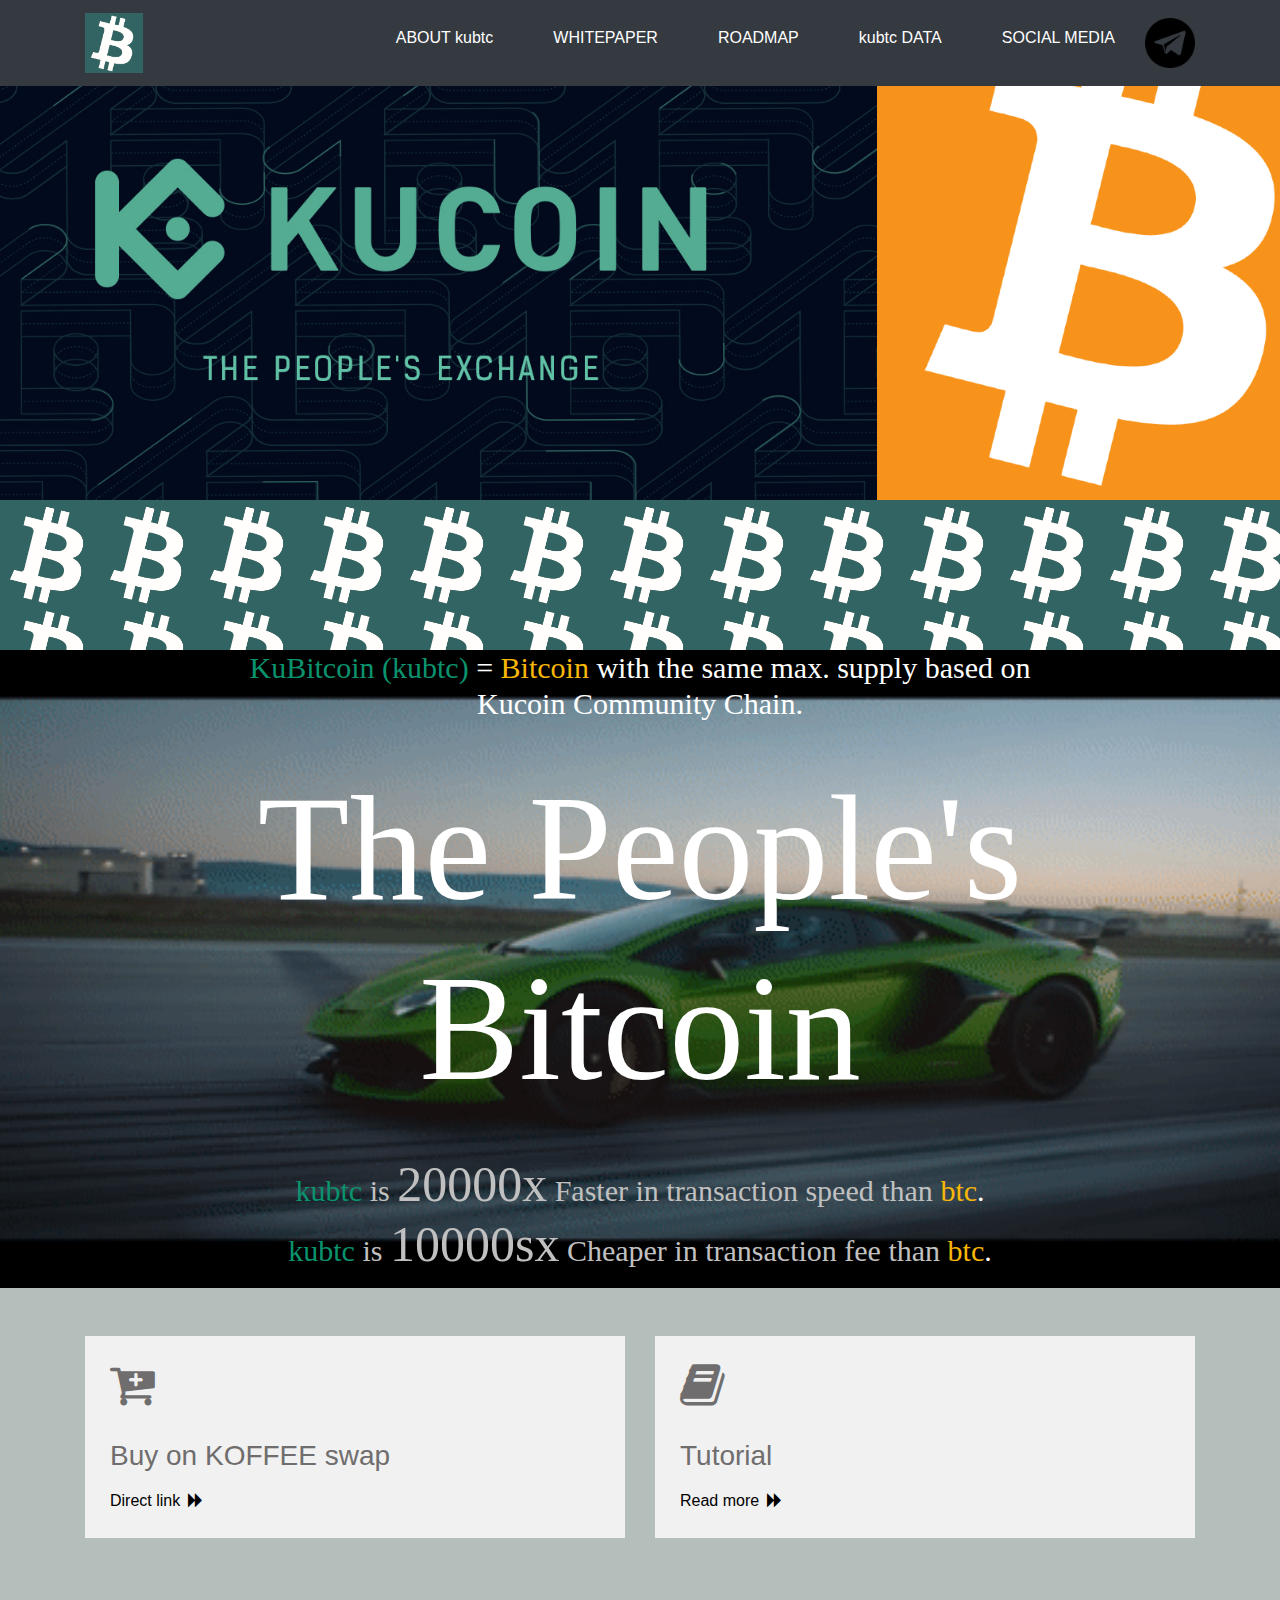
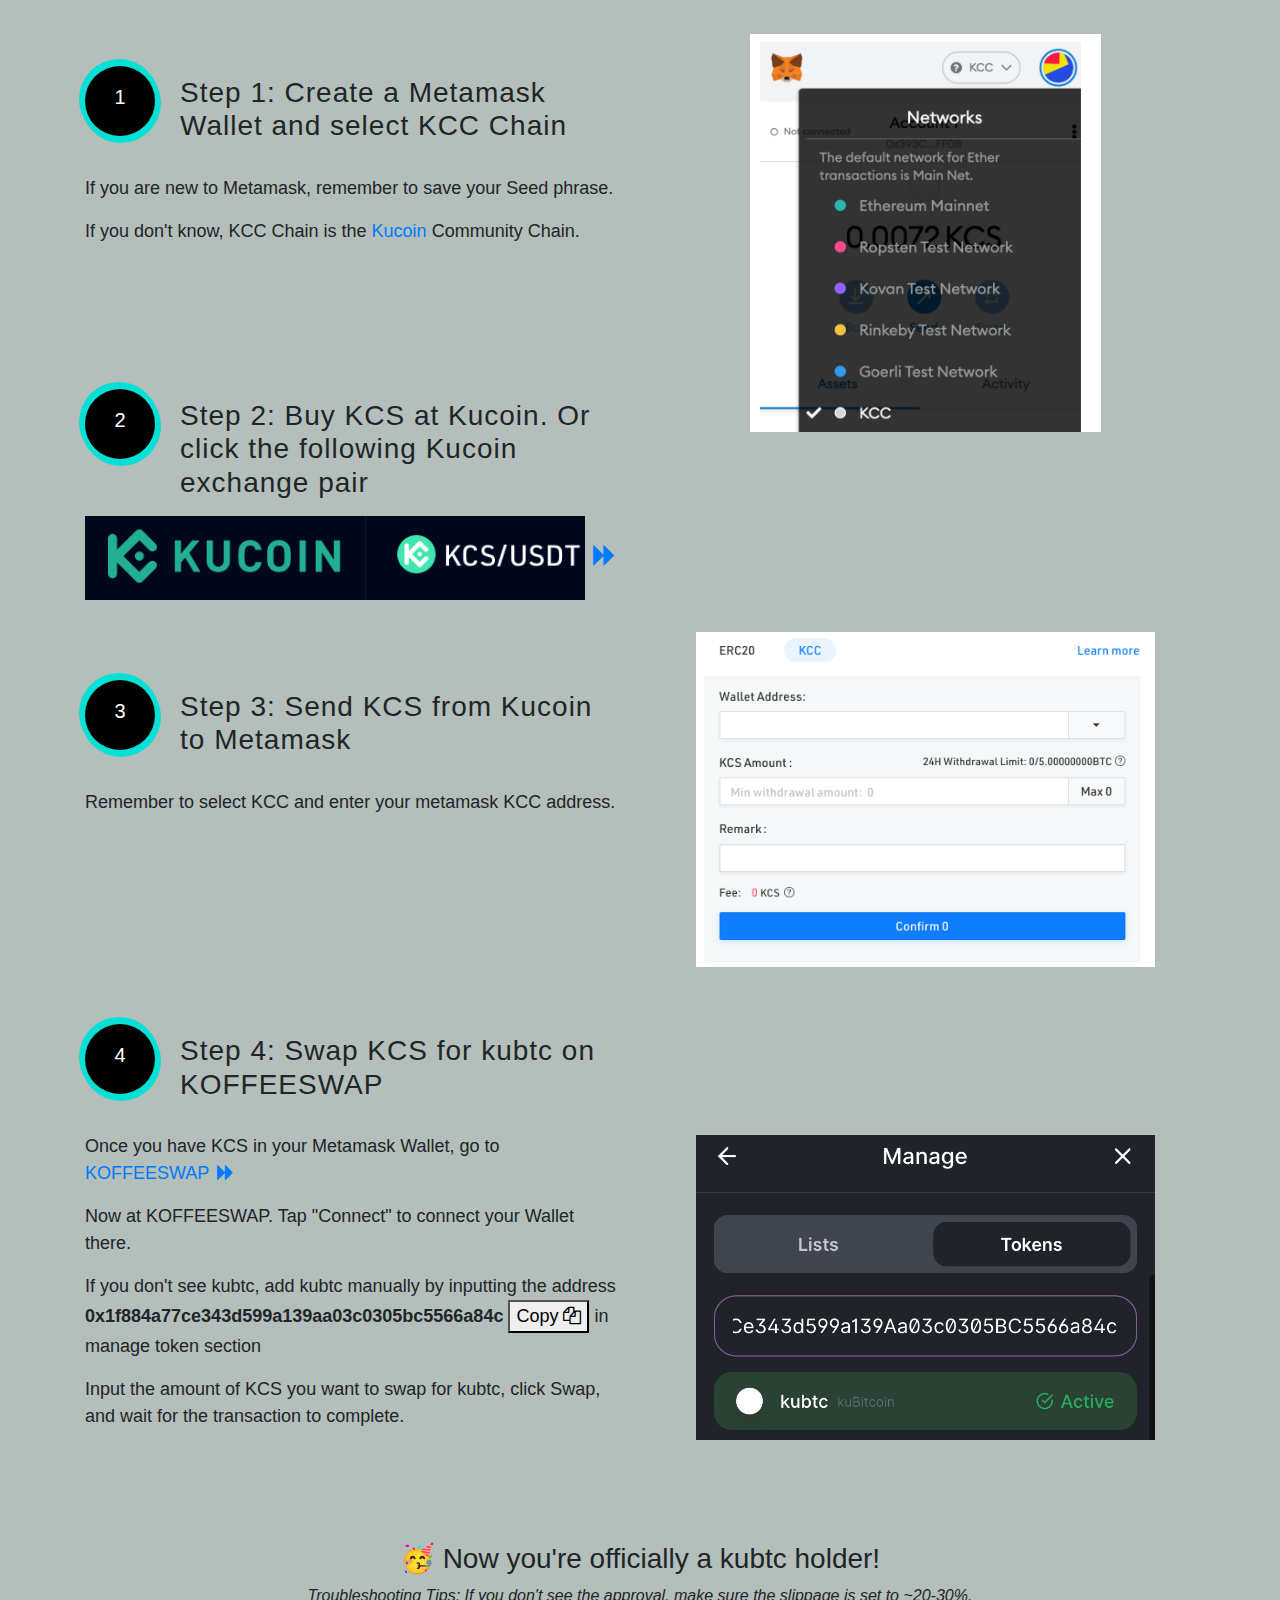
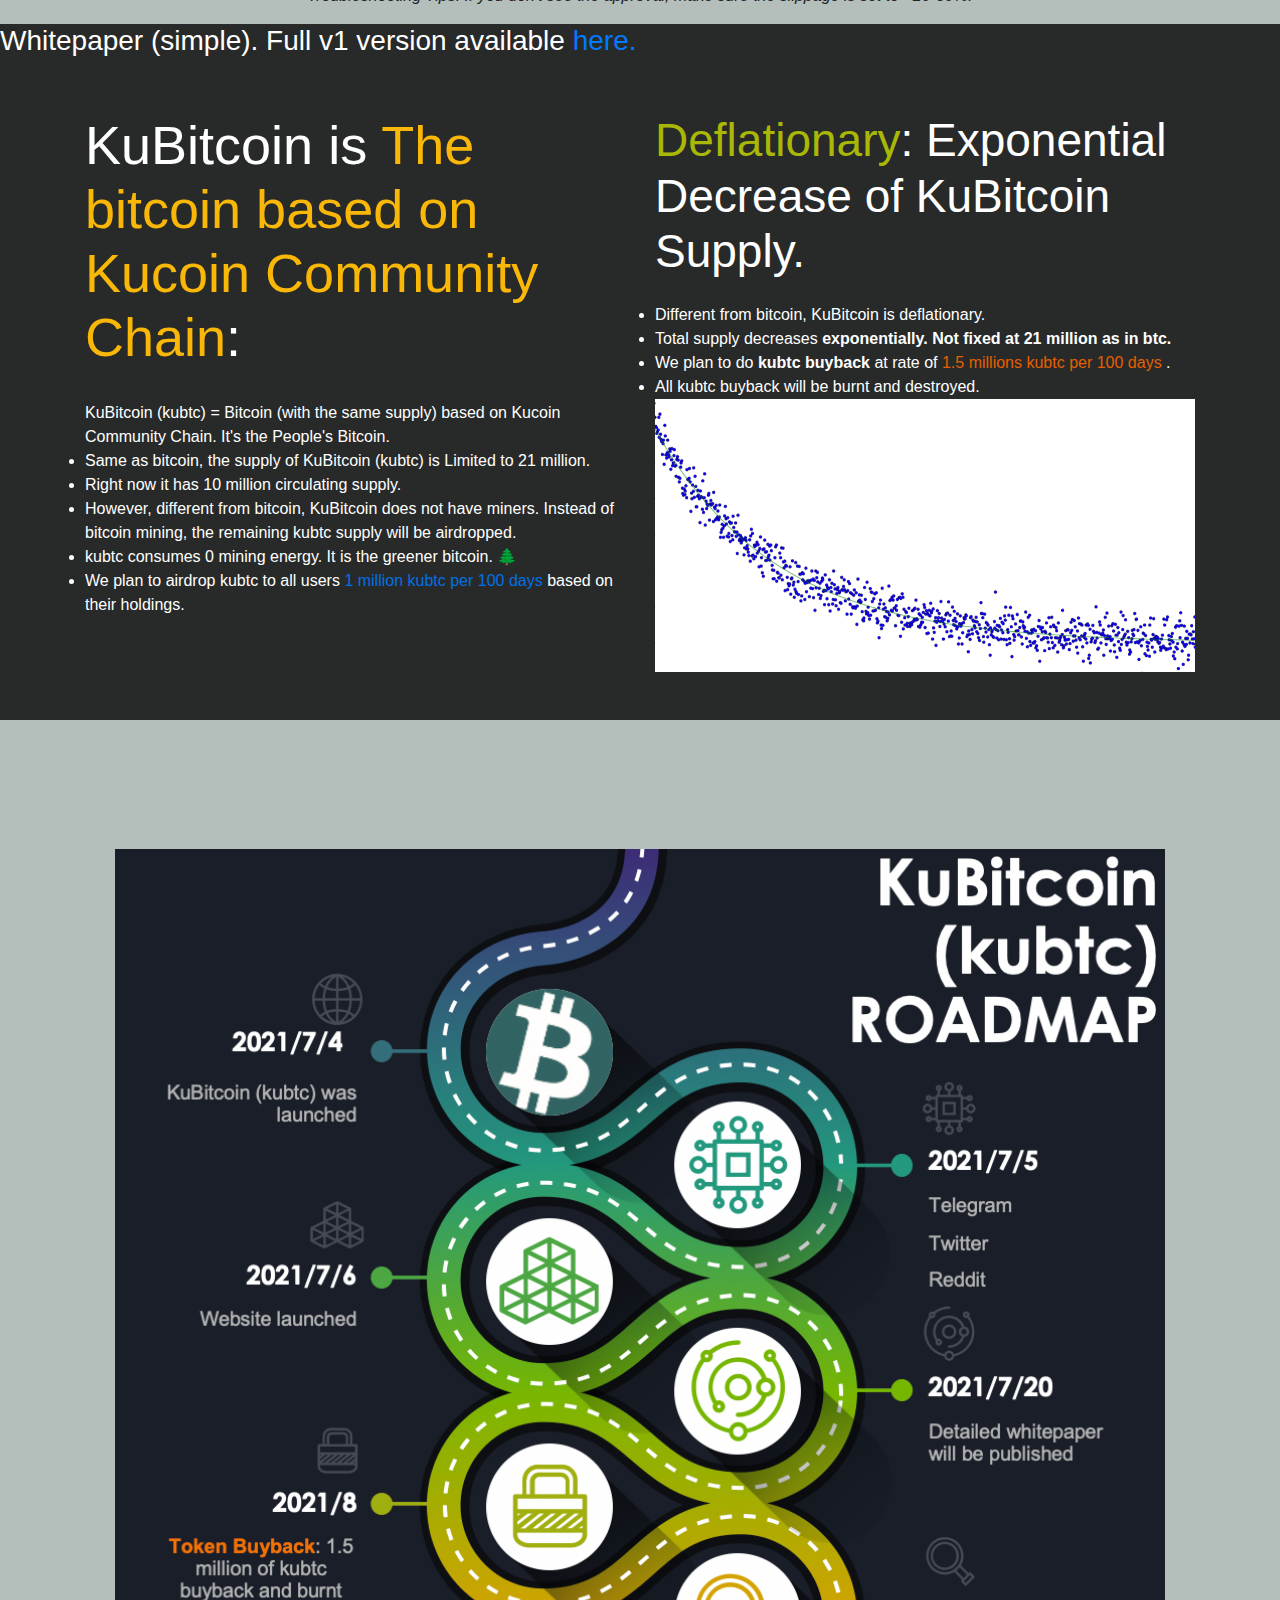
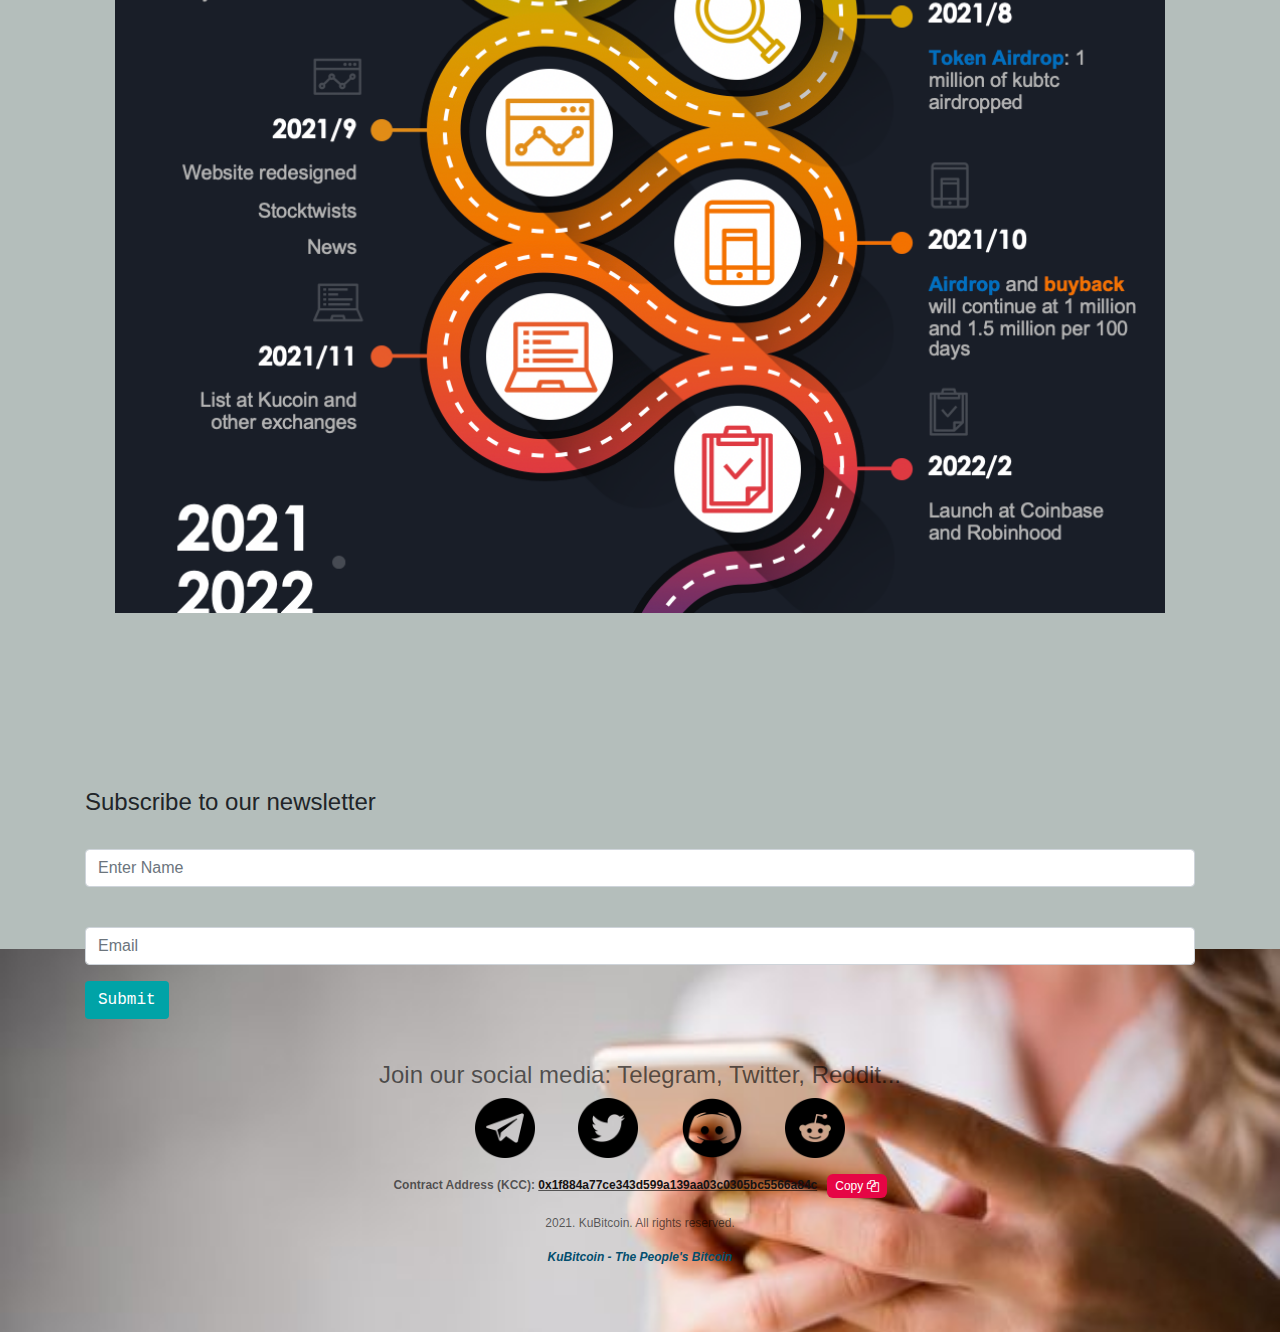
==== index.html @ e78efc1a "31st" ====
<!doctype html>
<html lang="en">
<head>
	<!-- Required meta tags -->
	<meta charset="utf-8">
	<!-- <meta name="viewport" content="width=device-width, initial-scale=1, shrink-to-fit=no"> -->

	<!-- Bootstrap CSS -->
	<link href="https://fonts.googleapis.com/css?family=Open+Sans|Source+Sans+Pro" rel="stylesheet">
	<link rel="stylesheet" href="https://maxcdn.bootstrapcdn.com/font-awesome/4.7.0/css/font-awesome.min.css">
	<link rel="stylesheet" href="css/owl.theme.default.css" />
	<link rel="stylesheet" href="css/owl.carousel.min.css">
	<link rel="stylesheet" href="css/owl.carousel.css">
	<link rel="stylesheet" href="css/owlcarousel/owl.theme.default.min.css">
	<link rel="stylesheet" href="https://maxcdn.bootstrapcdn.com/bootstrap/4.0.0/css/bootstrap.min.css" integrity="sha384-Gn5384xqQ1aoWXA+058RXPxPg6fy4IWvTNh0E263XmFcJlSAwiGgFAW/dAiS6JXm" crossorigin="anonymous">
	<link rel="stylesheet" href="style.css"/>
	<link rel="icon" href="image/favicon-32x32.png">
	<meta charset="UTF-8">
	<title>KuBitcoin (kubtc), the people's bitcoin</title>
</head>

<style>
	#qrcode {
        width: 65%;
        height: auto;
    }
    #trustwalletimage {
        width: 80%;
        height: auto;
    }
    #pancakeimage1 {
        width: 85%;
        height: auto;
    }
     #pancakeimage2 {
        width: 85%;
        height: auto;
    }
</style>

<body style="background-color:#B4bebb">
	<div class="home pb-5">
		<nav class=" navbar custom-navbar navbar-expand-lg navbar-dark bg-dark fixed-top">
			<div class="container">
				<a class="navbar-brand" href="https://koffeeswap.exchange/#/pro/KCS/0x1f884a77ce343d599a139aa03c0305bc5566a84c" target="_blank">
					<img src="image/162553794356078316.png" class="brand-logo">
				</a>
				<button class="navbar-toggler" type="button" data-toggle="collapse" data-target="#navbarSupportedContent" aria-controls="navbarSupportedContent" aria-expanded="false" aria-label="Toggle navigation">
					<span class="navbar-toggler-icon"></span>
				</button>

				<div class="collapse navbar-collapse" id="navbarSupportedContent">
					<ul class="navbar-nav ml-auto ">
						<li class="nav-item dropdown Open">
							<a class="nav-link dropdown-toggle" href="#" id="navbarDropdown" role="button" data-toggle="dropdown" aria-haspopup="true" aria-expanded="false">
								<span style="color: #fff">ABOUT kubtc</span>
							</a>
							<div class="dropdown-menu" aria-labelledby="navbarDropdown">
								<a class="dropdown-item" href="#philo">Why kubtc?</a>
<!-- 								<a class="dropdown-item" href="#">SERVICES
									<ul class="dropdown-menu">
										<li class="dropdown-item">
											<a class="dropdown-item" href="#">SERVICE 1</a>
											<a class="dropdown-item" href="#">SERVICE 2</a>
										</li>
									</ul>
								</a> -->
<!-- 								<a class="dropdown-item" href="#">HISTORY</a>
								<a class="dropdown-item" href="#">EVENT</a>
								<a class="dropdown-item" href="#">CUSTOMER SUPPORT</a>
								<a class="dropdown-item" href="#">CLIENTS</a> -->
								<!-- <a class="dropdown-item" href="#team">Team</a> -->
<!-- 								<a class="dropdown-item" href="#">PRICING</a>
								<a class="dropdown-item" href="#">FAQ</a>
								<a class="dropdown-item" href="#">COMING SOON</a>
								<a class="dropdown-item" href="#">ERROR</a>
								<a class="dropdown-item" href="#">BREADCRUMB</a>
								<a class="dropdown-item" href="#">VIDEO</a> -->
							</div>
						</li>
						<li class="nav-item dropdown Open">
							<a class="nav-link dropdown-toggle" target="_blank" href="whitepaperv1.pdf">
								<span style="color: #fff">WHITEPAPER</span>
							</a>
<!-- 							<div class="dropdown-menu" aria-labelledby="navbarDropdown">
								<a class="dropdown-item" href="https://poocoin.app/">MARKET DATA</a>
								<a class="dropdown-item" href="#">WALLET</a>
								<a class="dropdown-item" href="#">BUY & SELL</a>
								<a class="dropdown-item" href="#">EXCHANGE</a>
							</div> -->

						</li>
						<li class="nav-item dropdown Open">
							<a class="nav-link dropdown-toggle" target="_blank" href="roadmap.html" >
								<span style="color: #fff">ROADMAP</span>
							</a>
<!-- 							<div class="dropdown-menu" aria-labelledby="navbarDropdown">
								<a class="dropdown-item" href="https://poocoin.app/">MARKET DATA</a>
								<a class="dropdown-item" href="#">WALLET</a>
								<a class="dropdown-item" href="#">BUY & SELL</a>
								<a class="dropdown-item" href="#">EXCHANGE</a>
							</div> -->

						</li>
						<li class="nav-item dropdown Open">
							<a class="nav-link dropdown-toggle" href="#" id="navbarDropdown" role="button" data-toggle="dropdown" aria-haspopup="true" aria-expanded="false">
								<span style="color: #fff">kubtc DATA</span>
							</a>
							<div class="dropdown-menu" aria-labelledby="navbarDropdown">
								<a class="dropdown-item" href="https://explorer.kcc.io/en/address/0x1f884a77ce343d599a139aa03c0305bc5566a84c">KCC Explorer</a>
								<a class="dropdown-item" href="https://koffeeswap.exchange/#/pro/KCS/0x1f884a77ce343d599a139aa03c0305bc5566a84c">Buy on KOFFEE swap</a>
								<!-- <a class="dropdown-item" href="#">BUY & SELL</a> -->

							</div>

						</li>
<!-- 						<li class="nav-item dropdown Open">
							<a class="nav-link dropdown-toggle" href="#" id="navbarDropdown" role="button" data-toggle="dropdown" aria-haspopup="true" aria-expanded="false">
								BLOG
							</a>
							<div class="dropdown-menu" aria-labelledby="navbarDropdown">
								<a class="dropdown-item" href="#">2 COLUMNS</a>
								<a class="dropdown-item" href="#">3 COLUMNS</a>
								<a class="dropdown-item" href="#">FULL WIDTH</a>
								<a class="dropdown-item" href="#">LEFT SIDEBAR</a>
								<a class="dropdown-item" href="#">RIGHT SIDEBAR</a>
								<a class="dropdown-item" href="#">SINGLE PAGE</a>
								<a class="dropdown-item" href="#">SINGLE RIGHT SIDEBAR</a>
								<a class="dropdown-item" href="#">SINGLE LEFT SIDEBAR</a>
							</div>
						</li> -->
						<li class="nav-item dropdown Open">
							<a class="nav-link dropdown-toggle" href="#socialmedia" >
								<span style="color: #fff">SOCIAL MEDIA</span>
							</a>
<!-- 							<div class="dropdown-menu" aria-labelledby="navbarDropdown">
								<a class="dropdown-item" href="#">Merch: Comming Soon</a>
								<a class="dropdown-item" href="#">SHOP 2 COLUMNS</a>
								<a class="dropdown-item" href="#">SHOP SINGLE</a>
								<a class="dropdown-item" href="#">SHOP CART</a>
								<a class="dropdown-item" href="#">CHECK OUT</a>
							</div> -->
						</li>

						<li class="nav-item dropdown Open">
						<a target="_blank" href="https://t.me/kubtc_community"><img src="image/telegram.png" width="50"></a>
<!-- 							<div class="dropdown-menu" aria-labelledby="navbarDropdown">
								<a class="dropdown-item" href="https://poocoin.app/">MARKET DATA</a>
								<a class="dropdown-item" href="#">WALLET</a>
								<a class="dropdown-item" href="#">BUY & SELL</a>
								<a class="dropdown-item" href="#">EXCHANGE</a>
							</div> -->

						</li>
<!-- 						<li class="nav-item dropdown Optional">
							<a class="nav-link dropdown-toggle" href="#" id="navbarDropdown" role="button" data-toggle="dropdown" aria-haspopup="true" aria-expanded="false">
								CONTACT
							</a>
							<div class="dropdown-menu" aria-labelledby="navbarDropdown">
								<a class="dropdown-item" href="#">CONTACT US 1</a>
							</div>
						</li> -->
<!-- 						<li class="nav-item">
							<a class="nav-link" href="#CONTACT">
								<i class="fa fa-search"></i>
							</a>
						</li> -->
					</ul>
				</div>
			</div>
		</nav>
<!-- 		<div class="home-content text-center container pb-5">
			<h1>BE READY TO FLY WITH <br> <span style="color: #0a72b3">FUGAZI (FUG)</span></h1>
			<!-- <a href="#">VIEW MORE</a> -->
		</div>
	</div>

<!-- 
	<section-3>
	<div class="section-1 text-center pb-5 pt-5 container">
	<audio controls autoplay loop>
	<source src="image/fugazifugazi_trimmed.ogg" type="audio/ogg">
	<source src="image/fugazifugazi_trimmed.mp3" type="audio/mpeg">
	Your browser does not support the audio element.
	</audio>
	<p><b><span style="color: #81c3b7">The market is a Fugayzi, fugazi. It's a whazy. It's a woozie. It's fairy dust. So why don't buy the fugazi itself?</span></b></p>
	</div>
	</section-3> -->


	<div id="philo" class="section-7 text-center">
<!-- 		<div class="sec7-overlay">
			<div class="section-7-content pt-5 pb-5 container text-center" >
				<img src="image/need-help.png">
			<audio controls autoplay loop>
			<source src="image/fugazifugazi_trimmed.ogg" type="audio/ogg">
			<source src="image/fugazifugazi_trimmed.mp3" type="audio/mpeg">
			Your browser does not support the audio element.
			</audio> -->
			


<!-- 			</div>
		</div> -->
	</div>
	<div class="section-188 text-center">
<!-- <p><h3><b><span style="color: #003300">KuBitcoin = Bitcoin (with the same supply) based on Kucoin Community Chain. <br> The People's Bitcoin. </br>
</span></b></h3></p> -->
<p><h3>  <span style="color: #0A936D">KuBitcoin (kubtc) </span>= <span style="color: #f9b707">Bitcoin </span> with the same max. supply based on <br> Kucoin Community Chain. </br><br> <h8>The People's <br> Bitcoin </br></h8></br>
<ul class="no-bullets">
	<li> <span style="color: #0A936D">kubtc </span> <span style="color: #C0C0C0">is </span><h9>20000x</h9> <span style="color: #C0C0C0">Faster in transaction speed than </span><span style="color: #f9b707">btc</span>. </li>
	<li> <span style="color: #0A936D">kubtc </span> <span style="color: #C0C0C0"> is </span> <h9>10000sx</h9> <span style="color: #C0C0C0">Cheaper in transaction fee than </span><span style="color: #f9b707">btc</span>.</li>
</ul>
</h3></p>
	</div>
<!-- 	<div class="section-1 text-center pb-5 pt-5 container">
		<h3 class="pb-3 section-1-title">3 Easy Steps to Get Started</h3>
		<iframe width="420" height="315"
		src="https://www.youtube.com/embed/HoKtMABacxY?autoplay=1">
		</iframe>
		<p>Here is 3 Easy Steps to Busy & Sell Fugazi (FUG) token.</p>
	</div>
 -->

	<div class="container">
		<div class="row pb-5 pt-5 section-2">
<!-- 			<div class="col-lg-4 col-12 pb-3">
				<div class="section-2-content">
					<div class="section2-overlay">
						<i class="fa fa-3x fa-edit section-2-icon"></i>
						<h5>Fill Up Your Form</h5>
						<p>Lorem Ipsum has been the industry's standard dummy text ever since the 1500s, when an unknown printer took a galley. Lorem Ipsum has been the industry's standard dummy text ever since the 1500s.</p>
						<a href="">Read more<i class="fa fa-forward pl-2"></i></a>
					</div>
				</div>
			</div> -->
			<div class="col-lg-4 col-12">
				<div class="section-2-content">
					<div class="section2-overlay">
						<i class="fa fa-3x fa-cart-plus section-2-icon"></i>
						<h5>Buy on KOFFEE swap</h5>
						<p></p>
						<a href="https://koffeeswap.exchange/#/pro/KCS/0x1f884a77ce343d599a139aa03c0305bc5566a84c" target="_blank">Direct link<i class="fa fa-forward pl-2"></i></i></a>
					</div>
				</div>
			</div>
			<div class="col-lg-4 col-12">
				<div class="section-2-content">
					<div class="section2-overlay">
						<i class="fa fa-3x fa-book section-2-icon"></i>
						<h5>Tutorial</h5>
						<p></p>
						<a href="#tutorial">Read more<i class="fa fa-forward pl-2"></i></i></a>
					</div>
				</div>
			</div>
		</div>
	</div>

   
	<section id="tutorial" class="create-a-wallet-sec sec-space" data-aos="fade-down">
		<div class="container">
		<div class="row">
			<div class="col-md-6">
			<div class="wallet-title step-1">
				<h5>1</h5>
				<h4> <p style="font-size:28px;">Step 1: Create a Metamask Wallet and select KCC Chain </p></h4>
				<p style="font-size:18px;">If you are new to Metamask, remember to save your Seed phrase.</p>
				<p style="font-size:18px;">If you don't know, KCC Chain is the <a href="https://www.kucoin.com/ucenter/signup?rcode=7JR3bJ" target="_blank">Kucoin</a> Community Chain.</p>
			</div>
			<div class="wallet-title step-2">
  				<h5>2</h5>
  				<h4> <p style="font-size:28px;">Step 2: Buy KCS at Kucoin. Or click the following Kucoin exchange pair </p><a href="https://trade.kucoin.com/KCS-USDT" target="_blank"><img id="trustwalletimage" src="image/ak4.png" alt="" class="img-fluid" style="width:500px;"><i class="fa fa-forward pl-2"></i></i></a> </h4>
  				
  			</div>
  			</div>

			<div class="col-md-6" align="center">
			<br/><br/>
			<img id="qrcode" src="image/ak1-3.png" alt="" class="img-fluid">
			</div>
			</div>
			
			
			
			<div class="row">
			<div class="col-md-6">
			<div class="wallet-title step-3"> 			
  			<br></br>
				<h5>3</h5>
				<h4> <p style="font-size:28px;">Step 3: Send KCS from Kucoin to Metamask </p></h4>
        <p style="font-size:18px;">Remember to select KCC and enter your metamask KCC address.</p>
        				    <br/><br/>
				    <br/><br/>
				    				    <br/><br/>
				    <br/><br/>
			</div>
				
			<div class="wallet-title step-4">
				<h5>4</h5>
				<h4> <p style="font-size:28px;">Step 4: Swap KCS for kubtc on KOFFEESWAP </p></h4>
				<p style="font-size:18px;"> Once you have KCS in your Metamask  Wallet, go to <a href="https://koffeeswap.exchange/#/pro/KCS/0x1f884a77ce343d599a139aa03c0305bc5566a84c" target="_blank">KOFFEESWAP<i class="fa fa-forward pl-2"></i></i></a></p>
					<p style="font-size:18px;">Now at KOFFEESWAP. Tap "Connect" to connect your  Wallet there.</p>
					<p style="font-size:18px;">If you don't see kubtc, add kubtc manually by inputting the address <b>0x1f884a77ce343d599a139aa03c0305bc5566a84c</b> <button type="button" onclick="copyClip($('#copy-target').get());">Copy <i class="fa fa-copy"></i></button>
					in manage token section</p>
					<p style="font-size:18px;">Input the amount of KCS you want to swap for kubtc, click Swap, and wait for the transaction to complete. </p>
		 <!--  <h7><span class="hold">Now you're officially a kubtc holder!</span></h7> -->
					</div>
<!--           <h6>Troubleshooting Tips</h6>
          <p>If you don't see the approval, make sure the slippage is set to ~20-30%.</p> -->
			
			</div>

			<div class="col-md-6" align="center">

			<img id="pancakeimage1" src="image/ak2.png" alt="" class="img-fluid">
			<br/><br/>
			<br></br>
			<br></br>
			<br></br>
			<img id="pancakeimage2" src="image/ak3.png" alt="" class="img-fluid">
			</div>

<!-- 			<div class="col-md-6" align="center">
			<img src="image/wallet-img2.png" alt="" class="img-fluid">
			</div> -->
			
			</div>
		
		
		</div>
        
    </section>
    <div class="section-18 text-center">
    	<br></br>
    	<br></br>
    <h3><span class="hold"> &#129395; Now you're officially a kubtc holder!</span></h3>
          <p> <i>Troubleshooting Tips: If you don't see the approval, make sure the slippage is set to ~20-30%. </i></p>
      </div>
    
</div>	  



    
    
    
    <!-- jQuery (necessary for Bootstrap's JavaScript plugins) -->
    <script src="https://ajax.googleapis.com/ajax/libs/jquery/1.12.4/jquery.min.js"></script>
    <!-- Include all compiled plugins (below), or include individual files as needed -->
    <script src="js/bootstrap.min.js"></script>
    <script src="js/aos.js"></script>
    <script src="owl-carousel/owl.carousel.min.js"></script>

    <script>
      AOS.init({
        easing: 'ease-out-back'
      });

      $(document).ready(function() {

        $(".testimonial-slide").owlCarousel({
       
          autoPlay: 15000, // Set AutoPlay to 3 seconds
       
          items : 3,
          itemsDesktop : [1199,3],
          itemsDesktopSmall : [979,2],
          itemsMobile : [768,1],
          navigation : false,
          pagination :true
       
        });
      });

      function copyClip(element) {
        var temp = $("<input>");
        $("body").append(temp);
        temp.val($(element).text()).select();
        document.execCommand("copy");
        // $(".copied_message").css({"display": "flex"});
        // $(".copied_message").delay(1000).fadeOut();
        temp.remove();
      }
    </script>



	<div id="whitepaper"  class="section-9">
		<div class="sec9-overlay">
			<h3 >Whitepaper (simple). Full v1 version available <a href="image/whitepaperv1.pdf" target="_blank"> here. </a></h3>
			<div class="container">
				<div class="row pb-5 pt-5">
					<div class="col-lg-6 col-12 section-9-left">
						<h3 class="pb-4">KuBitcoin is<span style="color: #f9b707"> The bitcoin based on Kucoin Community Chain</span>:
						</h3>
						KuBitcoin (kubtc) = Bitcoin (with the same supply) based on Kucoin Community Chain. It's the People's Bitcoin.
					
							<li>Same as bitcoin, the supply of KuBitcoin (kubtc) is Limited to 21 million.</li>
							<li>Right now it has 10 million circulating supply.</li>
							<li>However, different from bitcoin, KuBitcoin does not have miners. Instead of bitcoin mining, the remaining kubtc supply will be airdropped. </li>
							<li>kubtc consumes 0 mining energy. It is the greener bitcoin. &#x1F332;</li>
							<li>We plan to airdrop kubtc to all users <span style="color: #0170E6">1 million kubtc per 100 days </span>based on their holdings.</li>
<!-- 							 <li>which gets redistributed to all other holders, including the inaccessible burn wallet which collects a large portion of it. Initially, 200 trillion</li>
							<li>Dummy text of the printing and typesetting industry.</li> -->
						

					</div>
					<div class="col-lg-6 col-12 section-9-right">
						<h3 style="font-size: 46px" class="pb-3"><span style="color: #a9b707">Deflationary</span>: Exponential Decrease of KuBitcoin Supply.</h3>
						<li> Different from bitcoin, KuBitcoin is deflationary. </li>
						<li>Total supply decreases <b>exponentially. Not fixed at 21 million as in btc.</b> </li>
						<li>We plan to do <b> kubtc buyback </b> at rate of <span style="color: #E65F01"> 1.5 millions kubtc per 100 days </span>.</b> </li>
						<li>All kubtc buyback will be burnt and destroyed.</b> </li>
						<img src="image/deflationary.png" alt="" class="img-fluid">
<!-- 						<p class="pb-4">Here is 3 Easy Steps to Busy & Sell Bitcoin. Lorem Ipsum has been the industry's standard dummy text ever since the 1500s, when an unknown.</p> -->
<!-- 						<div class="row pt-2">

							<div class="col-6">
								<div class="stat-item">
									
									<div class="row justify-content-start">
										<div class="col-lg-auto col-12">
											<i class="fa fa-3x fa-fw fa-folder-open section-9-right-icon"></i>
										</div>
										<div class="col-lg col-12">
											<h4 class="section-9-right-h4">1540</h4>
											<h4 class="section-9-item-subtitle">PROJECT</h4>
										</div>
									</div>
								</div>
								
								<div class="stat-item">
									
									<div class="row justify-content-start">
										<div class="col-lg-auto col-12">
											<i class="fa fa-3x fa-fw fa-user section-9-right-icon"></i>
										</div>
										<div class="col-lg col-12">
											<h4 class="section-9-right-h4">8120</h4>
											<h4 class="section-9-item-subtitle">CLIENTS</h4>
										</div>
									</div>
								</div>
							</div> -->
<!-- 							<div class="col-6">
								<div class="stat-item">
									
									<div class="row justify-content-start">
										<div class="col-lg-auto col-12">
											<i class="fa fa-3x fa-fw fa-book section-9-right-icon"></i>
										</div>
										<div class="col-lg col-12">
											<h4 class="section-9-right-h4">2530</h4>
											<h4 class="section-9-item-subtitle">AWARDS</h4>
										</div>
									</div>
								</div>
								
								<div class="stat-item">
									
									<div class="row justify-content-start">
										<div class="col-lg-auto col-12">
											<i class="fa fa-3x fa-fw fa-star section-9-right-icon pr-2"></i>
										</div>
										<div class="col-lg col-12">
											<h4 class="section-9-right-h4">1620</h4>
											<h4 class="section-9-item-subtitle">RATES</h4>
										</div>
									</div>
								</div>
							</div> -->

						</div>
					</div>
				</div>
			</div>
		</div>
	</div>
<div id="roadmap" class = "section-17">



</div>



<!-- 	<div class="section-1 text-center pb-5 pt-5 container">
		<h3 class="pb-3 section-1-title">Our Team</h3>
	</div>


	<div class="container section-8" id="team">
		<div class="row pb-5">
			<div class="col-lg-3 col-6 pb-3">
				<div class="img-container">
				<img src="image/fake1.png" class="img-fluid investor-img">
			</div>
				<div class="text-center">
					<a href="#" class="section-8-name">Rinks C</a>
					<h6>CEO, FUGAZI</h6>
				</div>
			</div>
			<div class="col-lg-3 col-6 pb-3">
				<div class="img-container">
				<img src="image/fake2.png" class="img-fluid investor-img">
			</div>
				<div class="text-center">
					<a href="#" class="section-8-name">Jd S</a>
					<h6>Developer, FUGAZI</h6>
				</div>
			</div>
			<div class="col-lg-3 col-6 pb-3">
				<div class="img-container">
				<img src="image/fake3.png" class="img-fluid investor-img">
			</div>
				<div class="text-center">
					<a href="#" class="section-8-name">Haris M</a>
					<h6>CFO, FUGAZI</h6>
				</div>
			</div>
			<div class="col-lg-3 col-6">
				<div class="img-container">
				<img src="image/fake4.png" class="img-fluid investor-img">
			</div>
				<div class="text-center">
					<a href="#" class="section-8-name">Nikki J</a>
					<h6>Marketing, FUGAZI</h6>
				</div>
			</div>
		</div>
	</div> -->


	<div class="container section-8">
		<h4 class="mt-5">Subscribe to our newsletter</h4>
		<form class="form-callback">
			<div class="form-row">
				<div class="form-group no-border-radius">
					<label for="inputEmail4"></label>
					<input type="email" class="form-control" id="inputEmail4"  placeholder="Enter Name">
				</div>
			</div>
			<div class="form-row">
				<div class="form-group no-border-radius">
					<label for="inputCity"></label>
					<input type="text" class="form-control" id="inputCity" placeholder="Email">
				</div>
			</div>
<!-- 			<div class="form-row">
				<div class="form-group no-border-radius">
					<label for="inputCity"></label>
					<input type="text" class="form-control" id="inputCity" placeholder="Comments">
				</div>
			</div> -->
<!-- 			<div class="mt-3">
				<button id="myBtn" type="submit" class="btn section-11-button">Submit</button>

			</div> -->


		</form>

<pre class="tab"><button id="myBtn" type="submit" class="btn section-11-button">Submit</button></pre>
<div id="myModal" class="modal">

  <!-- Modal content -->
  <div class="modal-content">
    <div class="modal-header">
      <span class="close">&times;</span>
<!--       <h2>Modal Header</h2> -->
    </div>
    <div class="modal-body">
      <p>Thank You!</p>
    </div>
<!--     <div class="modal-footer">
      <h3>Modal Footer</h3>
    </div> -->
  </div>

</div>


	</div>



	 <footer>
	     <div class="footer-main">

	         <div id="socialmedia" class="container">
	             <div class="row">
	                 <div class="col-md-12">
	                     <!-- <a href="#"><img src="images/footer-logo.png" class="img-fluid"></a> -->

	                     <div class="footer-social">
	                     	<h4 class="mt-5">Join our social media: Telegram, Twitter, Reddit...</h4>
	                        <ul>
	                           <li><a target="_blank" href="https://t.me/kubtc_community"><img src="image/telegram.png" /></a></li>
	                           <li><a target="_blank" href="https://twitter.com/ku_bitcoin"><img src="image/twitter.png" /></a></li>
	                           <li><a target="_blank" href="https://discord.com/channels/861905643072913409/861905643525767189"><img src="image/discord.png" /></a></li>
<!-- 	                           <li><a target="_blank" href="https://tiktok.com/@Fugazitoken"><img src="images/tiktok.png" /></a></li> -->
	                           <li><a target="_blank" href="https://reddit.com/r/kubtc"><img src="image/reddit.png" /></a></li>
	                        </ul>
	                     </div>

	                     <p><strong>Contract Address (KCC): <u><a id="copy-target" class="p2" href="https://bscscan.com/token/0xfC82Cb5985a7AdbEb9BAB440A7B73676c98a1673" target="_blank">0x1f884a77ce343d599a139aa03c0305bc5566a84c</a></u></strong><button type="submit" onclick="copyClip($('#copy-target').get());">Copy <i class="fa fa-copy"></i></button></p>

	                     <p>2021. KuBitcoin. All rights reserved.</p>
	                     <p><i><span style="color: #034e6e"> <b> KuBitcoin - The People's Bitcoin</span> </b></i></p>
	                 </div>
	             </div>
	         </div>
	     </div>
	 </footer>


	<!-- <div class="section-11">
		<div class="section-11-overlay">
			<div class="container">
				<div class="row">
					<div class="col-lg-3 col-md-6 col-12 mt-5">
						<img src="image/brand-logo.png" class="img-fluid pb-4 section-11-img">
						<p>Lorem Ipsum is simply dummy text of the printing and typesetting industry. Lorem Ipsum has been the industry's standard dummy text ever since the 1500s. Lorem Ipsum has been the industry's standard dummy text ever since the 1500s.</p>
					</div>
					<div class="col-lg-3 col-md-6 col-12 mt-5">
						<h4 class="pb-3">Menu</h4>
						<ul class="custom-menu">
							<li><a href="#">Home</a></li>
							<li><a href="#">About Us</a></li>
							<li><a href="#">Faqs</a></li>
							<li><a href="#">Services</a></li>
							<li><a href="#">Contact Us</a></li>
						</ul>
					</div>
					<div class="col-lg-3 col-md-6 col-12 mt-5 clearfix">
						<h4 class="pb-4">Contact FUGAZI</h4>
						<div class="pb-4">
							<i class="fa fa-2x fa-phone float-left pb-2 pr-3 mt-2 section-11-icon"></i>
							<h5>Phone</h5>
							<h6>0123456789</h6>
						</div>
						<div class="pb-4">
							<i class="fa fa-2x fa-envelope  float-left pb-2 pr-3 mt-2 section-11-icon"></i>
							<h5>Mail</h5>
							<h6>mail@coinx.com</h6>
						</div>
						<div class="pb-5">
							<i class="fa fa-3x fa-map-marker  float-left pb-3 pr-3 mt-2 section-11-icon"></i>
							<h5>Adress</h5>
							<h6>1234 North Luke Lane, South Bend,IN 360001</h6>
						</div>
					</div>
					<div class="col-lg-3 col-md-6 col-12 custom-form pb-4">
						<h4 class="mt-5">Request a Call Back</h4>
						<form class="form-callback">
							<div class="form-row">
								<div class="form-group no-border-radius">
									<label for="inputEmail4"></label>
									<input type="email" class="form-control" id="inputEmail4"  placeholder="Enter Name">
								</div>
							</div>
							<div class="form-row">
								<div class="form-group no-border-radius">
									<label for="inputCity"></label>
									<input type="text" class="form-control" id="inputCity" placeholder="Phone Number">
								</div>
							</div>
							<div class="form-row">
								<div class="form-group no-border-radius">
									<label for="inputCity"></label>
									<input type="text" class="form-control" id="inputCity" placeholder="Subject">
								</div>
							</div>
							<div class="mt-3">
								<button type="submit" class="btn section-11-button">Submit</button>
							</div>
						</form>
					</div>
				</div>
			</div>
		</div>
	</div>
 -->



















<!-- 	<div class="container">
		<div class="row pb-5 pt-5 section-2">
			<div class="col-lg-4 col-12 pb-3">
				<div class="section-2-content">
					<div class="section2-overlay">
						<i class="fa fa-3x fa-edit section-2-icon"></i>
						<h5>Fill Up Your Form</h5>
						<p>Lorem Ipsum has been the industry's standard dummy text ever since the 1500s, when an unknown printer took a galley. Lorem Ipsum has been the industry's standard dummy text ever since the 1500s.</p>
						<a href="">Read more<i class="fa fa-forward pl-2"></i></a>
					</div>
				</div>
			</div>
			<div class="col-lg-4 col-12 pb-3">
				<div class="section-2-content">
					<div class="section2-overlay">
						<i class="fa fa-3x fa-book section-2-icon"></i>
						<h5>Payment</h5>
						<p>Lorem Ipsum has been the industry's standard dummy text ever since the 1500s, when an unknown printer took a galley. Lorem Ipsum has been the industry's standard dummy text ever since the 1500s.</p>
						<a href="">Read more<i class="fa fa-forward pl-2"></i></i></a>
					</div>
				</div>
			</div>
			<div class="col-lg-4 col-12">
				<div class="section-2-content">
					<div class="section2-overlay">
						<i class="fa fa-3x fa-cart-plus section-2-icon"></i>
						<h5>Buy or Sell Coin</h5>
						<p>Lorem Ipsum has been the industry's standard dummy text ever since the 1500s, when an unknown printer took a galley. Lorem Ipsum has been the industry's standard dummy text ever since the 1500s.</p>
						<a href="">Read more<i class="fa fa-forward pl-2"></i></i></a>
					</div>
				</div>
			</div>
		</div>
	</div>

	<div class="section-3">
		<div class="sec3-overlay">
			<div class="container">
				<div class="row pt-5 pb-5">
					<div class="col-lg-8 col-12">
						<h2 class="pb-1">Everything <br>
							<span style="color: #05700B">You Need To Know!</span>
						</h2>
						<p>Lorem Ipsum is simply dummy text of the printing and typesetting industry. Lorem Ipsum has been the industry's standard dummy text ever since the 1500s, when an unknown printer took a galley of type and scrambled it to make a type specimen book. It has survived not only five centuries, but also the leap into electronic typesetting, remaining essentially unchanged.</p>
						<ul class="pt-2">
							<li>Simply dummy text of the Lorem Ipsum is printing and type setting.</li>
							<li>Dummy text of the printing and typesetting industry.</li>
							<li>Text of the printing and typesetting industry Lorem Ipsum has been.</li>
							<li>Ipsum has been the industry's standard dummy since the 1500s.</li>
						</ul>
					</div>
					<div class="col-lg-4 col-12">
						<div class="card-group">
						<div class="card">
							<div class="img-container">
								<img class="card-img-top" src="image/sec4c.jpg">
							</div>
							<div class="card-body">
								<p class="card-text" style="color: blue; font-size: 13px;">February 9, 2017</p>
								<p class="card-title" style="font-size: 16px;">I sink under the weight of the splendour</p>
							</div>
							<ul class="list-group list-group-flush">
								<li class="list-group-item sec7-link">
									<a href="#">Continue Reading</a>
								</li>
							</ul>
						</div>
					</div>
					</div>
				</div>
			</div>
		</div>
	</div>

	<div class="section-1 text-center pb-5 pt-5 container">
		<h3 class="pb-3 section-1-title">Bitcoin Features</h3>
		<p>Here is 3 Easy Steps to Busy & Sell Bitcoin. Lorem Ipsum has been the industry's standard dummy text ever since the 1500s, when an unknown printer took a galley of type and scrambled it to make a type specimen book.</p>
	</div>

	<div class="container pb-5 pt-5">
		<div class="row">
			<div class="col-lg-4 col-12 section-4-left-col">
				<h4 class="sec4-title">
					<a href="#">Fast Transaction</a><img src="image/01.png" class="pl-3">
				</h4>
				<p>Lorem Ipsum has been the industry's standard dummy text ever since the 1500s.
					<a href="#" class="section-4-link">[...]</a>
				</p>
				<div class="row">
					<div class="col">
						<h4 class="sec4-title">
							<a href="#">Secure and Stable</a><img src="image/02.png" class="pl-3">
						</h4>
						<p>Lorem Ipsum has been the industry's standard dummy text ever since the 1500s.
							<a href="#" class="section-4-link">[...]</a>
						</p>
					</div>
				</div>
				<div class="row">
					<div class="col">
						<h4 class="sec4-title">
							<a href="#">Coin Exchange</a><img src="image/03.png" class="pl-3">
						</h4>
						<p>Lorem Ipsum has been the industry's standard dummy text ever since the 1500s.
							<a href="#" class="section-4-link">[...]</a>
						</p>
					</div>
				</div>
			</div>
			<div class="col-lg-4 col-12">
				<img src="image/features-img1.png" class="mt-5">
			</div>
			<div class="col-lg-4 col-12">
				<h4 class="sec4-title">
					<img src="image/04.png" ><a href="#" class="pl-3">Mobile Apps</a>
				</h4>
				<p>Lorem Ipsum has been the industry's standard dummy text ever since the 1500s.
					<a href="#" class="section-4-link">[...]</a>
				</p>
				<div class="row">
					<div class="col">
						<h4 class="sec4-title">
							<img src="image/05.png"><a href="#" class="pl-3">24/7 Trading</a>
						</h4>
						<p>Lorem Ipsum has been the industry's standard dummy text ever since the 1500s.
							<a href="#" class="section-4-link">[...]</a>
						</p>
					</div>
				</div>
				<div class="row">
					<div class="col">
						<h4 class="sec4-title">
							<img src="image/06.png"><a href="#" class="pl-3">Free Consulting</a>
						</h4>
						<p>Lorem Ipsum has been the industry's standard dummy text ever since the 1500s.
							<a href="#" class="section-4-link">[...]</a>
						</p>
					</div>
				</div>
			</div>
		</div>
	</div>

	<div class="container pt-5 section-6">
		<div class="row">
			<div class="col-lg-6 col-12">
				<img class="section-6-img" src="image/man.png">
			</div>
			<div class="col-lg-6 col-12">
				<h3 cla<ss="pb-3">Why Choose Me</h3>
				<p class="pt-3">Lorem Ipsum has been the industry's standard dummy text ever since the 1500s, when an unknown printer took a galley of type and scrambled it to make a type specimen book.</p>
				<div class="clearfix pb-4 section-6-content">
					<i class="fa fa-2x fa-globe float-left section-6-icon"></i>
					<div class="pl-4">
						<h5>No Central Authority</h5>
						<p>Lorem ipsum madolor sit, consectetur adipisicing elit, eiusmod tempor sicing elit, eiusmod tempor.</p>
					</div>
				</div>
				<div class="clearfix pb-3">
					<i class="fa fa-2x fa-globe float-left section-6-icon"></i>
					<div class="pl-4">
						<h5>No Central Authority</h5>
						<p>Lorem ipsum madolor sit, consectetur adipisicing elit, eiusmod tempor sicing elit, eiusmod tempor.</p>
					</div>
				</div>
				<div class="clearfix pb-3">
					<i class="fa fa-2x fa-globe float-left section-6-icon"></i>
					<div class="pl-4">
						<h5>No Central Authority</h5>
						<p>Lorem ipsum madolor sit, consectetur adipisicing elit, eiusmod tempor sicing elit, eiusmod tempor.</p>
					</div>
				</div>


			</div>
		</div>
	</div>

	<div class="section-7 text-center">
		<div class="sec7-overlay">
			<div class="section-7-content pt-5 pb-5 container text-center" >
				<img src="image/need-help.png">
				<h3 class="pb-4">Any Query? Contact Us</h3>
				<h6><span style="color: #f9b707">0123 456 789</span>   |  Support@coinx.com</h6>
				<p>Lorem Ipsum has been the industry's standard dummy text ever since the 1500s, when an unknown printer took a galley of type and scrambled it to make a type specimen book.</p>
			</div>
		</div>
	</div>

	<div class="section-1 text-center pb-5 pt-5 container">
		<h3 class="pb-3 section-1-title">Our Investors</h3>
		<p>Here is 3 Easy Steps to Busy & Sell Bitcoin. Lorem Ipsum has been the industry's standard dummy text ever since the 1500s, when an unknown printer took a galley of type and scrambled it to make a type specimen book.</p>
	</div>

	<div class="container section-8">
		<div class="row pb-5">
			<div class="col-lg-3 col-6 pb-3">
				<div class="img-container">
				<img src="image/man1.jpg" class="img-fluid investor-img">
			</div>
				<div class="text-center">
					<a href="#" class="section-8-name">Rinks Cooper</a>
					<h6>CEO, FUGAZI</h6>
				</div>
			</div>
			<div class="col-lg-3 col-6 pb-3">
				<div class="img-container">
				<img src="image/man2.jpg" class="img-fluid investor-img">
			</div>
				<div class="text-center">
					<a href="#" class="section-8-name">Jd Scot</a>
					<h6>CEO, FUGAZI</h6>
				</div>
			</div>
			<div class="col-lg-3 col-6 pb-3">
				<div class="img-container">
				<img src="image/man3.jpg" class="img-fluid investor-img">
			</div>
				<div class="text-center">
					<a href="#" class="section-8-name">Haris Morgan</a>
					<h6>CEO, FUGAZI</h6>
				</div>
			</div>
			<div class="col-lg-3 col-6">
				<div class="img-container">
				<img src="image/man4.jpg" class="img-fluid investor-img">
			</div>
				<div class="text-center">
					<a href="#" class="section-8-name">Nik Jorden</a>
					<h6>CEO, FUGAZI</h6>
				</div>
			</div>
		</div>
	</div>

	<div class="section-9">
		<div class="sec9-overlay">
			<div class="container">
				<div class="row pb-5 pt-5">
					<div class="col-lg-6 col-12 section-9-left">
						<h3 class="pb-4">Bitcoin is<span style="color: #f9b707"> The Best Choice </span>for you if:
						</h3>
						<ul class="">
							<li>Simply dummy text of the Lorem Ipsum is printing and type setting.</li>
							<li>Dummy text of the printing and typesetting industry.</li>
							<li>Text of the printing and typesetting industry Lorem Ipsum has been.</li>
							<li>Ipsum has been the industry's standard dummy since the 1500s,</li>
							<li>Dummy text of the printing and typesetting industry.</li>
						</ul>

					</div>
					<div class="col-lg-6 col-12 section-9-right">
						<h3 style="font-size: 46px" class="pb-3">We're Fulfilled</h3>
						<p class="pb-4">Here is 3 Easy Steps to Busy & Sell Bitcoin. Lorem Ipsum has been the industry's standard dummy text ever since the 1500s, when an unknown.</p>
						<div class="row pt-2">

							<div class="col-6">
								<div class="stat-item">
									
									<div class="row justify-content-start">
										<div class="col-lg-auto col-12">
											<i class="fa fa-3x fa-fw fa-folder-open section-9-right-icon"></i>
										</div>
										<div class="col-lg col-12">
											<h4 class="section-9-right-h4">1540</h4>
											<h4 class="section-9-item-subtitle">PROJECT</h4>
										</div>
									</div>
								</div>
								
								<div class="stat-item">
									
									<div class="row justify-content-start">
										<div class="col-lg-auto col-12">
											<i class="fa fa-3x fa-fw fa-user section-9-right-icon"></i>
										</div>
										<div class="col-lg col-12">
											<h4 class="section-9-right-h4">8120</h4>
											<h4 class="section-9-item-subtitle">CLIENTS</h4>
										</div>
									</div>
								</div>
							</div>
							<div class="col-6">
								<div class="stat-item">
									
									<div class="row justify-content-start">
										<div class="col-lg-auto col-12">
											<i class="fa fa-3x fa-fw fa-book section-9-right-icon"></i>
										</div>
										<div class="col-lg col-12">
											<h4 class="section-9-right-h4">2530</h4>
											<h4 class="section-9-item-subtitle">AWARDS</h4>
										</div>
									</div>
								</div>
								
								<div class="stat-item">
									
									<div class="row justify-content-start">
										<div class="col-lg-auto col-12">
											<i class="fa fa-3x fa-fw fa-star section-9-right-icon pr-2"></i>
										</div>
										<div class="col-lg col-12">
											<h4 class="section-9-right-h4">1620</h4>
											<h4 class="section-9-item-subtitle">RATES</h4>
										</div>
									</div>
								</div>
							</div>
						</div>
					</div>
				</div>
			</div>
		</div>
	</div>

	<div class="section-10 pb-5">
		<div class="container pt-5 pb-5 text-center section-10-content">
			<img src="image/speack.png">
			<p class="pb-4 pt-3">Here is 3 Easy Steps to Busy & Sell Bitcoin. Lorem Ipsum has been the industry's standard dummy text ever since the 1500s, when an unknown printer took a galley of type and scrambled it to make a type specimen book.</p>
			<div class="carousel-container img-slider owl-carousel owl-theme img-fluid owl-nav">
				<div class="item">
					<h5>Nik Jorden</h5>
					<h6>CEO,FUGAZI</h6>
					<img src="image/01.jpg" class="section-10-img">
				</div>
				<div class="item">
					<h5>Nik Jorden</h5>
					<h6>CEO,FUGAZI</h6>
					<img src="image/02.jpg" class="section-10-img">
				</div>
				<div class="item">
					<h5>Nik Jorden</h5>
					<h6>CEO,FUGAZI</h6>
					<img src="image/03.jpg" class="section-10-img">
				</div>
			</div>
		</div>
	</div>

	<div class="bg-gray text-center pt-5">
		<div class="container">
			<h3 class="pb-3 section-1-title">Latest News</h3>
			<p>Here is 3 Easy Steps to Busy & Sell Bitcoin. Lorem Ipsum has been the industry's standard dummy text ever since the 1500s, when an unknown printer took a galley of type and scrambled it to make a type specimen book.</p>

			<div class="row pb-5 pt-4">
				<div class="col-lg-4 col-12">
					<div class="card custom-card">
						<img class="card-img-top" src="image/img1.jpg" alt="Card image cap">
						<div class="news-date">
							<i class="fa fa-1x fa-calender-alt" aria-hidden="true">12 AUG 2017</i>
						</div>
						<div class="card-body">
							<p style="color: #f9b707">Bitcoin</p>
							<a href="#" class="card-title pt-5">News Post With Image</a>
							<p class="card-text">Lorem Ipsum passages, and more recently with desktop publishing software like Aldus PageMaker including versions.</p>
							<a href="" class="card-link">Read more<i class="fa fa-forward pl-2"></i></i></a>
						</div>
					</div>
				</div>
				<div class="col-lg-4 col-12">
					<div class="card custom-card">
						<img class="card-img-top" src="image/img2.jpg" alt="Card image cap">
						<div class="news-date">
							<i class="fa fa-1x fa-calender-alt" aria-hidden="true">12 AUG 2017</i>
						</div>
						<div class="card-body">
							<p style="color: #f9b707">Exchange</p>
							<a href="#" class="card-title">News Post With Image</a>
							<p class="card-text">Lorem Ipsum passages, and more recently with desktop publishing software like Aldus PageMaker including versions.</p>
							<a href="" class="card-link">Read more<i class="fa fa-forward pl-2"></i></i></a>
						</div>
					</div>
				</div>
				<div class="col-lg-4 col-12">
					<div class="card custom-card">
						<img class="card-img-top" src="image/img3.jpg" alt="Card image cap">
						<div class="news-date">
							<i class="fa fa-1x fa-calender-alt" aria-hidden="true">12 AUG 2017</i>
						</div>
						<div class="card-body">
							<p style="color: #f9b707">Wallet</p>
							<a href="#" class="card-title">New Post With Image</a>
							<p class="card-text">Lorem Ipsum passages, and more recently with desktop publishing software like Aldus PageMaker including versions.</p>
							<a href="" class="read-more">Read more<i class="fa fa-forward pl-2"></i></i></a>
						</div>
					</div>
				</div>
			</div>
		</div>
	</div>

	<div class="section-11">
		<div class="section-11-overlay">
			<div class="container">
				<div class="row">
					<div class="col-lg-3 col-md-6 col-12 mt-5">
						<img src="image/brand-logo.png" class="img-fluid pb-4 section-11-img">
						<p>Lorem Ipsum is simply dummy text of the printing and typesetting industry. Lorem Ipsum has been the industry's standard dummy text ever since the 1500s. Lorem Ipsum has been the industry's standard dummy text ever since the 1500s.</p>
					</div>
					<div class="col-lg-3 col-md-6 col-12 mt-5">
						<h4 class="pb-3">Menu</h4>
						<ul class="custom-menu">
							<li><a href="#">Home</a></li>
							<li><a href="#">About Us</a></li>
							<li><a href="#">Faqs</a></li>
							<li><a href="#">Services</a></li>
							<li><a href="#">Contact Us</a></li>
						</ul>
					</div>
					<div class="col-lg-3 col-md-6 col-12 mt-5 clearfix">
						<h4 class="pb-4">Contact FUGAZI</h4>
						<div class="pb-4">
							<i class="fa fa-2x fa-phone float-left pb-2 pr-3 mt-2 section-11-icon"></i>
							<h5>Phone</h5>
							<h6>0123456789</h6>
						</div>
						<div class="pb-4">
							<i class="fa fa-2x fa-envelope  float-left pb-2 pr-3 mt-2 section-11-icon"></i>
							<h5>Mail</h5>
							<h6>mail@coinx.com</h6>
						</div>
						<div class="pb-5">
							<i class="fa fa-3x fa-map-marker  float-left pb-3 pr-3 mt-2 section-11-icon"></i>
							<h5>Adress</h5>
							<h6>1234 North Luke Lane, South Bend,IN 360001</h6>
						</div>
					</div>
					<div class="col-lg-3 col-md-6 col-12 custom-form pb-4">
						<h4 class="mt-5">Request a Call Back</h4>
						<form class="form-callback">
							<div class="form-row">
								<div class="form-group no-border-radius">
									<label for="inputEmail4"></label>
									<input type="email" class="form-control" id="inputEmail4"  placeholder="Enter Name">
								</div>
							</div>
							<div class="form-row">
								<div class="form-group no-border-radius">
									<label for="inputCity"></label>
									<input type="text" class="form-control" id="inputCity" placeholder="Phone Number">
								</div>
							</div>
							<div class="form-row">
								<div class="form-group no-border-radius">
									<label for="inputCity"></label>
									<input type="text" class="form-control" id="inputCity" placeholder="Subject">
								</div>
							</div>
							<div class="mt-3">
								<button type="submit" class="btn section-11-button">Submit</button>
							</div>
						</form>
					</div>
				</div>
			</div>
		</div>
	</div> -->
	<!-- Optional JavaScript -->
	<!-- jQuery first, then Popper.js, then Bootstrap JS -->

	<script src="https://code.jquery.com/jquery-3.2.1.slim.min.js" integrity="sha384-KJ3o2DKtIkvYIK3UENzmM7KCkRr/rE9/Qpg6aAZGJwFDMVNA/GpGFF93hXpG5KkN" crossorigin="anonymous"></script>
	<script src="https://cdnjs.cloudflare.com/ajax/libs/popper.js/1.12.9/umd/popper.min.js" integrity="sha384-ApNbgh9B+Y1QKtv3Rn7W3mgPxhU9K/ScQsAP7hUibX39j7fakFPskvXusvfa0b4Q" crossorigin="anonymous"></script>
	<script src="https://maxcdn.bootstrapcdn.com/bootstrap/4.0.0/js/bootstrap.min.js" integrity="sha384-JZR6Spejh4U02d8jOt6vLEHfe/JQGiRRSQQxSfFWpi1MquVdAyjUar5+76PVCmYl" crossorigin="anonymous"></script>
	<script src="jquery.min.js"></script>
	<script src="owl.carousel.min.js"></script>
	<script src="owl.carousel.js"></script>
	<script src="custom.js"></script>






	<script>
	// Get the modal
	var modal = document.getElementById("myModal");

	// Get the button that opens the modal
	var btn = document.getElementById("myBtn");

	// Get the <span> element that closes the modal
	var span = document.getElementsByClassName("close")[0];

	// When the user clicks the button, open the modal 
	btn.onclick = function() {
	  modal.style.display = "block";
	}

	// When the user clicks on <span> (x), close the modal
	span.onclick = function() {
	  modal.style.display = "none";
	}

	// When the user clicks anywhere outside of the modal, close it
	window.onclick = function(event) {
	  if (event.target == modal) {
	    modal.style.display = "none";
	  }
	}
	</script>
</body>
</html>
---- style.css ----
.home{
	/*background-image: url('image/top-bg.jpg')*/
	background-image: url('image/download_3.png');
	background-repeat: no-repeat;
	height: 500px; /* You must set a specified height */
    background-position: center; /* Center the image */
    background-repeat: no-repeat; /* Do not repeat the image */
    background-size: cover; /* Resize the background image to cover the entire container */

}
/*@media (min-width: 992px) {
	.home-content{
	padding-right: 200px;
	padding-left: 200px;
  }	
}*/
@media (min-width: 992px) {
	.home-content{
	padding-right: 200px;
	padding-left: 200px;
  }	
}
.giphy_25{
	width: 100%;
}
.brand-logo{
	height: 60px;
	/*padding-left: 100px;*/
}
.nav-padding{
	padding-right: 100px;
}
.dropdown-toggle::after {
	display:none
}
.custom-navbar{
	background-color: #151d2e;
}
.custom-navbar .navbar-nav .nav-link {
	/*color: #fff;*/
	color: #151d2e;
	padding-left: 0;
	padding-right: 0;
}
@media (min-width: 992px) {
	.custom-navbar .navbar-nav .nav-link {
		color: #fff;
		padding-left: 30px;
		padding-right: 30px;
	}
}
.custom-navbar .navbar-nav .nav-link:hover {
	color: #00a3a7
}
.custom-navbar .navbar-nav .active>.nav-link{
	color: #00a3a7;
}
.custom-navbar .navbar-nav .dropdown-menu.dropdown-color{
	background-color: #00a3a7; 
}
.image-transition{
	height: 600px;
	width: 600px;
	-webkit-transition: width 2s; /* Safari */
	transition: width 2s;
}
.image-transition:hover {
	width: 200px;
}
.home-content h1{
	/*color: #fff;*/
	color: #151d2e;
	font-size: 50px;
}
.home-content p{
	color: #036903;
	font-size: 20px;
	margin-bottom: 70px;
	margin-top: 30px;
}
.home-content a{
	color: #fff;
	padding: 10px 20px;
	background-color:#00a3a7; 
}
.home-content a:hover{
	text-decoration: none;
	background-color: #13139654;
}
.home-content{
	padding-top: 200px;
}

/*section1*/

.section-1 h3{
	font-size: 40px;
	line-height: 50px;
}
.section-1 p{
	color: #000000ad;
}
@media (min-width: 992px) {
	.section-1{
	padding-right: 200px;
	padding-left: 200px;
  }	
}


/*section2*/

.section-2-content:hover a {
	color: #fff;
	text-decoration: none;
}
.section-2-content a {
	color: #000;
}
.section-2-content a:hover{
	color: #00a3a7;
}
.section-2 h5{
	font-size: 28px;
	padding-top: 30px;
	color: #6f6d6d;
}
.section-2-content:hover h5{
	color: #fff;
}
.section-2-content h5:hover {
	color: #00a3a7;
}
.section-2-content:hover p{
	color: #fff;
}
.section-2-icon{
	color: #6f6d6d;
}
.section-2-content:hover .section-2-icon{
	color: #fff;
}
.section-2-content{
	background-color: #f1f1f1;
}
.custom-card {
	-moz-box-shadow: 0 2px 2px 0 rgba(0,0,0,0.14), 0 1px 5px 0 rgba(0,0,0,0.12), 0 3px 1px -2px rgba(0,0,0,0.2);
	-webkit-box-shadow: 0 2px 2px 0 rgba(0,0,0,0.14), 0 1px 5px 0 rgba(0,0,0,0.12), 0 3px 1px -2px rgba(0,0,0,0.2);
    box-shadow: 0 2px 2px 0 rgba(0,0,0,0.14), 0 1px 5px 0 rgba(0,0,0,0.12), 0 3px 1px -2px rgba(0,0,0,0.2);

	background-color: rgba(0.30, 0.30, 0.30, 0.16);
	border: none;
	margin-bottom: 20px;
}


@media (min-width: 992px) {
	.custom-card {
		margin-bottom: 0;
	}
}

.section2-overlay {
	padding: 25px;
}
.section-2-content:hover {
  /*background-image: url("image/download_3.png");*/
  background-image: url("image/bp-special.jpg");
	background-size: cover;
	transition: all 0.4s ease-out 0s;
	color: #fff;
	-webkit-box-shadow: 0px 5px 5px -5px rgba(0,0,0,0.75);
	-moz-box-shadow: 0px 5px 15px -5px rgba(0,0,0,0.75);
	box-shadow: 0px 5px 15px -5px rgba(0,0,0,0.75);
	background-color: rgba(0.30, 0.30, 0.30, 0.16);
}
.section-2-content:hover .section2-overlay{
	background: #0000009e;
}
.section-2-content:hover .section-4-p {
     color:#a1e706;
     text-decoration: none; 
}
.section-2-content:hover .section-4-header a{
	 color:#a1e706;
     text-decoration: none; 
}

/*section-3*/

.section-3{
	background-image: url("image/bg-13.jpg");
	background-attachment: fixed;
    background-position: center;
    background-repeat: no-repeat;
    color: #fff;
    line-height: 20px;

}
.sec3-overlay{
	background: #000000b5;
}
.section-3 h2{
	font-size: 120px;
}
.section-3 .card{
	border: none;
}
.section-3 .card ul li a:hover{
	text-decoration: none;
}


/*section-4*/

.section-4-link:hover {
     color:#00a3a7;
     text-decoration: none; 
}
.sec4-title a:hover{
	text-decoration: none;
	color: #00a3a7;
}

@media (min-width: 992px) {
	.section-4-left-col {
		text-align: right;
	}
}

/*section-6*/

.section-6-icon{
	border-radius: 90px;
    height: 70px;
    width: 70px;
    line-height: 70px;
    text-align: center;
    margin-right: 15px;
    color: #fff;
    background-color:#00a3a7; 
}

.section-6-img {
	max-width: 100%;
}

.section-6 h3{
	font-size: 40px;
	font-weight: 500px;
}
.section-6 h5{
	font-size: 24px;
	color: #151d2e;
}
.section-6-content{
	padding-top: 70px;
}


/*section-7*/

.sec7-overlay{
	background: #171616b8;
}
.section-7{
	/*background-image: url("image/bp-special.jpg");*/
  background-image: url("image/162553794356078316.png");
    background-attachment: fixed;
    background-position: left;
    background-repeat: repeat;
background-size: 100px;
  height: 160px; /* You must set a specified height */
    background-repeat: repeat; /* Do not repeat the image */
/*    background-size: cover;  Resize the background image to cover the entire container */

}
.section-7-content{
	color: #fff;
}
@media (min-width: 992px) {
	.section-7-content{
	padding-right: 200px;
	padding-left: 200px;
  }	
}
	
}
.section-7 h6,.section-7 p{
	color: #fff;
}
.section-7 h3{
	color: #00a3a7;
	font-size: 50px;
}
.section-7 h6{
	font-size: 20px;
}
.investor-img:hover{
	transform: scale(1.3);
    -ms-transform: scale(1.3);
    -webkit-transform: scale(1.3);
    -webkit-transition: all 0.3s ease-in-out;
    transition: all 0.3s ease-in-out;
}
.img-container{
	overflow: hidden;
}
.investor-img{
	-webkit-transition: all 0.3s ease-in-out;
    transition: all 0.3s ease-in-out;
    width: 100%;
}


/*section-8*/



.section-8-name:hover{
	color: #00a3a7;
	text-decoration: none;
}
/*.h3 {
  font-family: "Lucida Console";
  font-size: 280px;
}
}*/
.section-8 h3{
  color: #063D78;
  font-size: 30px;
  font-family:georgia;
}
.section-8 h8{
  color: #00a3a7;
  font-size: 50px;
  font-family: Times New Roman;
}
.section-8-name{
	color: black;
	font-size: 120px;
	font-weight: bold;
}




.section-188{
  margin-top: -26px;
/*  margin-bottom: -26px;*/
  /*background-image: url("image/unnamed.jpg");*/
  /*background-image: url("image/testing223.gif");*/
  background-image: url("image/testing2345_cut.gif");
  /*background-image: url("image/takeoff.gif");*/
  /*background-size: 350px;*/
  background-size: 958px;
    background-repeat: no-repeat;
  height: 638px; /* You must set a specified height */
    background-position: center; /* Center the image */
    background-size: cover; /* Resize the background image to cover the entire container */
/*  background-color:  #023D78;*/
}
.section-188-name:hover{
  color: #00a3a7;
  text-decoration: none;
}
/*.h3 {
  font-family: "Lucida Console";
  font-size: 280px;
}
}*/
.section-188 h3{
  /*color: #063D78;*/
  /*color: #063D78;*/
   color: #fff;
  font-size: 30px;
  font-family:georgia;
}
.section-188 h8{
  /*color: #00a3a7;*/
    /*color: #0A2793;*/
     color: #fff;
  font-size: 150px;
  font-family: Lucida Console;

}


.section-188 h7{
  /*color: #063D78;*/
  color: #C0C0C0;
  font-size: 30px;
  font-family:georgia;
}

.section-188 h9{
  /*color: #00a3a7;*/
    /*color: #063D78;*/
    color: #C0C0C0;
  font-size: 50px;
  font-family: Cursive;
}


.section-188-name{
  color: black;
  font-size: 120px;
  font-weight: bold;
}

.section-188 ul.no-bullets {
  list-style-type: none; /* Remove bullets */
  padding: 0; /* Remove padding */
  margin: 0; /* Remove margins */
}


/*section-18*/

.section-18-name:hover{
  color: #00a3a7;
  text-decoration: none;
.h3 {
  font-family: "Lucida Console", "Courier New", monospace;
}
}
.section-18-name{
  color: black;
  font-size: 220px;
  font-weight: bold;
}

/*section-9*/


.sec9-overlay{
	background: #000000c7;
}
.section-9{
	background-image: url("image/bg-5.jpg");
	background-attachment: fixed;
    background-position: center;
    background-repeat: no-repeat;
    background-size: cover;
	color: #fff;
}
.section-9-left h3{
	font-size: 54px;
	line-height: 64px;
}
.section-9 ul {
	padding: 0;
}
.section-9-left ul li{
	padding-top: 15px;
	list-style-type: none;
}
.section-9-right-icon{
	padding-bottom: 20px;
	margin-top: 10px;
	color: #00a3a7;
}

.section-9-item-subtitle {
	font-weight: 300;
    font-size: 1.4rem;
}

.stat-item {
	text-align: center;
}

@media (min-width: 992px) {
	.stat-item {
		text-align: left;
	}	
}


/*section-10*/

@media (min-width: 992px) {
	.section-10-content{
		padding-left: 150px;
		padding-right: 150px;
	}
}
.section-10 .owl-item .section-10-img {
	border-radius: 100%;
	margin-top: 20px;
	max-width: 150px;
	margin-left: auto;
	margin-right: auto;
}
.card-title{
	color: #666666;
	font-size: 24px;
}
.card-title:hover{
	text-decoration: none;
	color: #00a3a7;
}
.news-date{
    position: absolute;
    bottom: 228px;
    left: 0;
    padding: 2px 8px;
    background: #00a3a7;
    color: #ffffff;
}
.card-link:hover{
	text-decoration: none;
	color:#00a3a7; 
}


/*section-11*/

.section-11{
	background-image: url("image/bg-13.jpg");
	color: #fff;
}
.section-11-img{
	width: 180px;
}
.section-11-icon{
	color: #00a3a7;
}
.section-11 .section-11-overlay{
	background-color: #2b2929a8;
}
.custom-menu{
	padding: 0;
}
.custom-menu li {
	list-style: none;
}
.custom-menu li a{
	padding: 10px;
	color: #fff;
	width: 100%;
	padding: 10px 10px;
	display: block;
}
.custom-menu li a:hover{
	text-decoration: none;
	background-color: #80808096;
	color: #00a3a7;
}
.custom-form .form-row .form-group .form-control{
	border-radius: 0px;
	padding: 10px 10px 10px 10px;
}
.custom-form .form-row .form-group{
	margin-bottom: 0;
}
.custom-form{
	background-color: #80808096;
	padding: 0 15px 10px 15px;
	margin-bottom: 80px;
}
.section-11-button{
	background-color:#00a3a7;
	color: #fff;
}
.section-11-button:hover{
	background-color: #c38e00;
}







.section-17{
  /*background-image: url("image/bg-13.jpg");*/
  background-image: url("image/roadmap3.png");
    background-attachment: scroll;
background-size: 1050px;
  height: 1620px; /* You must set a specified height */
    background-repeat: no-repeat; /* Do not repeat the image */
    background-position: center;
/*    background-size: cover;  Resize the background image to cover the entire container */

}
.section-17-img{
  width: 180px;
}
.section-17-icon{
  color: #00a3a7;
}
@media (min-width: 992px) {
  .section-7-content{
  padding-right: 200px;
  padding-left: 200px;
  } 
}
  
}
.section-7 h6,.section-7 p{
  color: #fff;
}
.section-7 h3{
  color: #00a3a7;
  font-size: 50px;
}
.section-7 h6{
  font-size: 20px;
}
.investor-img:hover{
  transform: scale(1.3);
    -ms-transform: scale(1.3);
    -webkit-transform: scale(1.3);
    -webkit-transition: all 0.3s ease-in-out;
    transition: all 0.3s ease-in-out;
}
.img-container{
  overflow: hidden;
}
.investor-img{
  -webkit-transition: all 0.3s ease-in-out;
    transition: all 0.3s ease-in-out;
    width: 100%;
}




.form-callback .form-group {
	width: 100%;
}

.form-callback .form-row {
	margin: 0;
}

.bg-gray {
	background: #f3f3f3;
}



.wallet-title h5 {width: 50px;float: left;text-align: center;background: #000;color: #fff;border-radius: 70px;width: 70px;height: 70px;line-height: 63px;margin-right: 25px;position: relative;}
/* .wallet-title p {clear: both;font-family: 'poppinsregular';}*/
 .wallet-title p span{color: #ff0050;}
 .wallet-title h5:before {position: absolute;content: "";width: 80px;height: 80px;bottom: -3px;right: -4px;background: #07e0d6;border-radius: 50px;z-index: -9;}
 .wallet-title h5:after {position: absolute;content: "";width: 80px;height: 80px;top: -3px;left: -4px;background: #07e0d6;border-radius: 50px;z-index: -9;}
 .wallet-title h4 {vertical-align: middle;padding-top: 10px;c;letter-spacing: 1px;margin-bottom: 2rem;}
 .step-2 {margin-top: 9rem;}
 .step-1 {margin-top: 5rem;}
  .wallet-title h6:before {position: absolute;content: "";width: 50px;height: 50px;bottom: -3px;right: -4px;background: #07e0d6;border-radius: 50px;z-index: -9;}
 .wallet-title h6:after {position: absolute;content: "";width: 50px;height: 50px;top: -3px;left: -4px;background: #07e0d6;border-radius: 50px;z-index: -9;}
 .wallet-title h7 {vertical-align: middle;padding-top: 11px;font-size: 43px;letter-spacing: 1px;margin-bottom: 2rem;}
 .step-2 {margin-top: 9rem;}
 .step-1 {margin-top: 5rem;}
 .wallet-title form {width: 100%;position: relative;}
 .create-a-wallet-sec form label { background: #fff; padding: 11px 15px; font-weight: bold; display: block;
    border-radius: 8px 0 0 8px; }


.form-inline {
  display: -ms-flexbox;
  display: flex;
  -ms-flex-flow: row wrap;
  flex-flow: row wrap;
  -ms-flex-align: center;
  align-items: center;
}

.form-inline .form-check {
  width: 100%;
}

@media (min-width: 576px) {
  .form-inline label {
    display: -ms-flexbox;
    display: flex;
    -ms-flex-align: center;
    align-items: center;
    -ms-flex-pack: center;
    justify-content: center;
    margin-bottom: 0;
  }
  .form-inline .form-group {
    display: -ms-flexbox;
    display: flex;
    -ms-flex: 0 0 auto;
    flex: 0 0 auto;
    -ms-flex-flow: row wrap;
    flex-flow: row wrap;
    -ms-flex-align: center;
    align-items: center;
    margin-bottom: 0;
  }
  .form-inline .form-control {
    display: inline-block;
    width: auto;
    vertical-align: middle;
  }
  .form-inline .form-control-plaintext {
    display: inline-block;
  }
  .form-inline .input-group,
  .form-inline .custom-select {
    width: auto;
  }
  .form-inline .form-check {
    display: -ms-flexbox;
    display: flex;
    -ms-flex-align: center;
    align-items: center;
    -ms-flex-pack: center;
    justify-content: center;
    width: auto;
    padding-left: 0;
  }
  .form-inline .form-check-input {
    position: relative;
    -ms-flex-negative: 0;
    flex-shrink: 0;
    margin-top: 0;
    margin-right: 0.25rem;
    margin-left: 0;
  }
  .form-inline .custom-control {
    -ms-flex-align: center;
    align-items: center;
    -ms-flex-pack: center;
    justify-content: center;
  }
  .form-inline .custom-control-label {
    margin-bottom: 0;
  }
}    



.col-1, .col-2, .col-3, .col-4, .col-5, .col-6, .col-7, .col-8, .col-9, .col-10, .col-11, .col-12, .col,
.col-auto, .col-sm-1, .col-sm-2, .col-sm-3, .col-sm-4, .col-sm-5, .col-sm-6, .col-sm-7, .col-sm-8, .col-sm-9, .col-sm-10, .col-sm-11, .col-sm-12, .col-sm,
.col-sm-auto, .col-md-1, .col-md-2, .col-md-3, .col-md-4, .col-md-5, .col-md-6, .col-md-7, .col-md-8, .col-md-9, .col-md-10, .col-md-11, .col-md-12, .col-md,
.col-md-auto, .col-lg-1, .col-lg-2, .col-lg-3, .col-lg-4, .col-lg-5, .col-lg-6, .col-lg-7, .col-lg-8, .col-lg-9, .col-lg-10, .col-lg-11, .col-lg-12, .col-lg,
.col-lg-auto, .col-xl-1, .col-xl-2, .col-xl-3, .col-xl-4, .col-xl-5, .col-xl-6, .col-xl-7, .col-xl-8, .col-xl-9, .col-xl-10, .col-xl-11, .col-xl-12, .col-xl,
.col-xl-auto {
  position: relative;
  width: 100%;
  padding-right: 15px;
  padding-left: 15px;
}

.col {
  -ms-flex-preferred-size: 0;
  flex-basis: 0;
  -ms-flex-positive: 1;
  flex-grow: 1;
  max-width: 100%;
}



.col-3 {
  -ms-flex: 0 0 25%;
  flex: 0 0 25%;
  max-width: 25%;
}

.col-4 {
  -ms-flex: 0 0 33.333333%;
  flex: 0 0 33.333333%;
  max-width: 33.333333%;
}

.col-5 {
  -ms-flex: 0 0 41.666667%;
  flex: 0 0 41.666667%;
  max-width: 41.666667%;
}

/*.col-6 {
  -ms-flex: 0 0 50%;
  flex: 0 0 50%;
  max-width: 50%;
}*/

.col-7 {
  -ms-flex: 0 0 58.333333%;
  flex: 0 0 58.333333%;
  max-width: 58.333333%;
}

.col-8 {
  -ms-flex: 0 0 66.666667%;
  flex: 0 0 66.666667%;
  max-width: 66.666667%;
}

.col-9 {
  -ms-flex: 0 0 75%;
  flex: 0 0 75%;
  max-width: 75%;
}

.col-10 {
  -ms-flex: 0 0 83.333333%;
  flex: 0 0 83.333333%;
  max-width: 83.333333%;
}

.col-11 {
  -ms-flex: 0 0 91.666667%;
  flex: 0 0 91.666667%;
  max-width: 91.666667%;
}

.col-12 {
  -ms-flex: 0 0 100%;
  flex: 0 0 100%;
  max-width: 50%;
}

/*.col-13 {
  -ms-flex: 0 0 100%;
  flex: 0 0 100%;
  max-width: 100%;
}*/

/* Footer Section */ 

.footer-main {background-image: url('../image/contactus.jpg');background-position: left top;background-repeat: no-repeat;background-size: cover;padding: 5% 0 50px;text-align: center;margin-top: -100px;}
 .footer-social {margin: 0px 0;}
 .footer-social li {display: inline-block;width: auto;margin: 0 20px;}
 .footer-social li img {width: 60px;height: auto;transition: ease-in .5s;}
 .footer-social li a:hover img {transform: rotate(360deg) scale(1.2);filter: invert(100%);}
 .footer-main p a { color: #161314; }
 .footer-main button {
    background: #e60545;
    color: #fff;
    border: none;
    padding: 3px 8px;
    border-radius: 6px;
    display: inline-block;
    vertical-align: middle;
    font-size: 12px;
    margin: 0 0 0 10px;
}
.footer-main button:focus, .footer-main button:hover {box-shadow: none; background: #161314; }



/* The Modal (background) */
.modal {
  display: none; /* Hidden by default */
  position: fixed; /* Stay in place */
  z-index: 1; /* Sit on top */
  padding-top: 100px; /* Location of the box */
  left: 0;
  top: 0;
  width: 100%; /* Full width */
  height: 100%; /* Full height */
  overflow: auto; /* Enable scroll if needed */
  background-color: rgb(0,0,0); /* Fallback color */
  background-color: rgba(0,0,0,0.4); /* Black w/ opacity */
}

/* Modal Content */
.modal-content {
  position: relative;
  background-color: #fefefe;
  margin: auto;
  padding: 0;
  border: 1px solid #888;
  width: 80%;
  box-shadow: 0 4px 8px 0 rgba(0,0,0,0.2),0 6px 20px 0 rgba(0,0,0,0.19);
  -webkit-animation-name: animatetop;
  -webkit-animation-duration: 0.4s;
  animation-name: animatetop;
  animation-duration: 0.4s
}

/* Add Animation */
@-webkit-keyframes animatetop {
  from {top:-300px; opacity:0} 
  to {top:0; opacity:1}
}

@keyframes animatetop {
  from {top:-300px; opacity:0}
  to {top:0; opacity:1}
}

/* The Close Button */
.close {
  color: white;
  float: right;
  font-size: 28px;
  font-weight: bold;
}

.close:hover,
.close:focus {
  color: #000;
  text-decoration: none;
  cursor: pointer;
}

.modal-header {
  padding: 2px 16px;
  background-color: #374a52;
  color: white;
}

.modal-body {padding: 2px 16px;}

.modal-footer {
  padding: 2px 16px;
  background-color: #374a52;
  color: white;
}



@import url(https://fonts.googleapis.com/css?family=Roboto);
@import url(https://fonts.googleapis.com/css?family=Handlee);

/*body {
    margin: 40px 0 0;
    background: #91D1D3;
    font-family: 'Roboto', sans-serif;
}*/

.paper {
    position: relative;
    width: 90%;
    max-width: 800px;
    min-width: 400px;
    height: 390px;
    margin: 0 auto;
    background: #fafafa;
    border-radius: 10px;
    box-shadow: 0 2px 8px rgba(0,0,0,.3);
    overflow: hidden;
}
.paper:before {
    content: '';
    position: absolute;
    top: 0; bottom: 0; left: 0;
    width: 60px;
    background: radial-gradient(#575450 6px, transparent 7px) repeat-y;
    background-size: 30px 30px;
    border-right: 3px solid #D44147;
    box-sizing: border-box;
}

.paper-content {
    position: absolute;
    top: 30px; right: 0; bottom: 30px; left: 60px;
    background: linear-gradient(transparent, transparent 28px, #91D1D3 28px);
    background-size: 30px 30px;
}

.paper-content textarea {
    width: 100%;
    max-width: 100%;
    height: 100%;
    max-height: 100%;
    line-height: 30px;
    padding: 0 10px;
    border: 0;
    outline: 0;
    background: transparent;
    color: mediumblue;
    font-family: 'Handlee', cursive;
    font-weight: bold;
    font-size: 18px;
    box-sizing: border-box;
    z-index: 1;
}

footer {
    margin-top: 30px;
    text-align: center;
    font-size: 12px;
    color: rgba(0,0,0,.6);
}
footer a {
    color: rgba(255,255,255,.8);
}
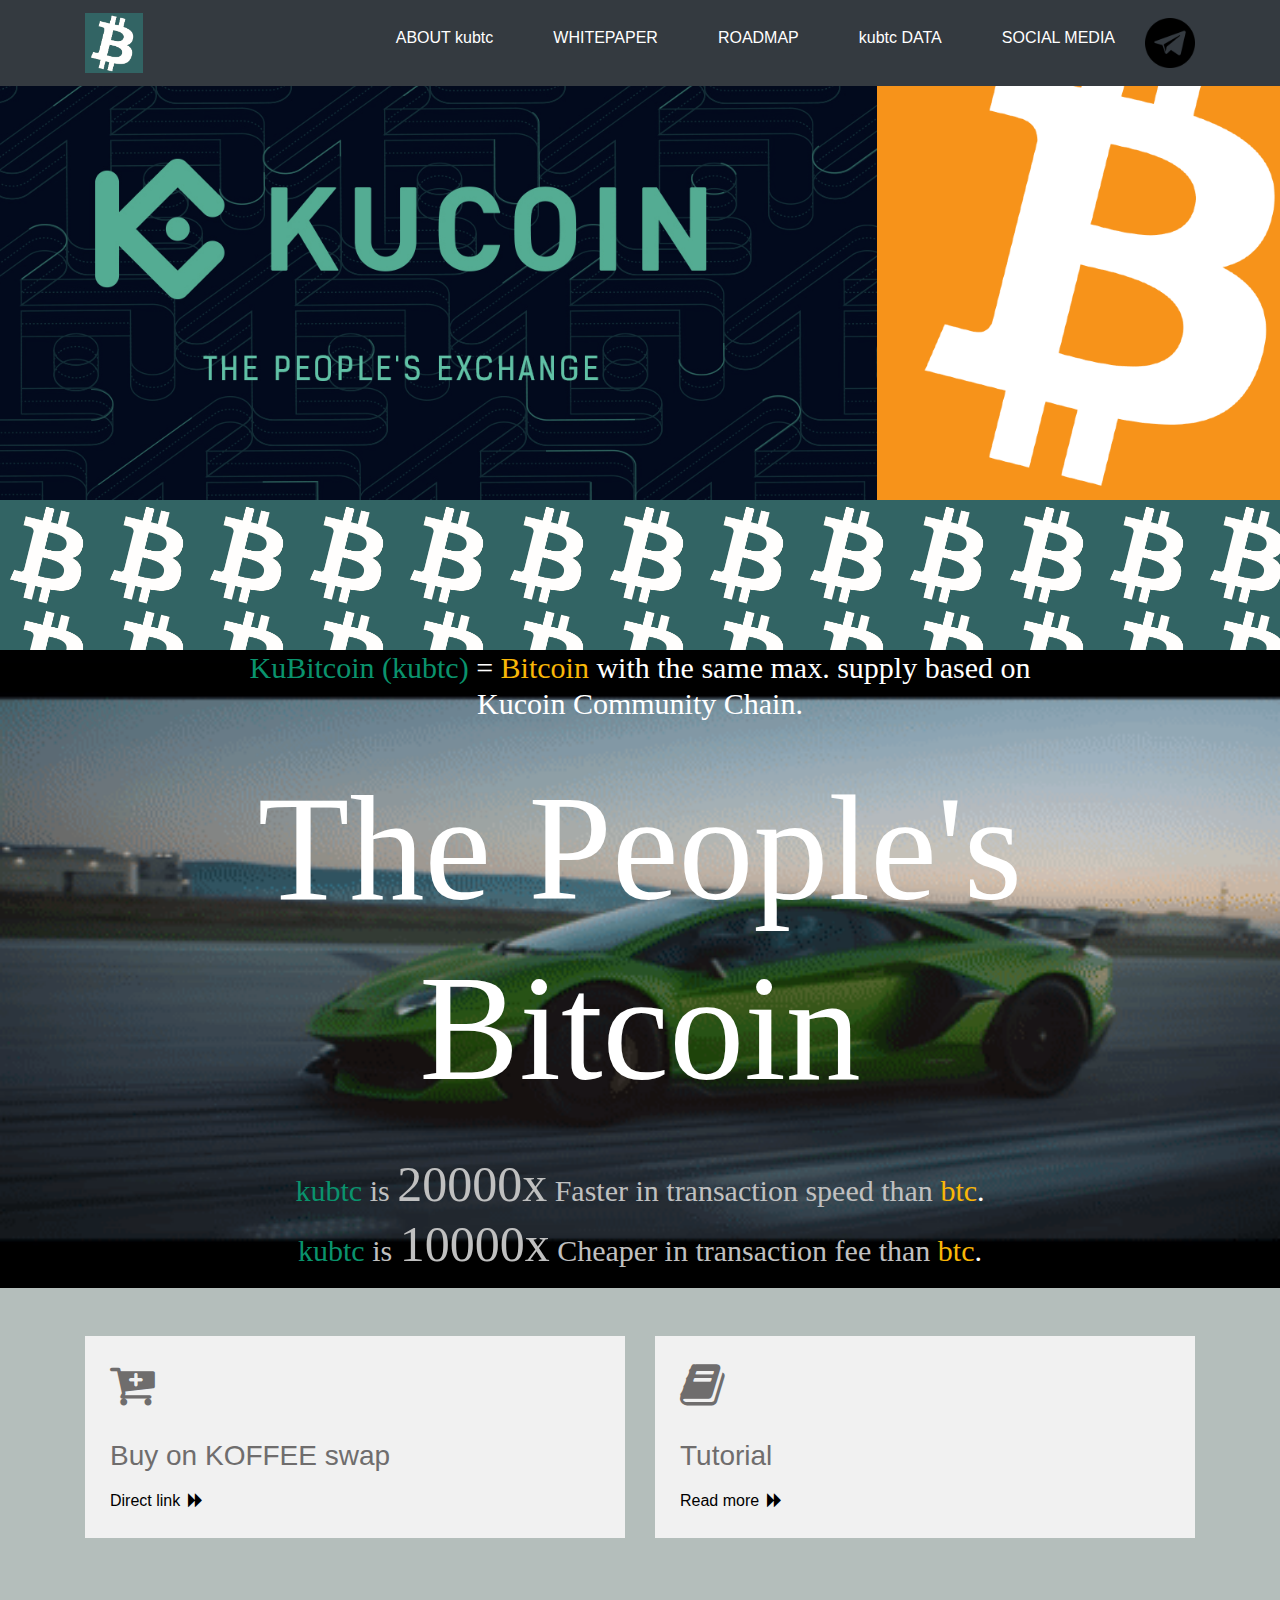
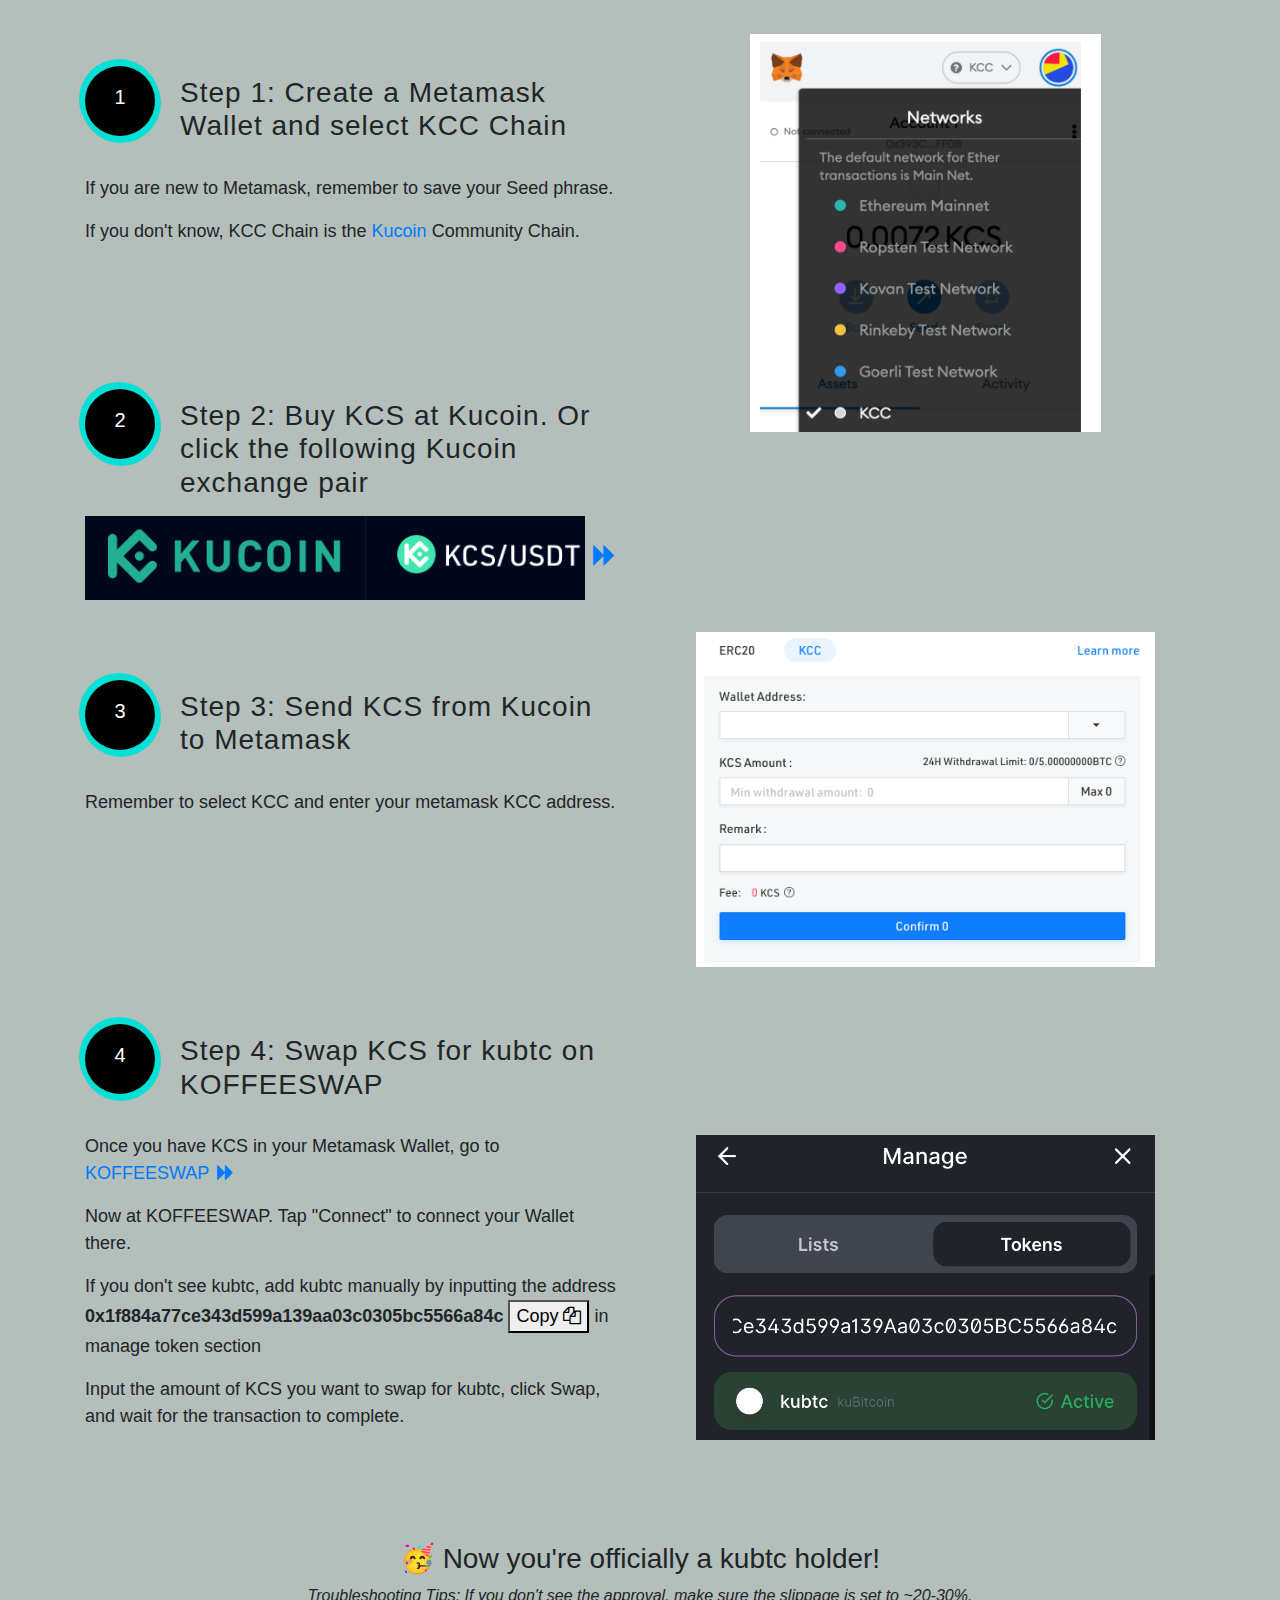
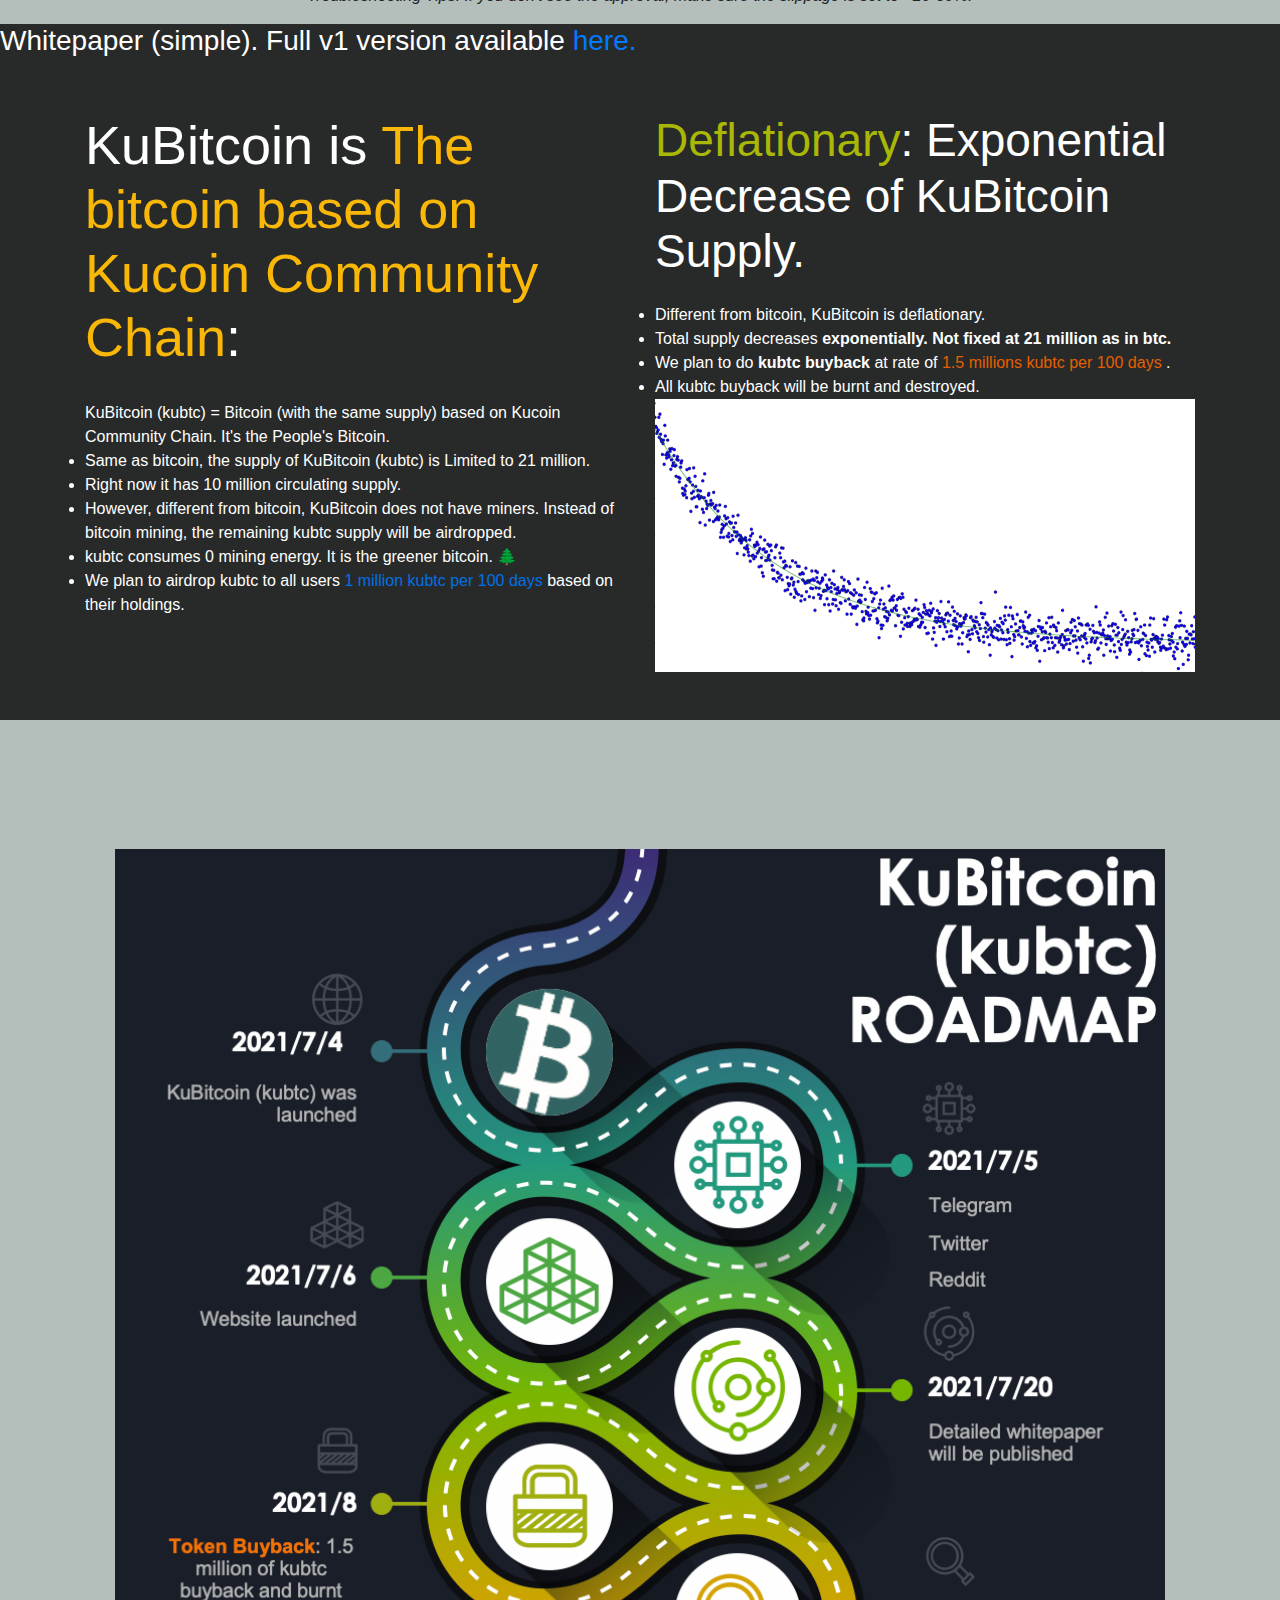
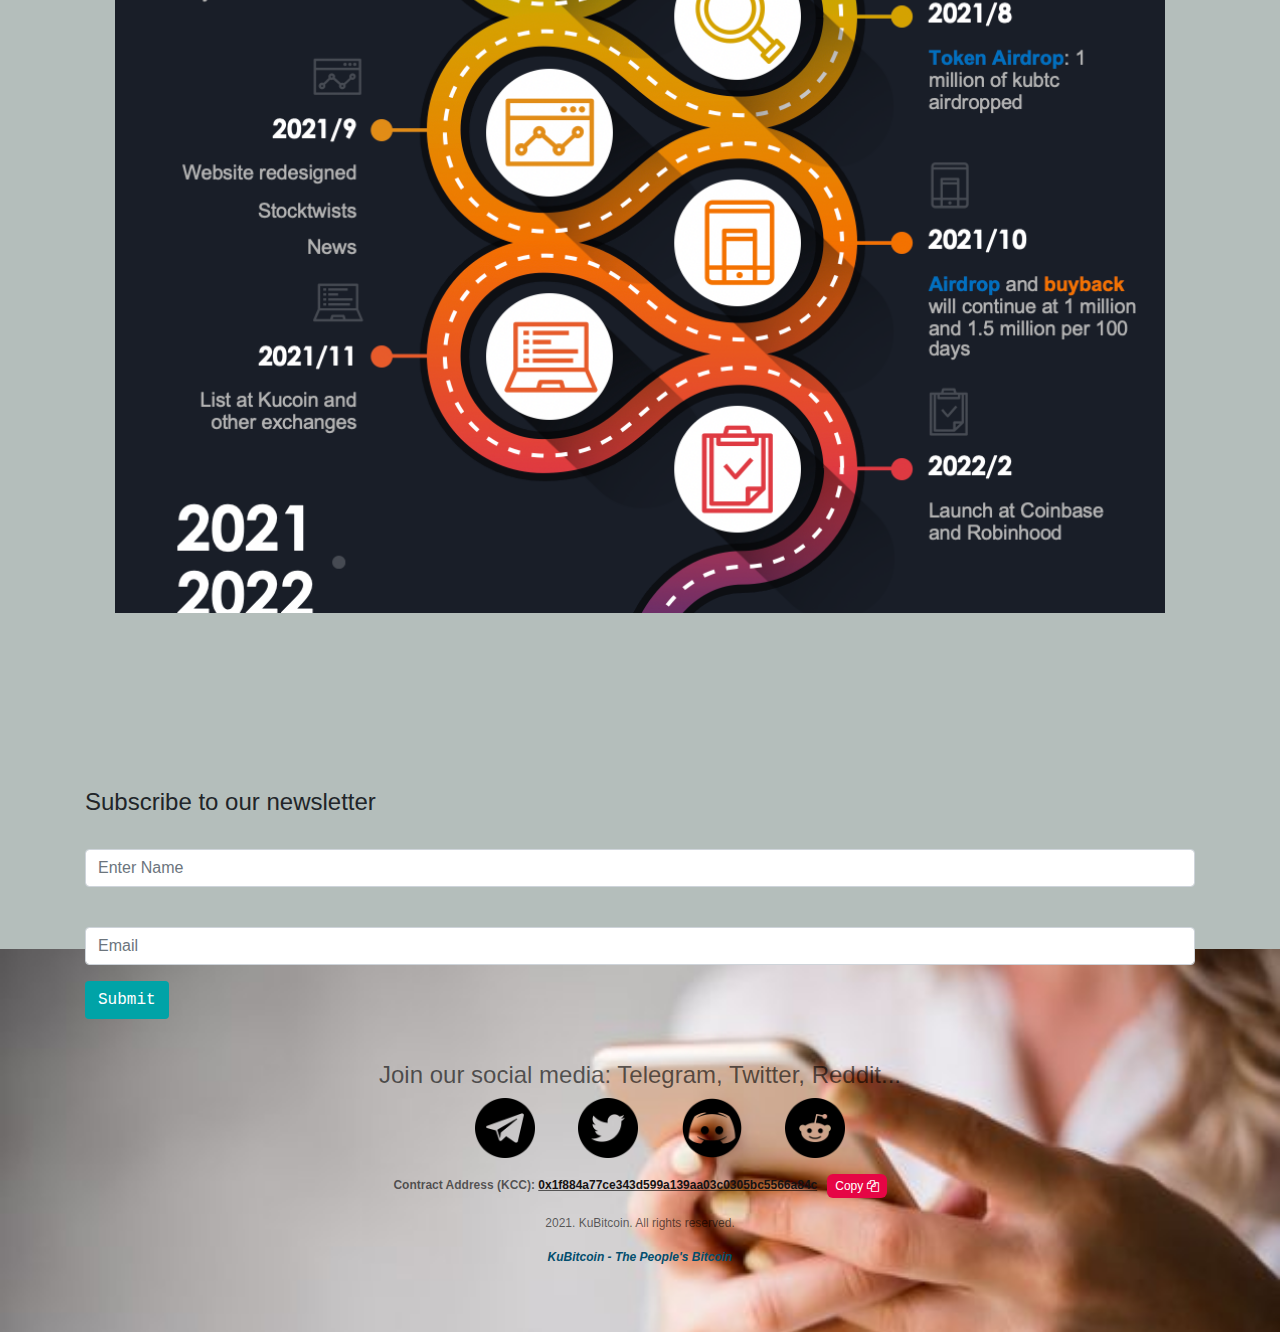
==== commit e5177b4d: "32nd" ====
--- a/index.html
+++ b/index.html
@@ -209,7 +209,7 @@
 <p><h3>  <span style="color: #0A936D">KuBitcoin (kubtc) </span>= <span style="color: #f9b707">Bitcoin </span> with the same max. supply based on <br> Kucoin Community Chain. </br><br> <h8>The People's <br> Bitcoin </br></h8></br>
 <ul class="no-bullets">
 	<li> <span style="color: #0A936D">kubtc </span> <span style="color: #C0C0C0">is </span><h9>20000x</h9> <span style="color: #C0C0C0">Faster in transaction speed than </span><span style="color: #f9b707">btc</span>. </li>
-	<li> <span style="color: #0A936D">kubtc </span> <span style="color: #C0C0C0"> is </span> <h9>10000sx</h9> <span style="color: #C0C0C0">Cheaper in transaction fee than </span><span style="color: #f9b707">btc</span>.</li>
+	<li> <span style="color: #0A936D">kubtc </span> <span style="color: #C0C0C0"> is </span> <h9>10000x</h9> <span style="color: #C0C0C0">Cheaper in transaction fee than </span><span style="color: #f9b707">btc</span>.</li>
 </ul>
 </h3></p>
 	</div>
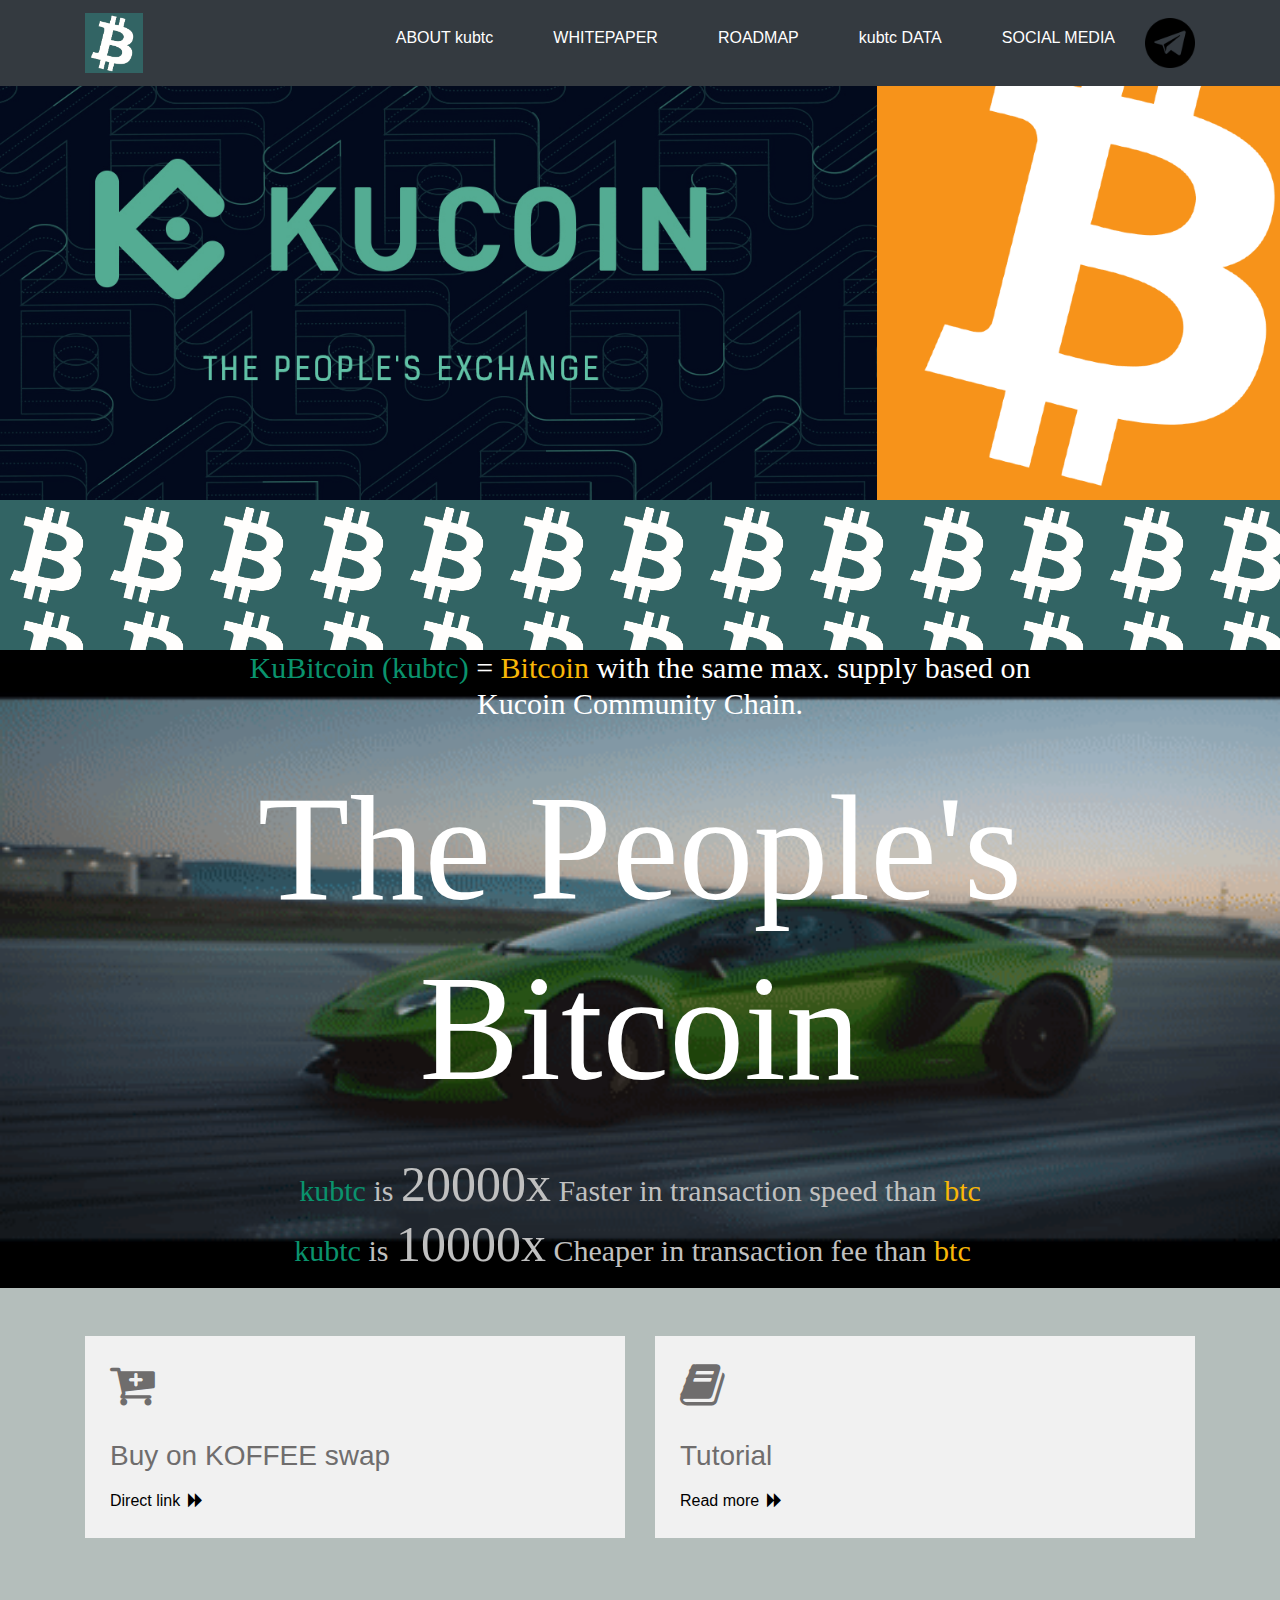
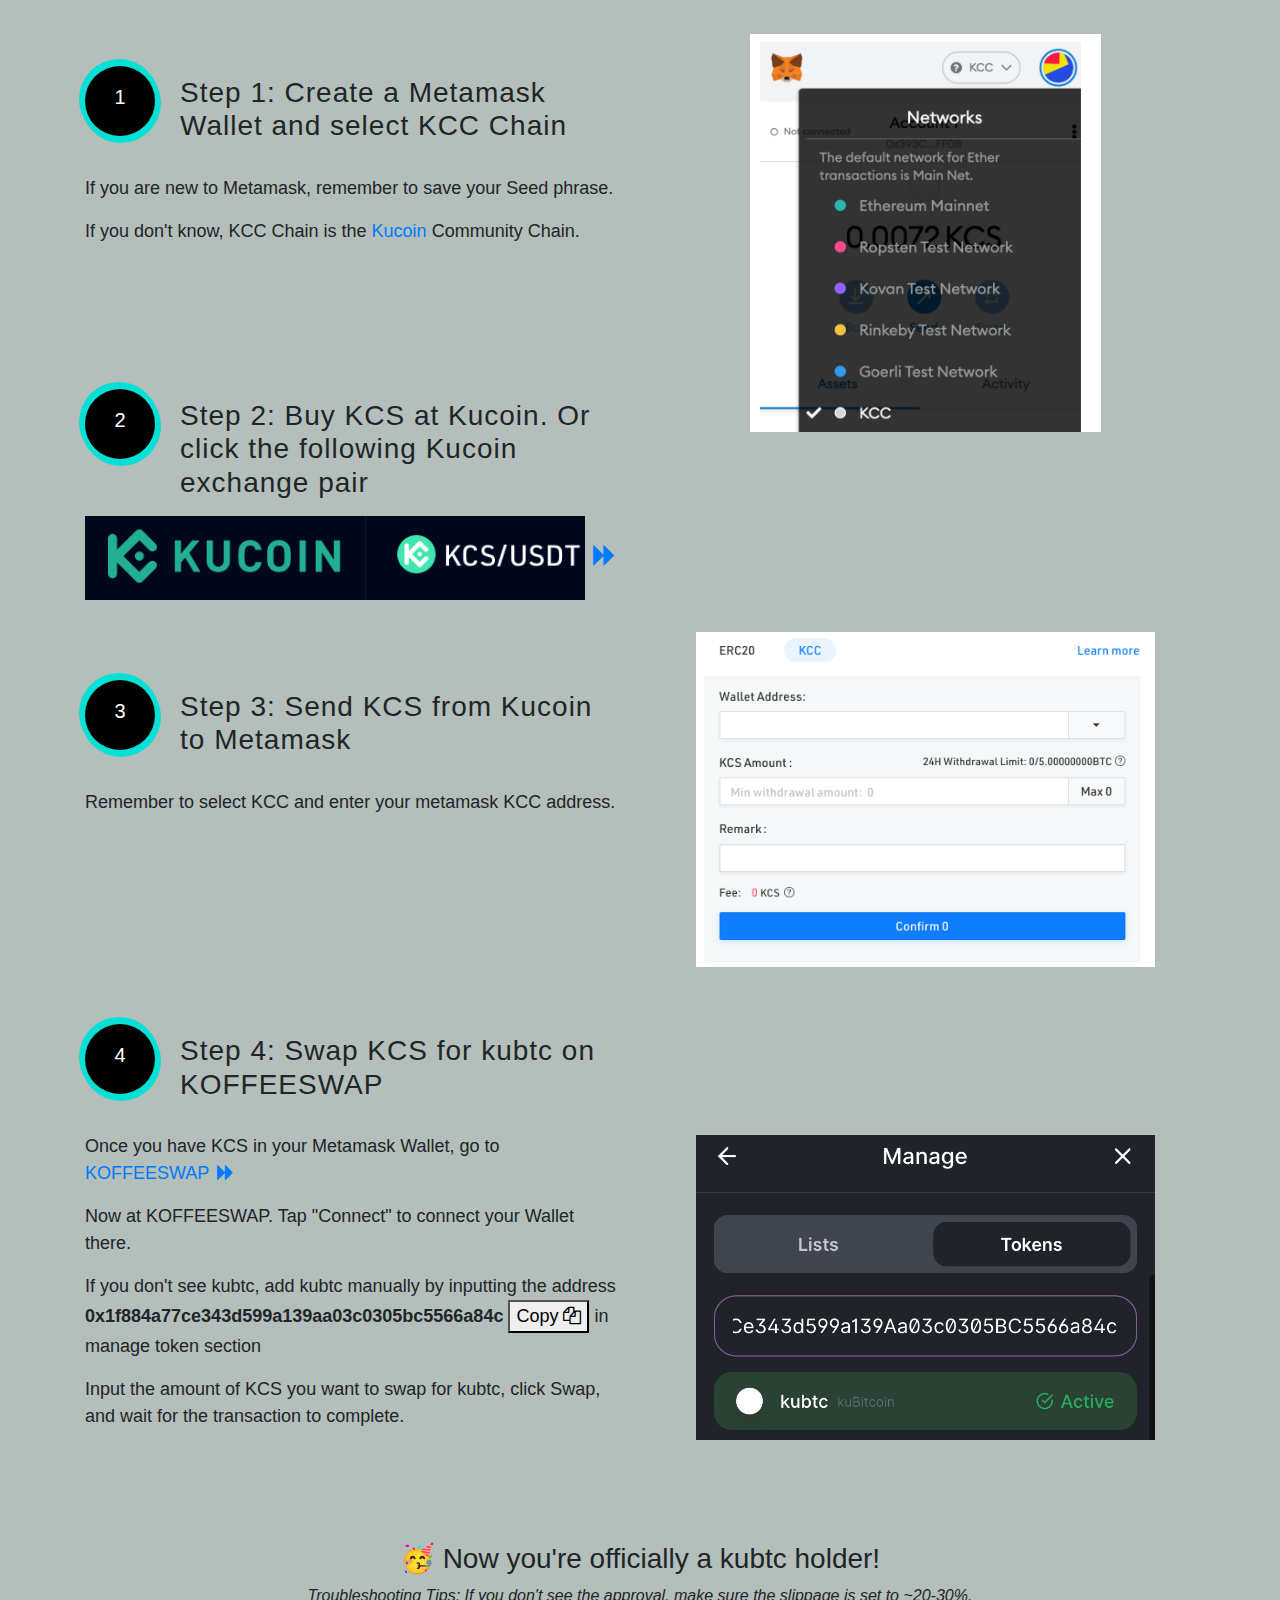
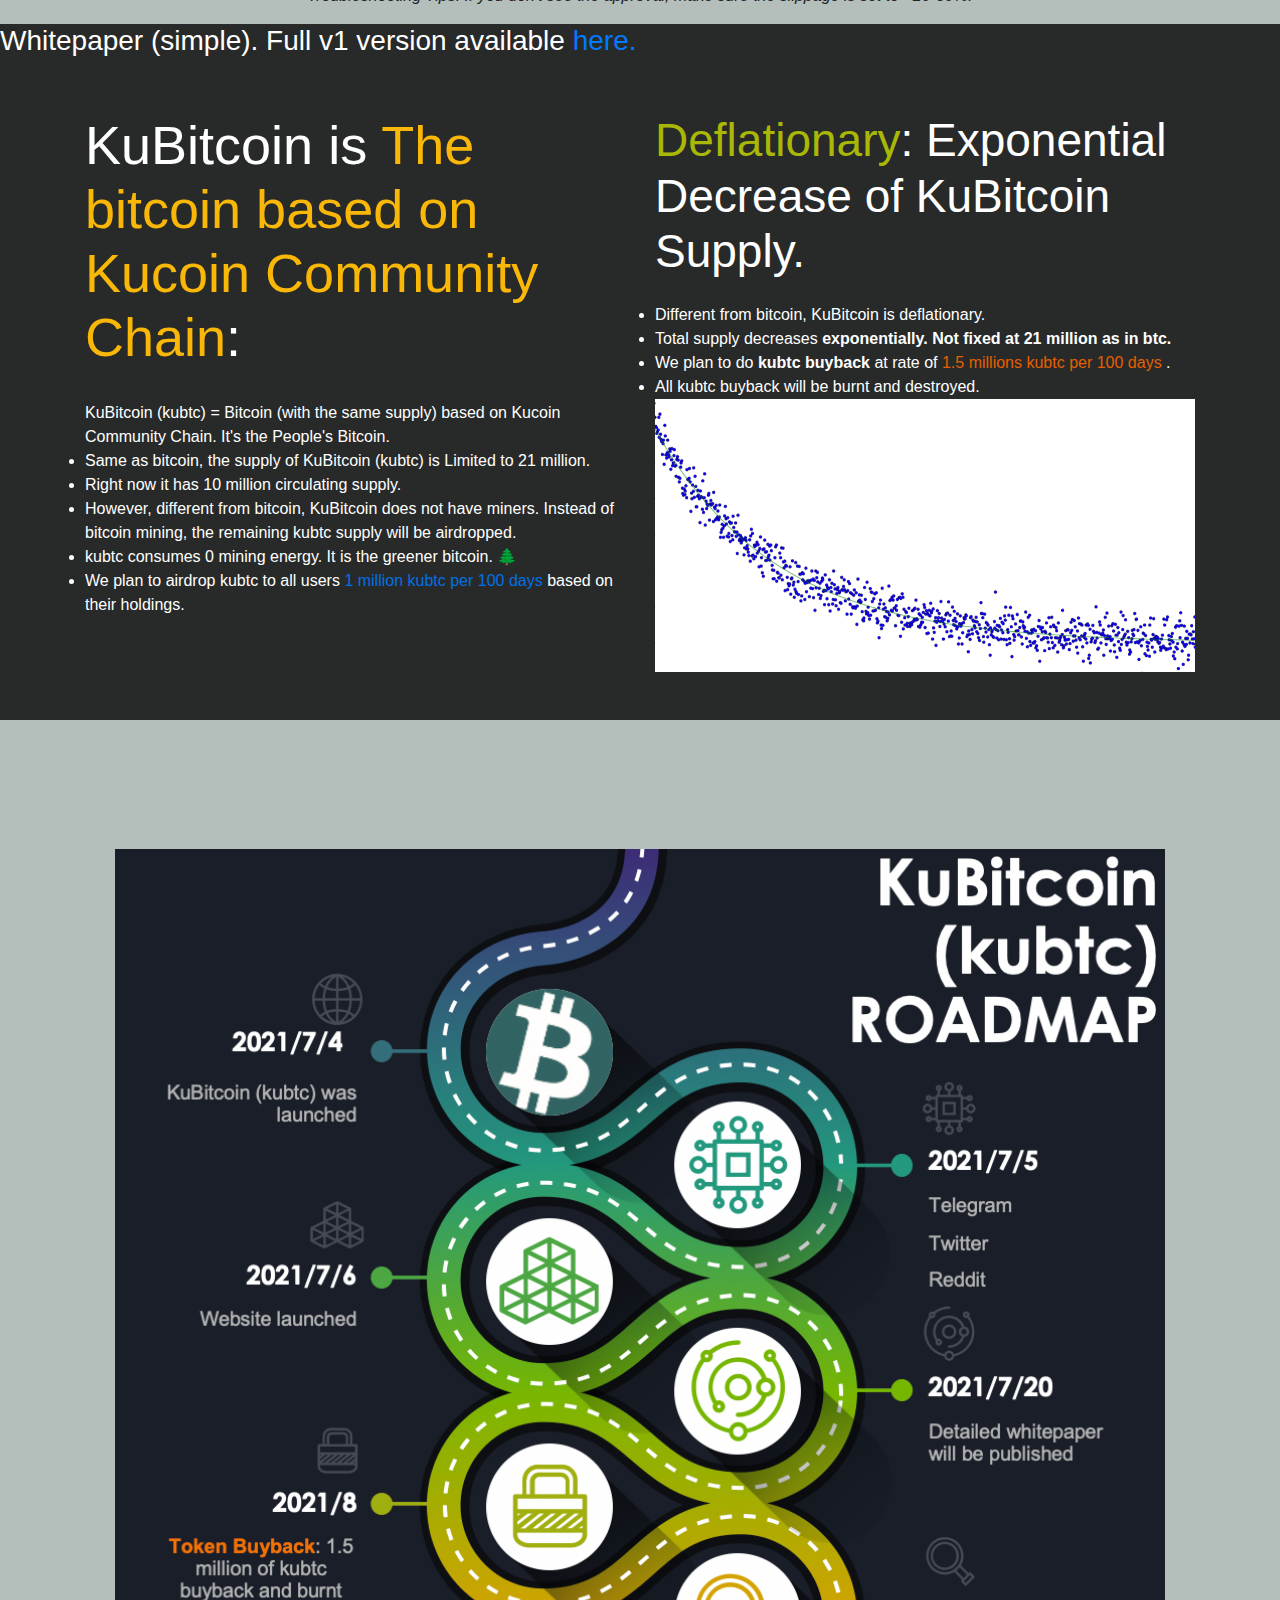
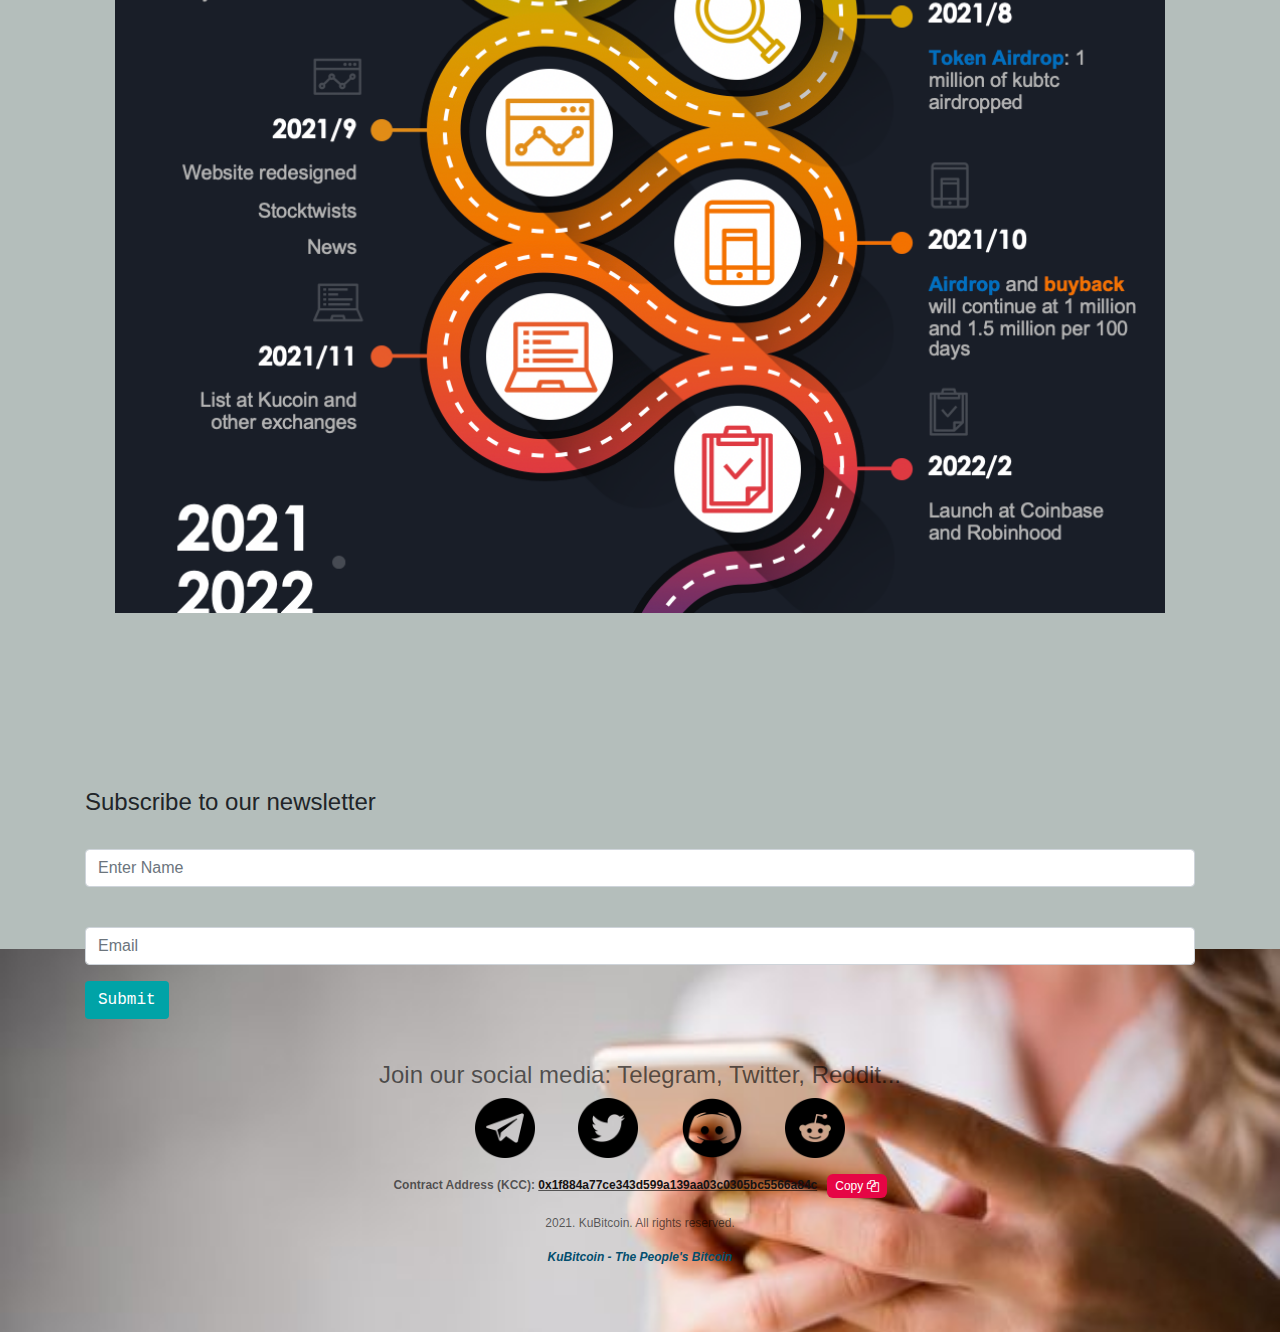
==== commit d693e7df: "33th" ====
--- a/index.html
+++ b/index.html
@@ -208,8 +208,8 @@
 </span></b></h3></p> -->
 <p><h3>  <span style="color: #0A936D">KuBitcoin (kubtc) </span>= <span style="color: #f9b707">Bitcoin </span> with the same max. supply based on <br> Kucoin Community Chain. </br><br> <h8>The People's <br> Bitcoin </br></h8></br>
 <ul class="no-bullets">
-	<li> <span style="color: #0A936D">kubtc </span> <span style="color: #C0C0C0">is </span><h9>20000x</h9> <span style="color: #C0C0C0">Faster in transaction speed than </span><span style="color: #f9b707">btc</span>. </li>
-	<li> <span style="color: #0A936D">kubtc </span> <span style="color: #C0C0C0"> is </span> <h9>10000x</h9> <span style="color: #C0C0C0">Cheaper in transaction fee than </span><span style="color: #f9b707">btc</span>.</li>
+	<li> <span style="color: #0A936D">kubtc </span> <span style="color: #C0C0C0">is </span><h9>20000x</h9> <span style="color: #C0C0C0">Faster in transaction speed than </span><span style="color: #f9b707">btc</span> </li>
+	<li> <span style="color: #0A936D">kubtc </span> <span style="color: #C0C0C0"> is </span> <h9>10000x</h9> <span style="color: #C0C0C0">Cheaper in transaction fee than </span><span style="color: #f9b707">btc</span> &nbsp;</li>
 </ul>
 </h3></p>
 	</div>
@@ -221,6 +221,7 @@
 		<p>Here is 3 Easy Steps to Busy & Sell Fugazi (FUG) token.</p>
 	</div>
  -->
+ 
 
 	<div class="container">
 		<div class="row pb-5 pt-5 section-2">
--- a/style.css
+++ b/style.css
@@ -358,6 +358,7 @@
   height: 638px; /* You must set a specified height */
     background-position: center; /* Center the image */
     background-size: cover; /* Resize the background image to cover the entire container */
+    z-index:0;
 /*  background-color:  #023D78;*/
 }
 .section-188-name:hover{
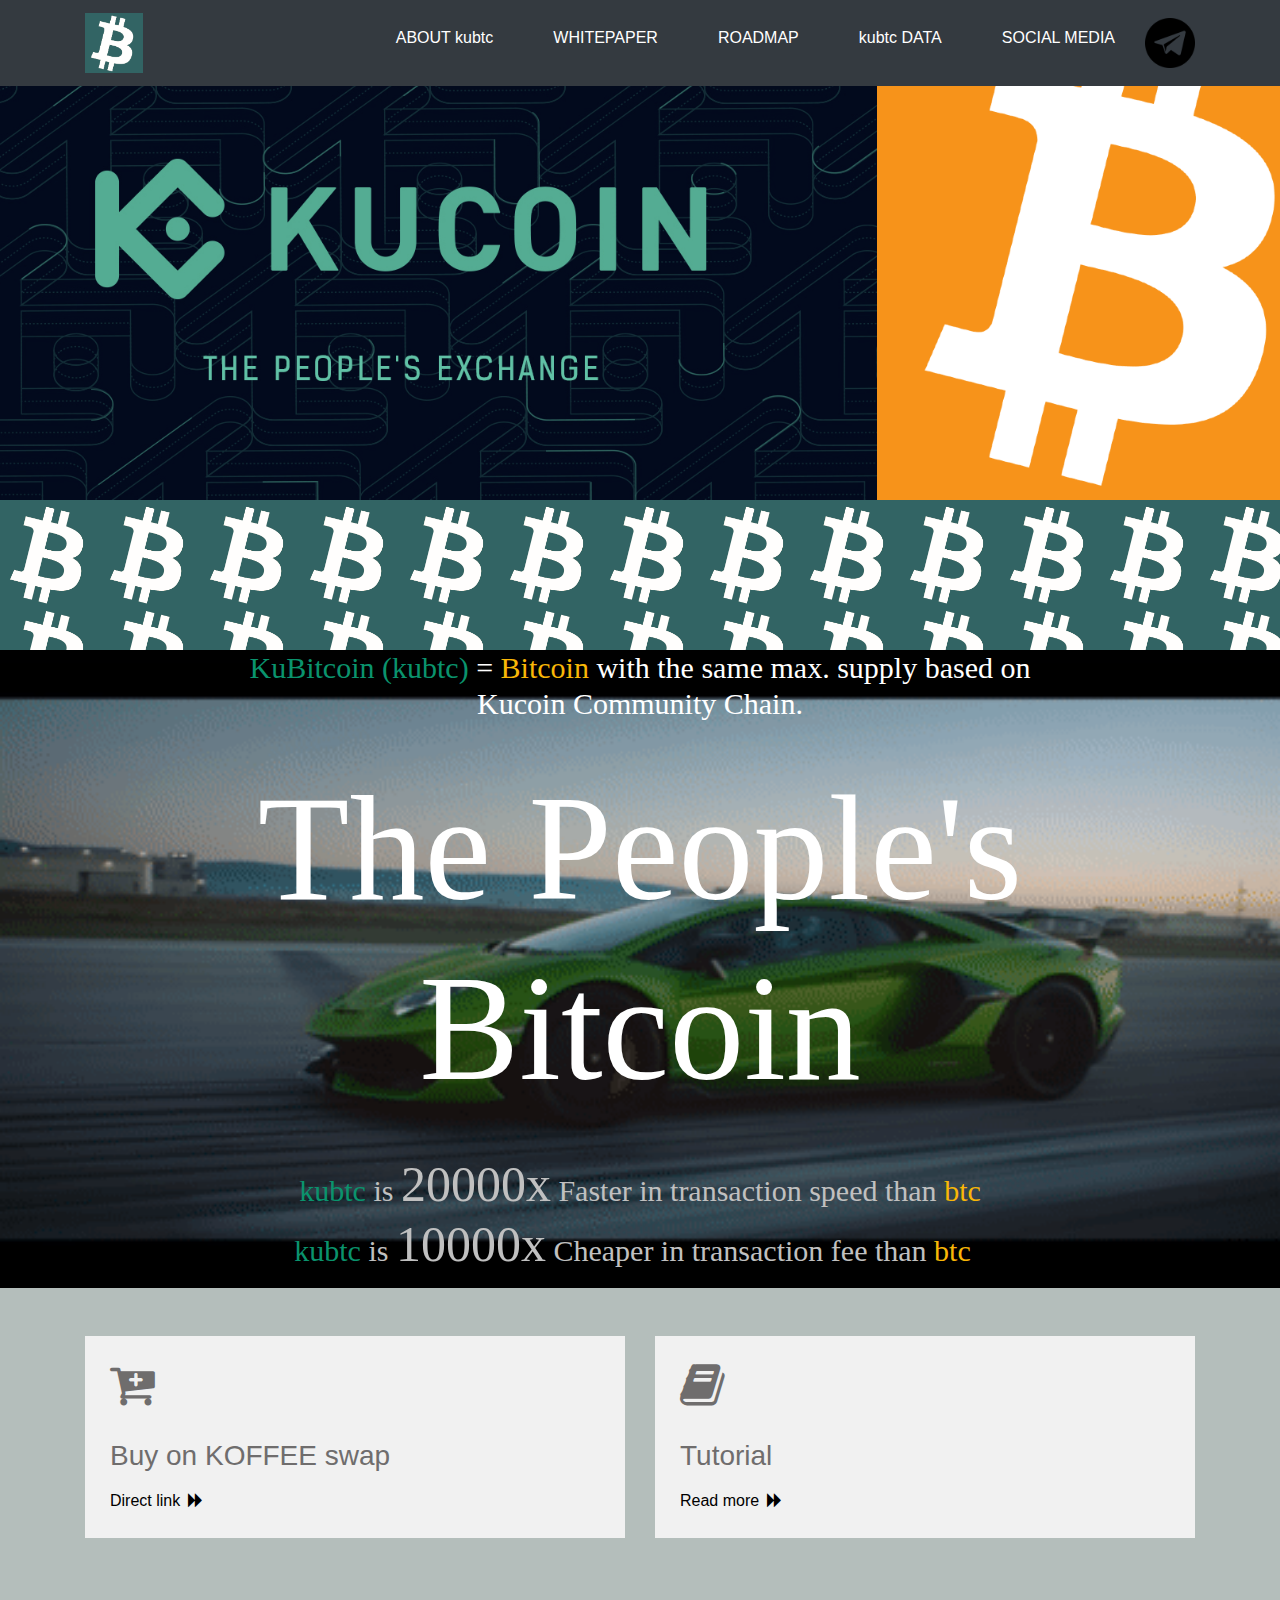
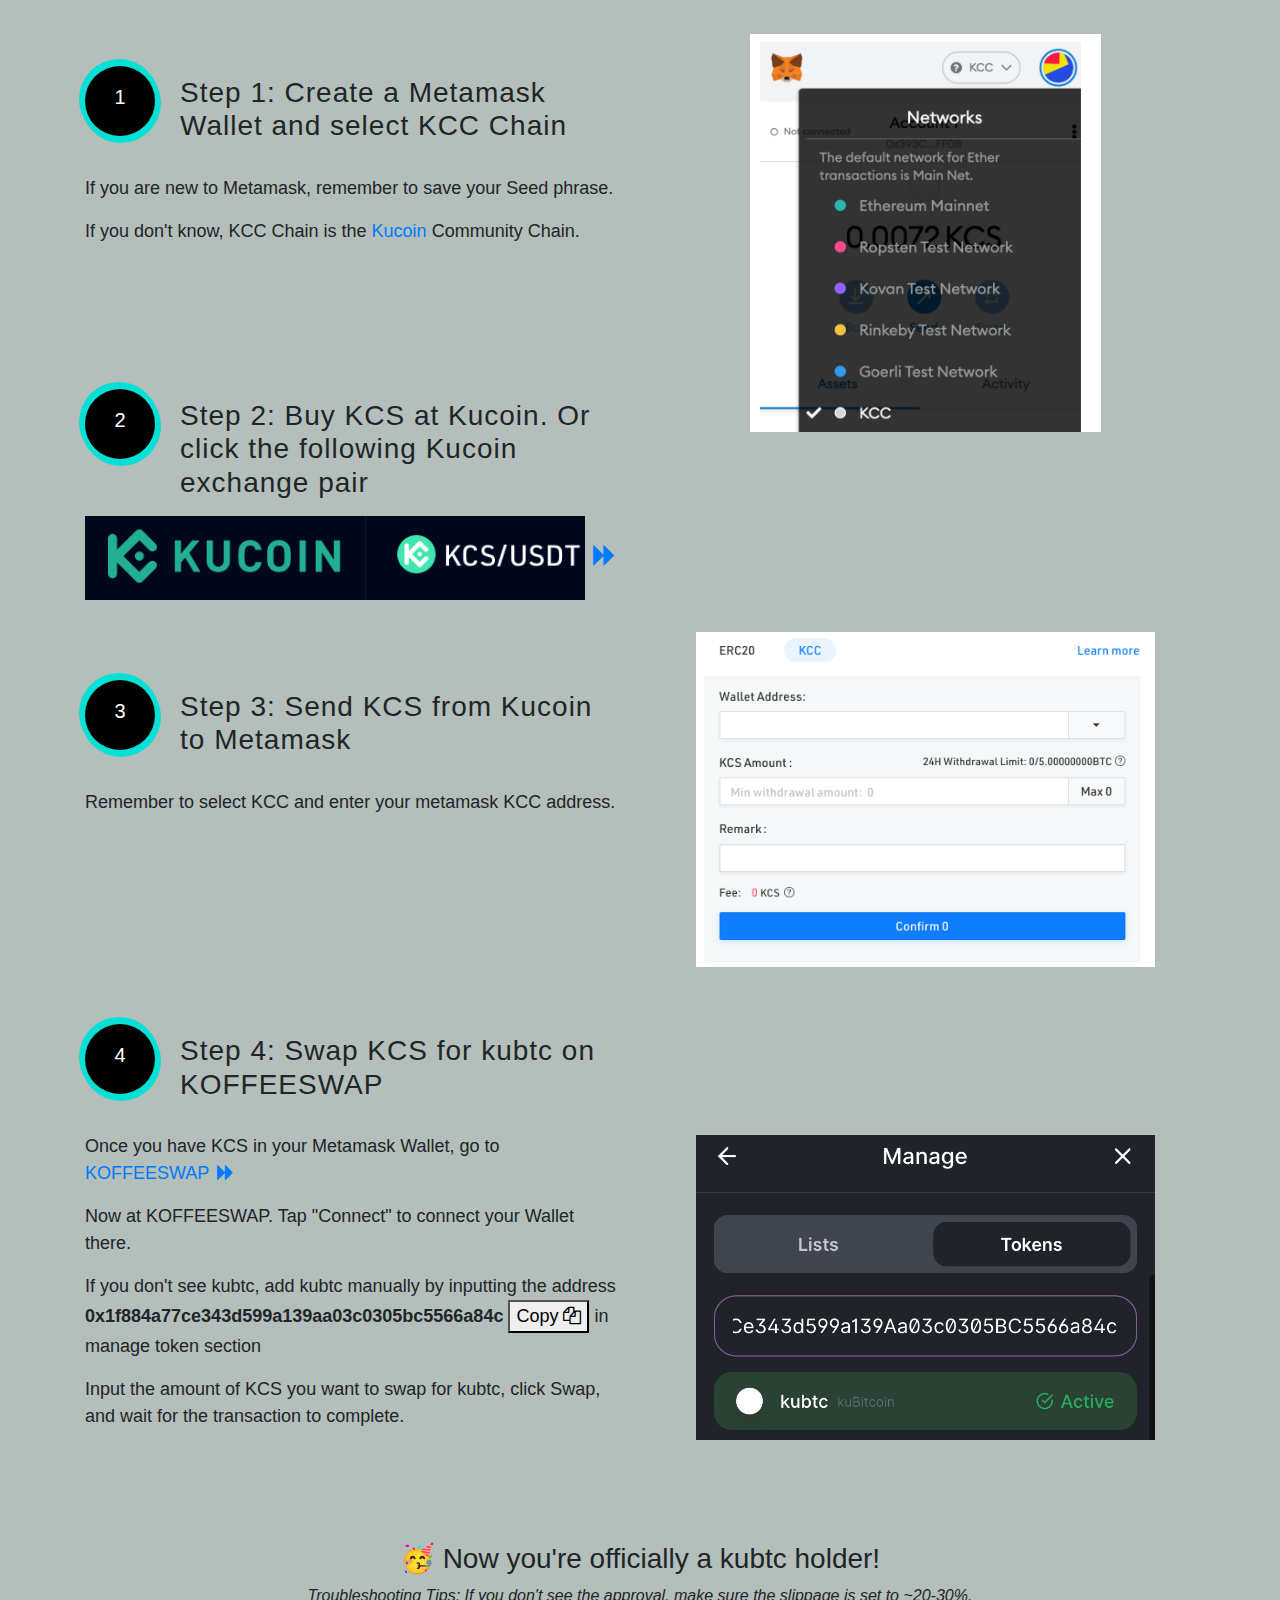
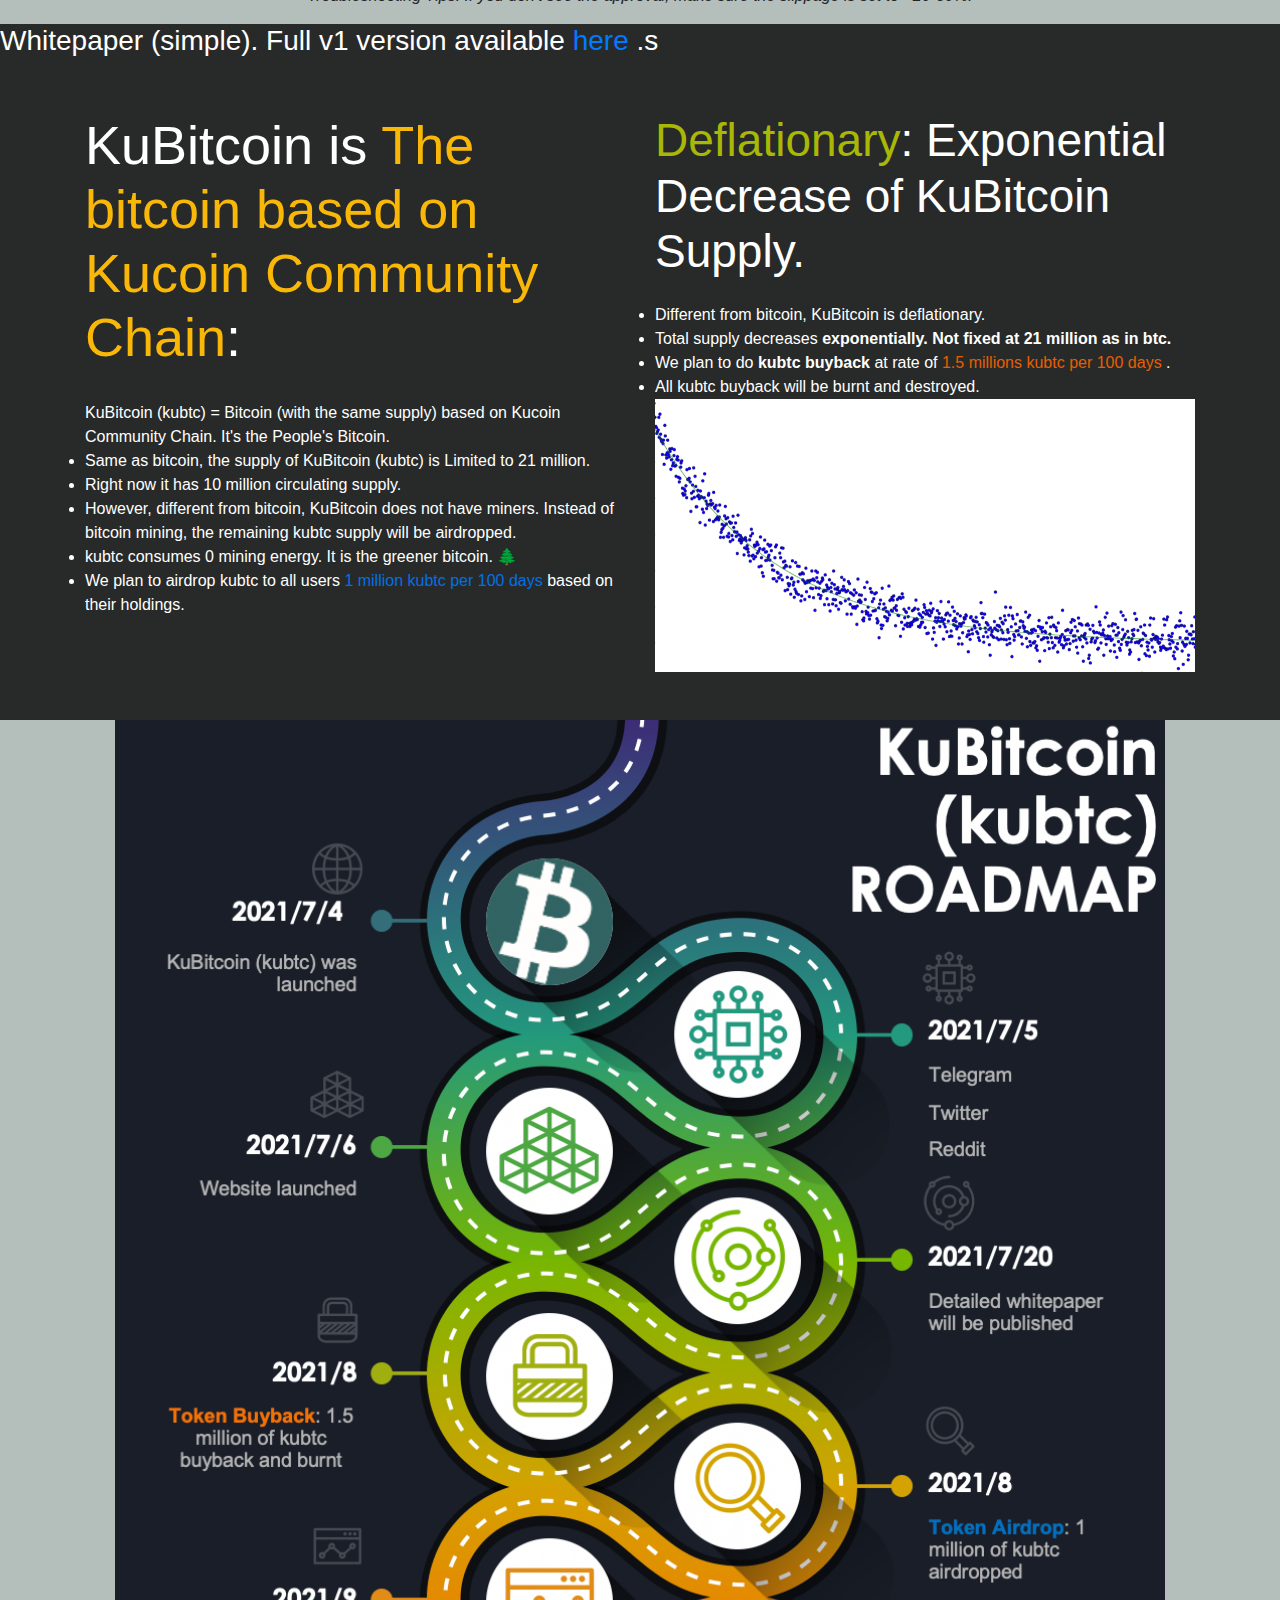
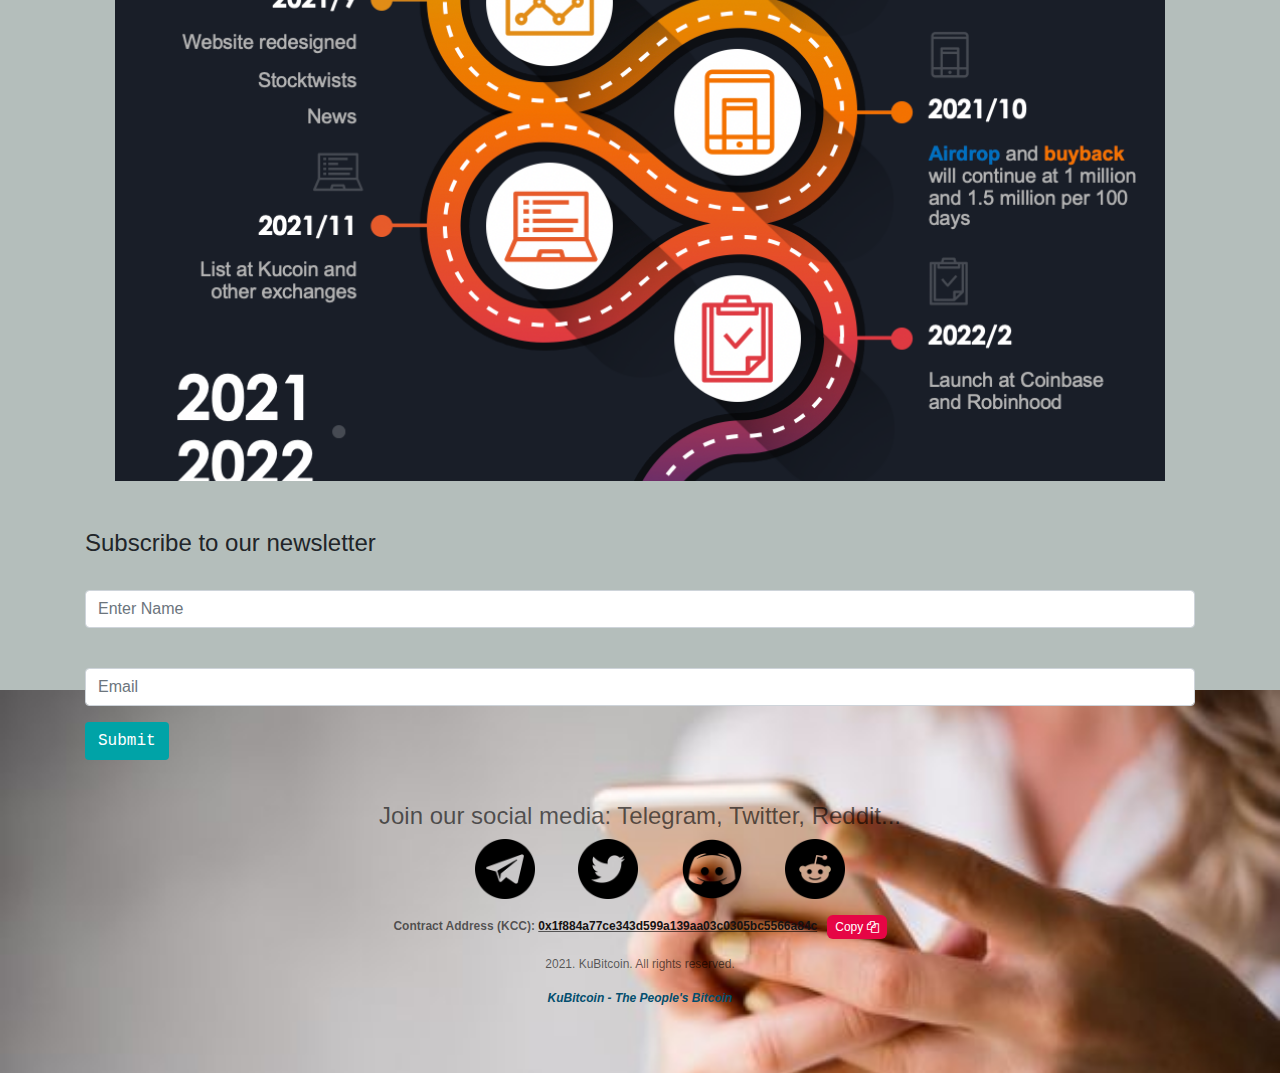
==== commit b6a7448c: "39th" ====
--- a/index.html
+++ b/index.html
@@ -221,7 +221,7 @@
 		<p>Here is 3 Easy Steps to Busy & Sell Fugazi (FUG) token.</p>
 	</div>
  -->
- 
+
 
 	<div class="container">
 		<div class="row pb-5 pt-5 section-2">
@@ -389,7 +389,7 @@
 
 	<div id="whitepaper"  class="section-9">
 		<div class="sec9-overlay">
-			<h3 >Whitepaper (simple). Full v1 version available <a href="image/whitepaperv1.pdf" target="_blank"> here. </a></h3>
+			<h3 >Whitepaper (simple). Full v1 version available <a href="image/whitepaperv1.pdf" target="_blank"> here </a>.s</h3>
 			<div class="container">
 				<div class="row pb-5 pt-5">
 					<div class="col-lg-6 col-12 section-9-left">
--- a/style.css
+++ b/style.css
@@ -579,7 +579,7 @@
   background-image: url("image/roadmap3.png");
     background-attachment: scroll;
 background-size: 1050px;
-  height: 1620px; /* You must set a specified height */
+  height: 1361px; /* You must set a specified height */
     background-repeat: no-repeat; /* Do not repeat the image */
     background-position: center;
 /*    background-size: cover;  Resize the background image to cover the entire container */
@@ -932,7 +932,7 @@
 .paper {
     position: relative;
     width: 90%;
-    max-width: 800px;
+    max-width: 1050px;
     min-width: 400px;
     height: 390px;
     margin: 0 auto;
@@ -948,7 +948,7 @@
     width: 60px;
     background: radial-gradient(#575450 6px, transparent 7px) repeat-y;
     background-size: 30px 30px;
-    border-right: 3px solid #D44147;
+    border-right: 3px solid #5e28b5;
     box-sizing: border-box;
 }
 
@@ -970,7 +970,8 @@
     outline: 0;
     background: transparent;
     color: mediumblue;
-    font-family: 'Handlee', cursive;
+    /*font-family: 'Handlee', cursive;*/
+    font-family: 'Handlee';
     font-weight: bold;
     font-size: 18px;
     box-sizing: border-box;
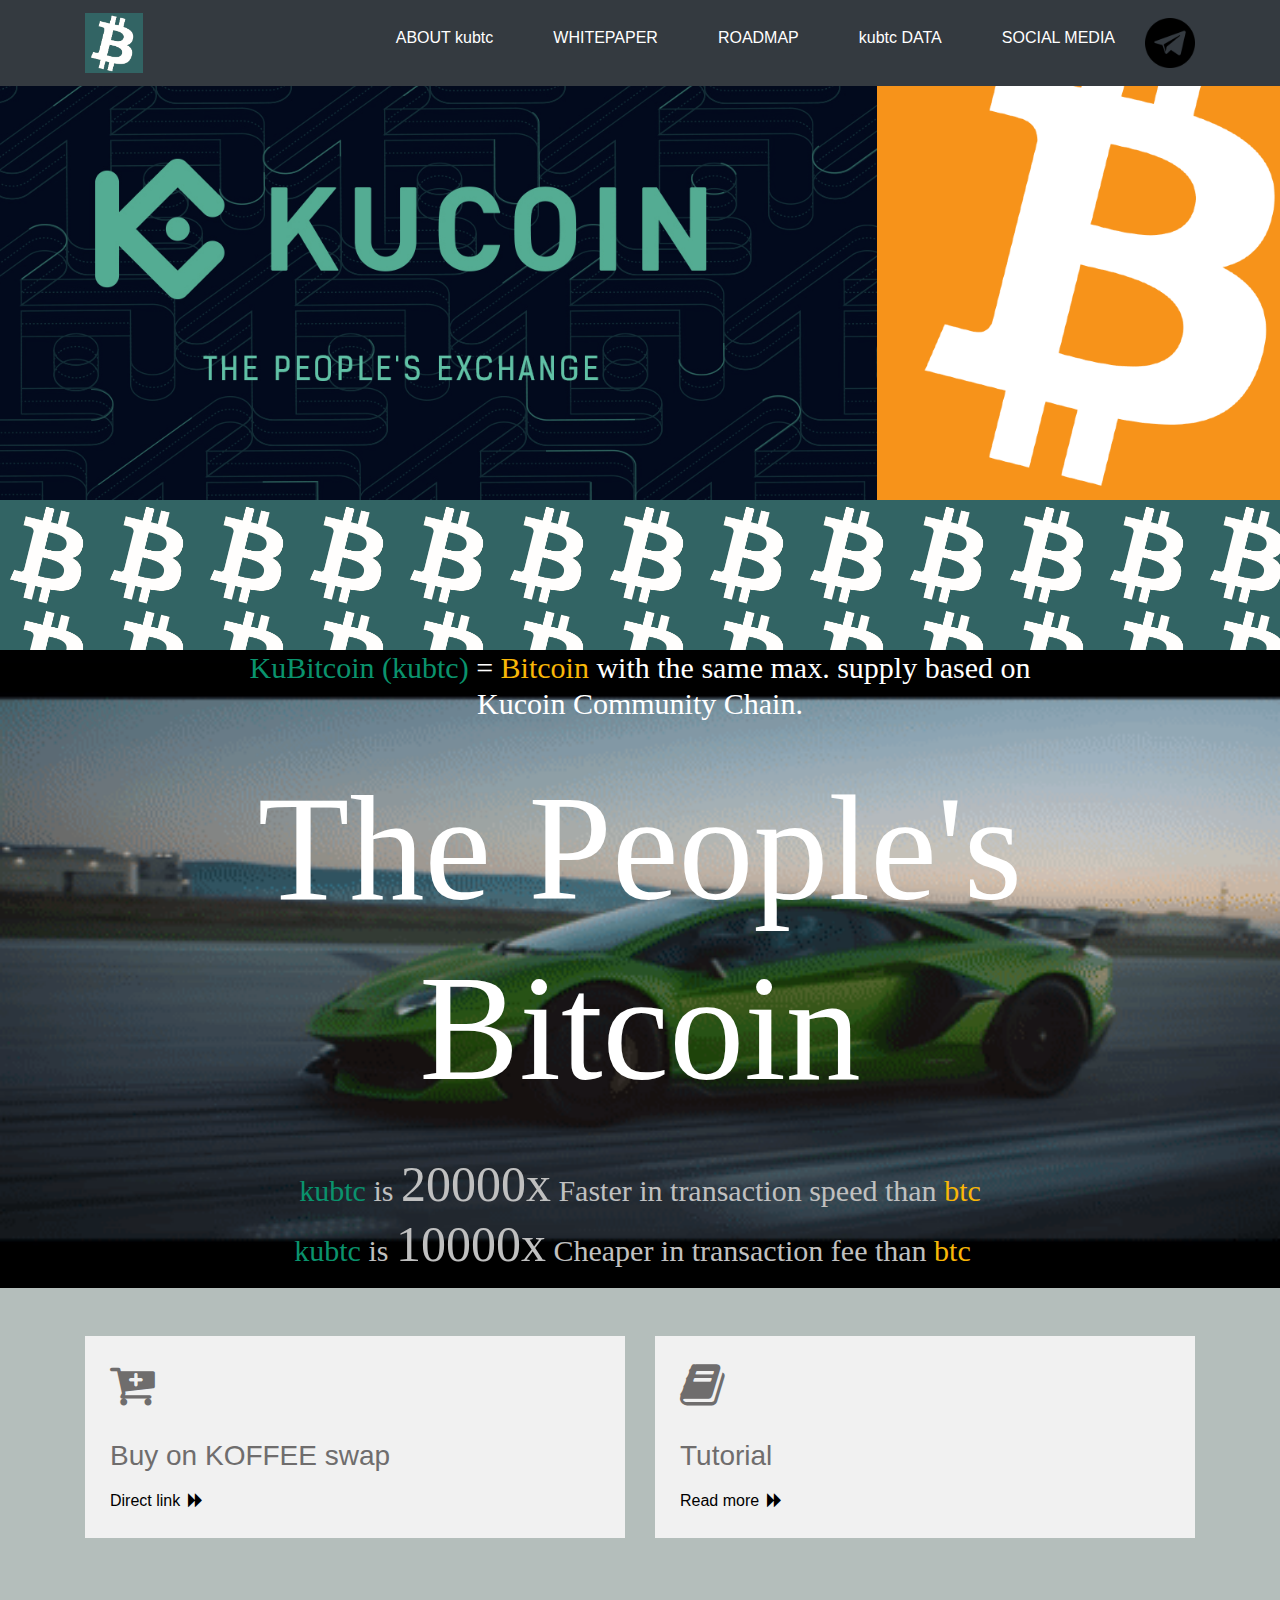
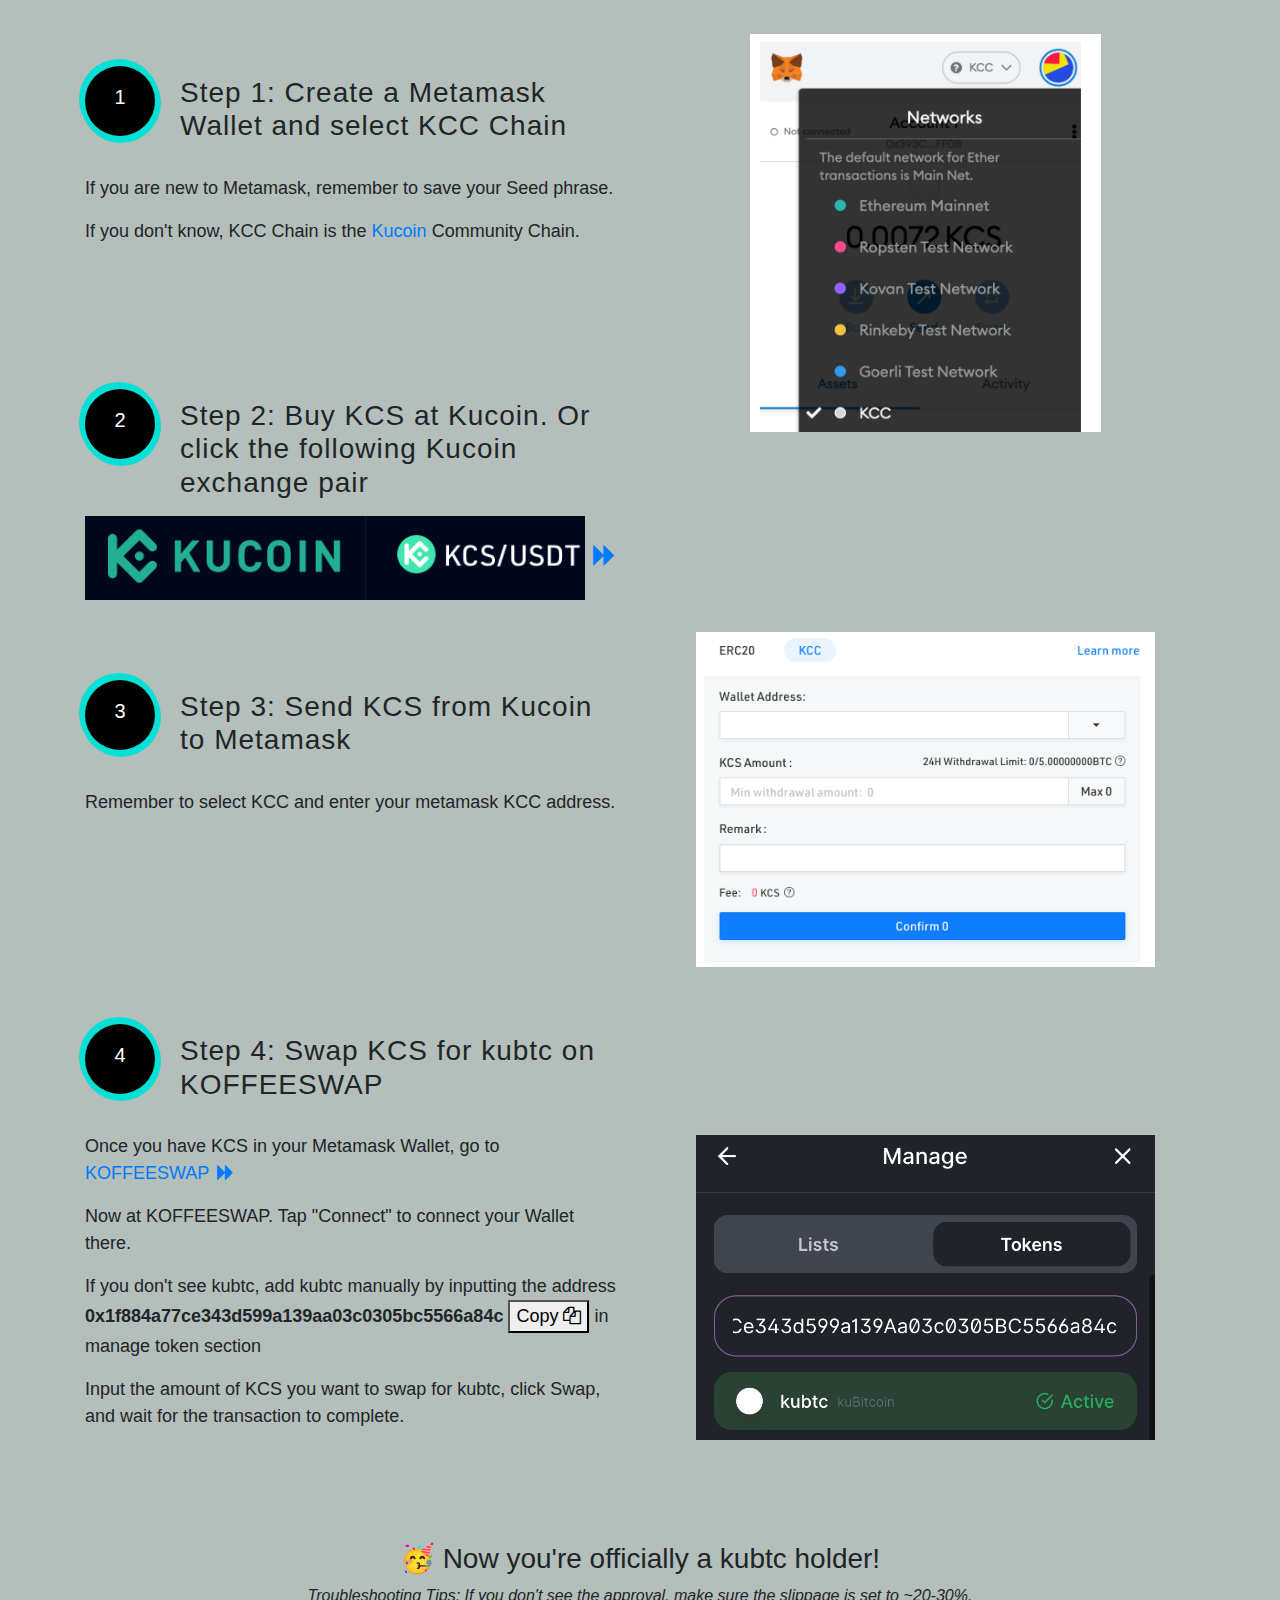
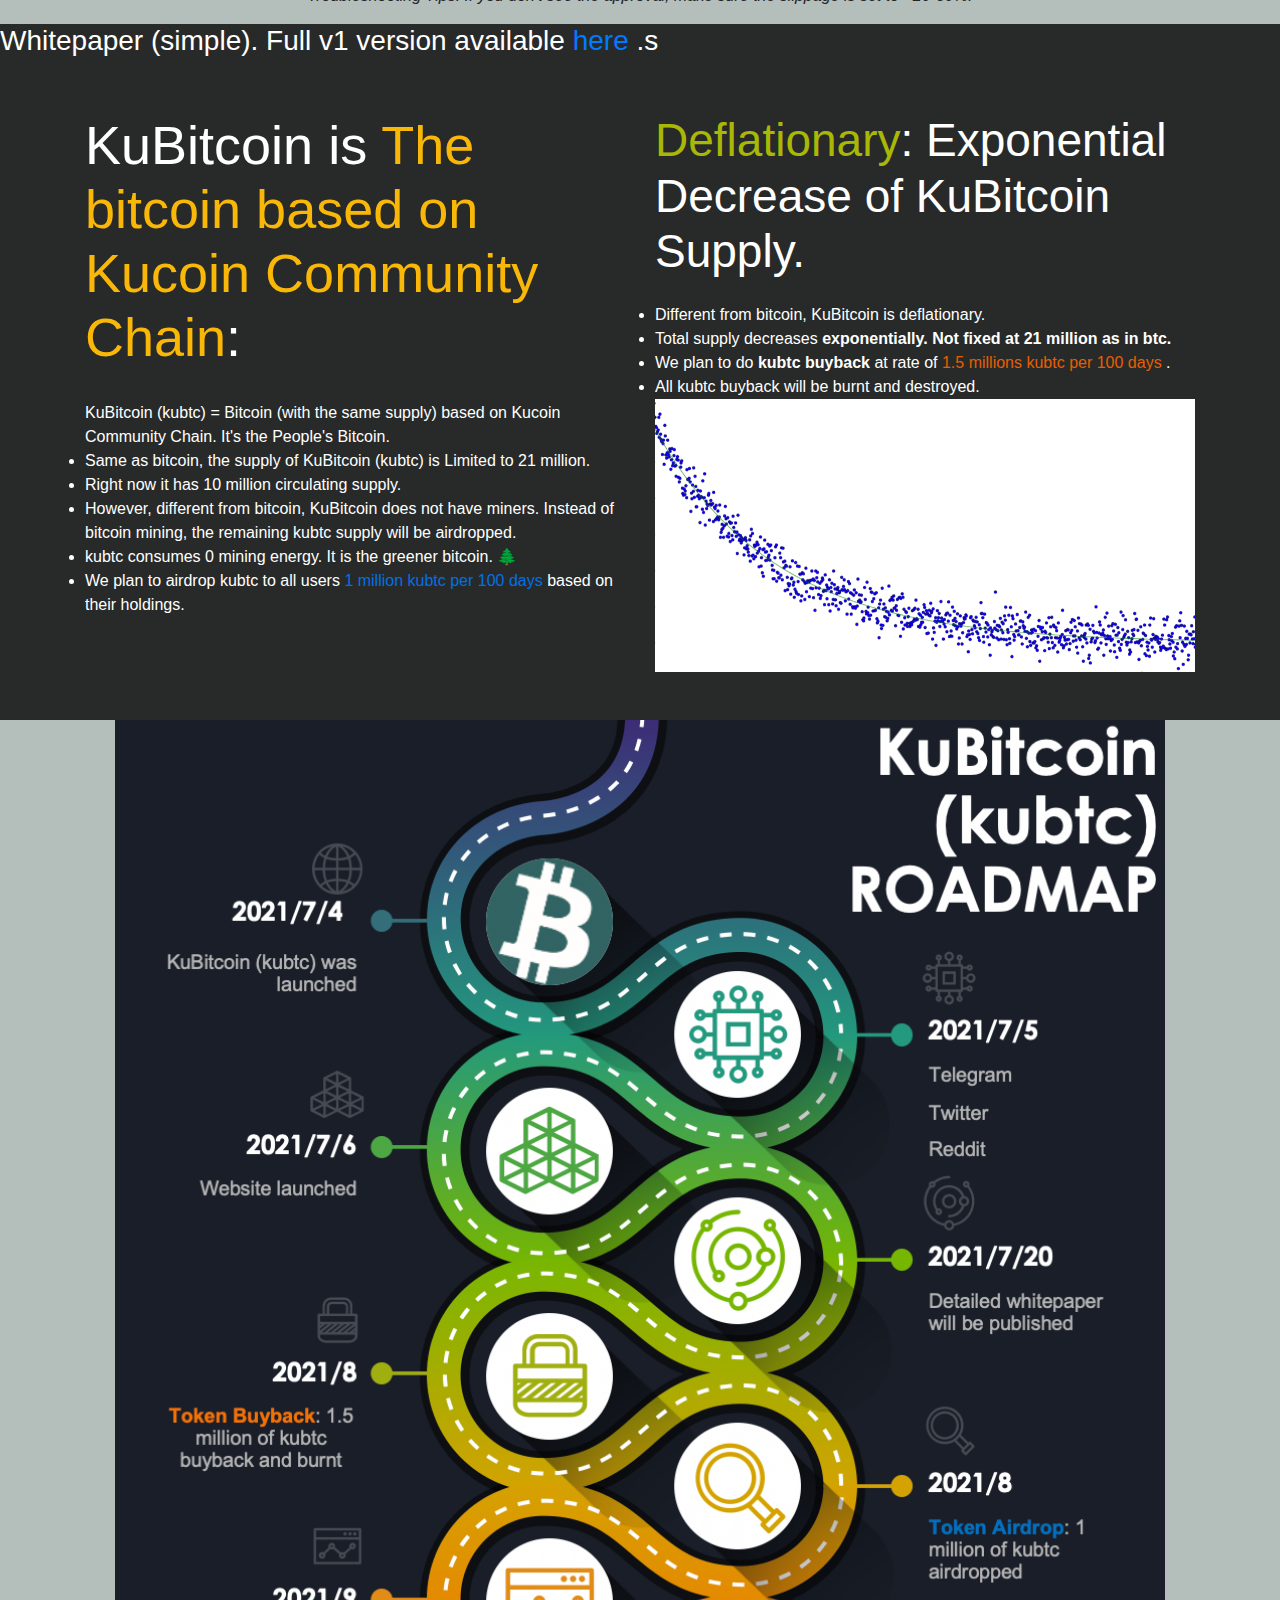
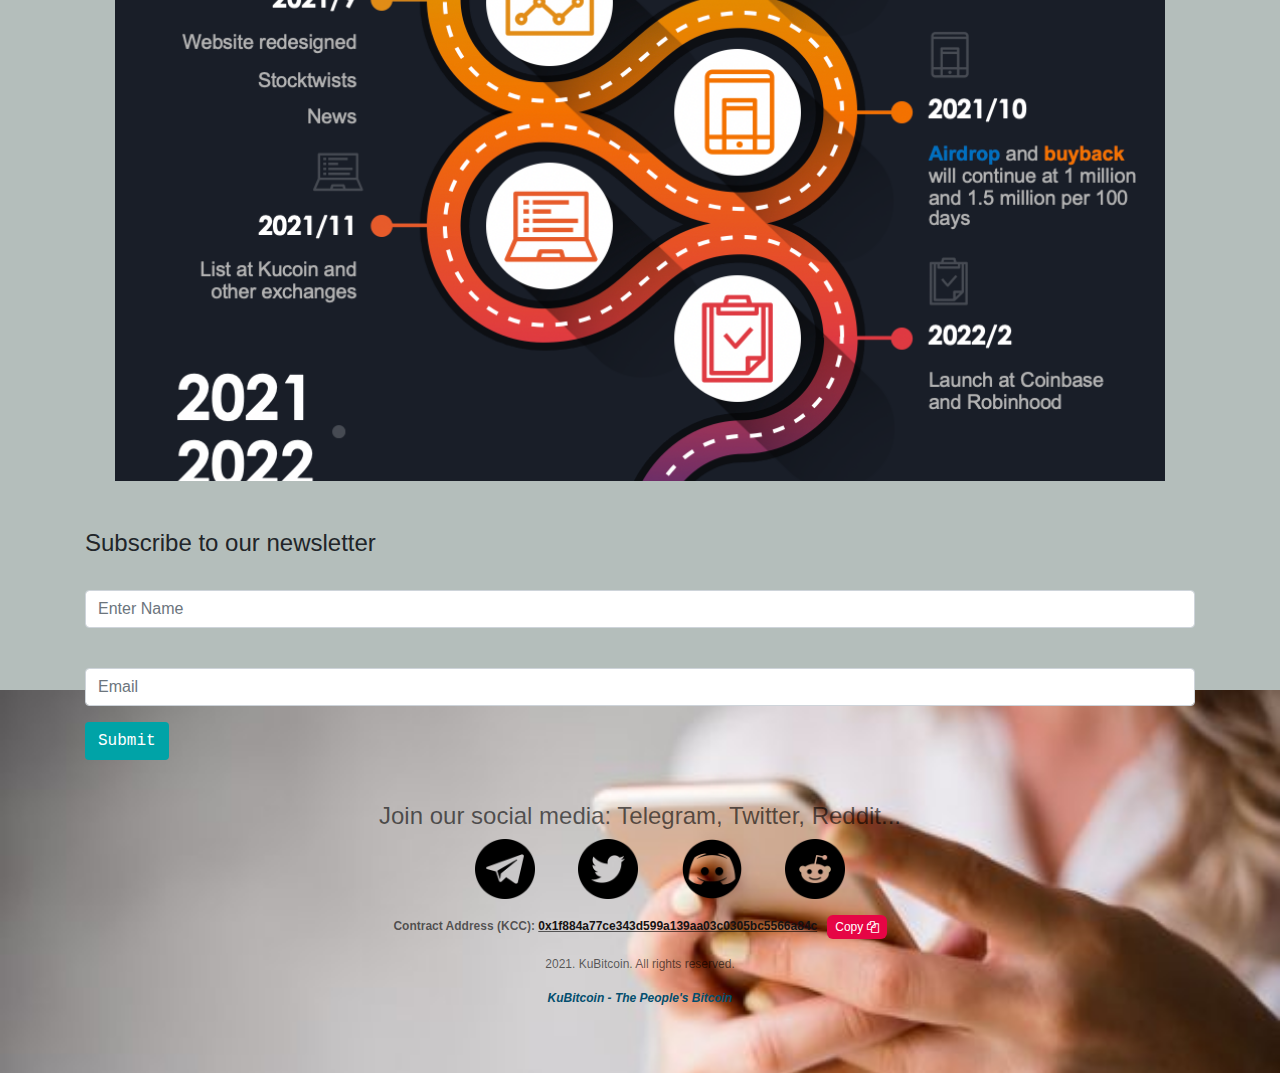
==== commit 41c9aed8: "39th" ====
--- a/index.html
+++ b/index.html
@@ -605,7 +605,7 @@
 	                        </ul>
 	                     </div>
 
-	                     <p><strong>Contract Address (KCC): <u><a id="copy-target" class="p2" href="https://bscscan.com/token/0xfC82Cb5985a7AdbEb9BAB440A7B73676c98a1673" target="_blank">0x1f884a77ce343d599a139aa03c0305bc5566a84c</a></u></strong><button type="submit" onclick="copyClip($('#copy-target').get());">Copy <i class="fa fa-copy"></i></button></p>
+	                     <p><strong>Contract Address (KCC): <u><a id="copy-target" class="p2" href="https://explorer.kcc.io/en/token/0x1f884a77ce343d599a139aa03c0305bc5566a84c" target="_blank">0x1f884a77ce343d599a139aa03c0305bc5566a84c</a></u></strong><button type="submit" onclick="copyClip($('#copy-target').get());">Copy <i class="fa fa-copy"></i></button></p>
 
 	                     <p>2021. KuBitcoin. All rights reserved.</p>
 	                     <p><i><span style="color: #034e6e"> <b> KuBitcoin - The People's Bitcoin</span> </b></i></p>
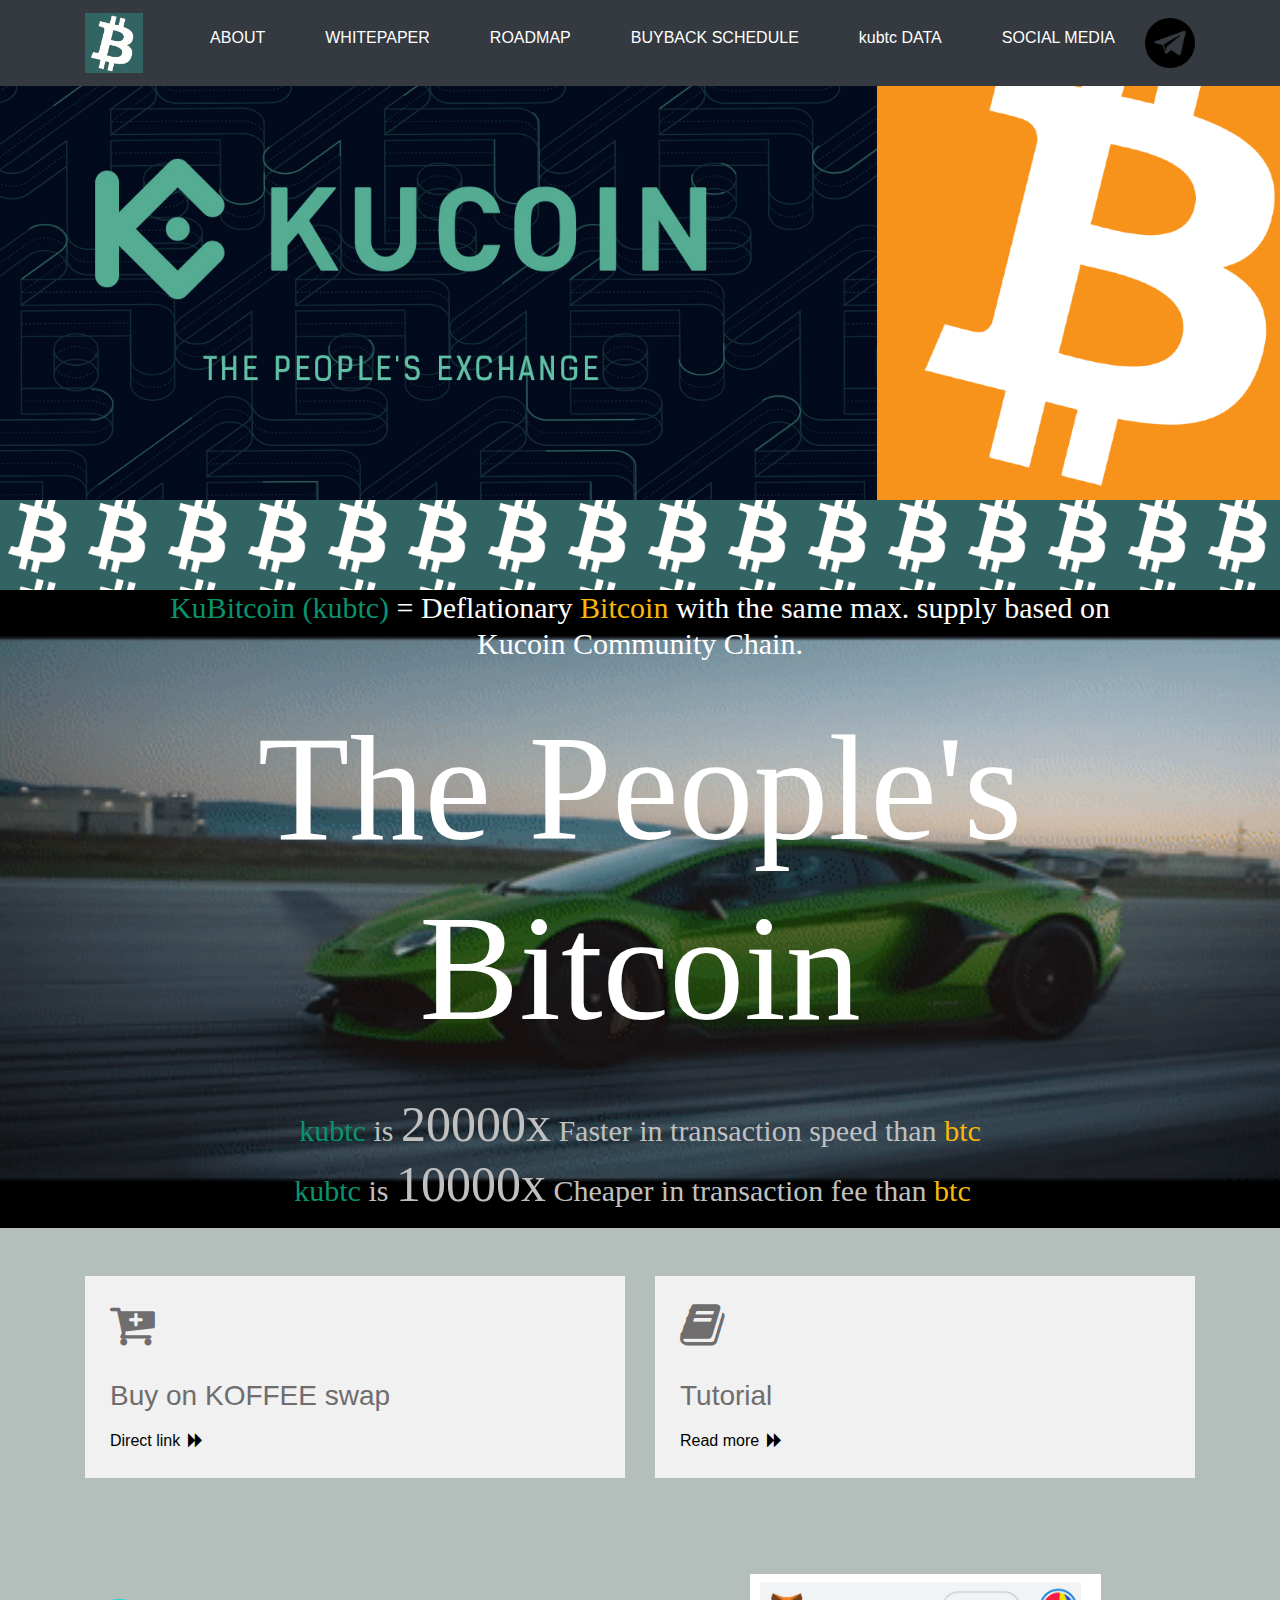
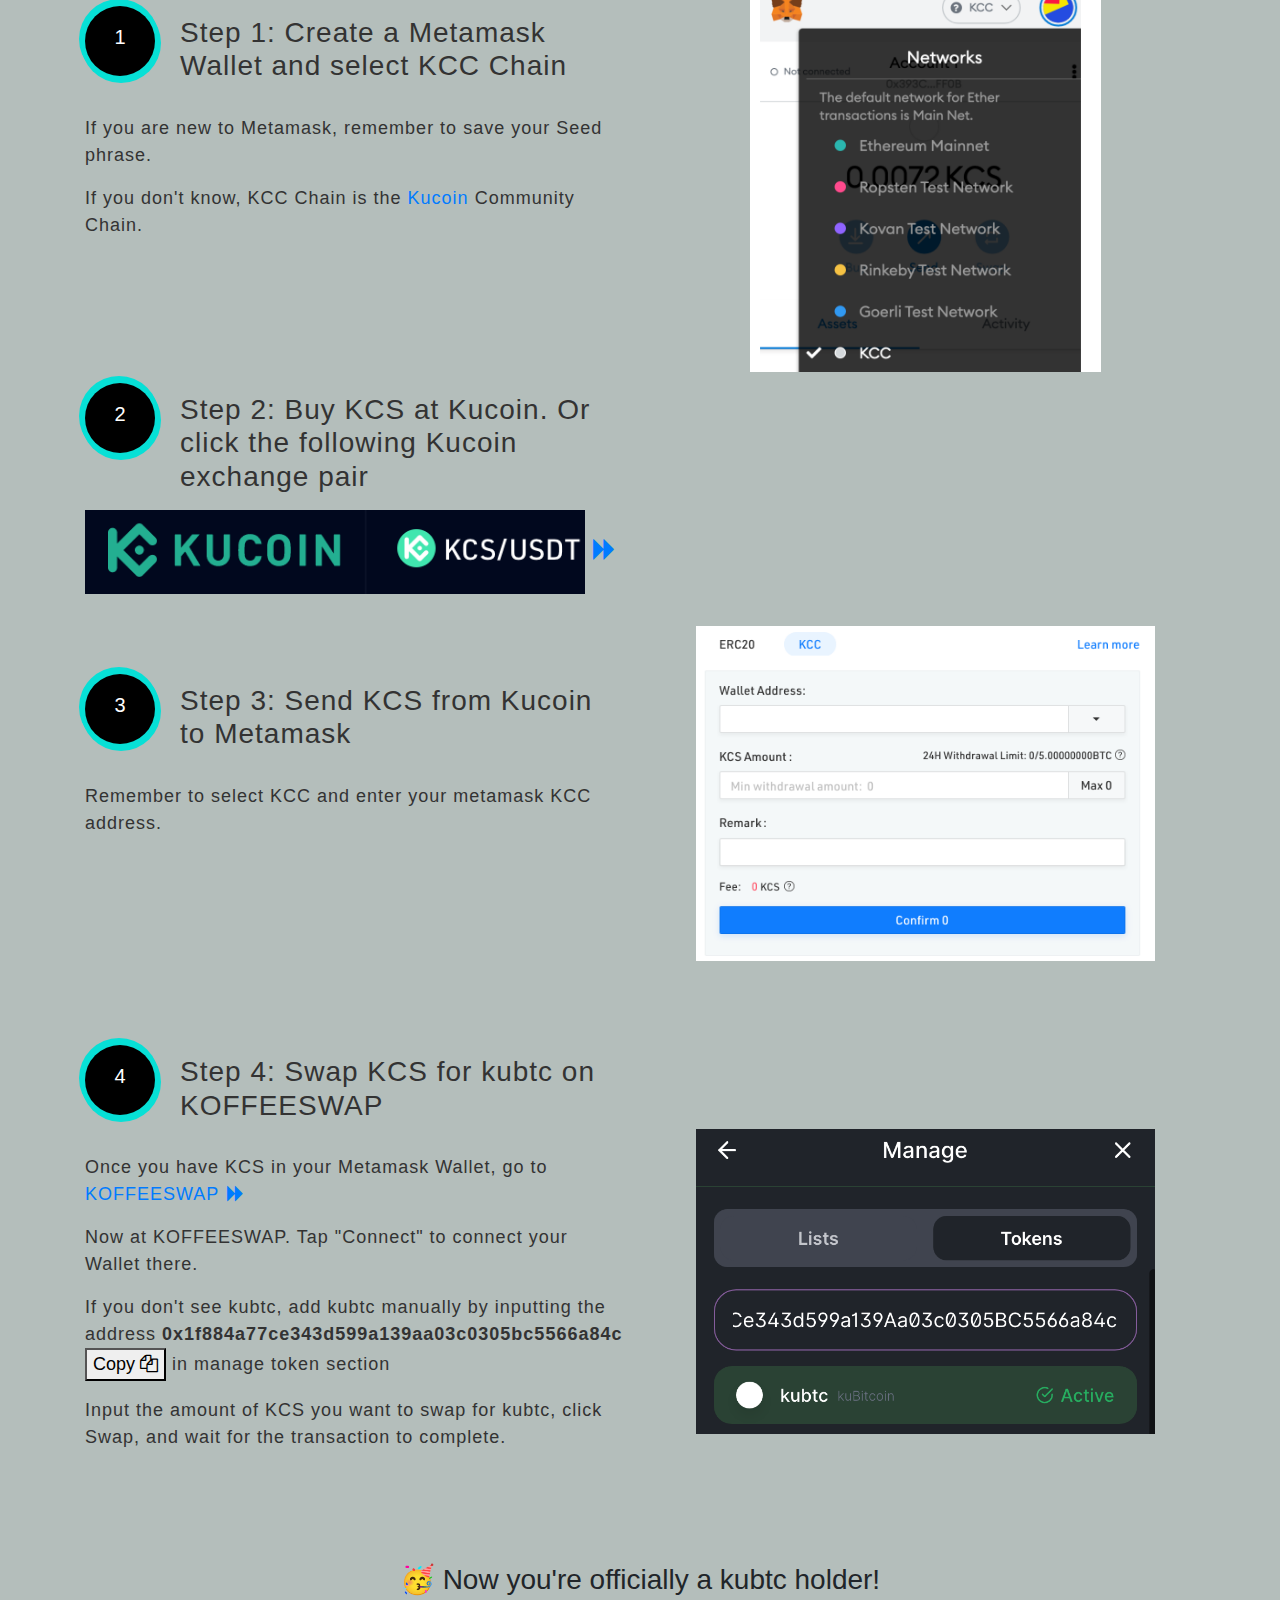
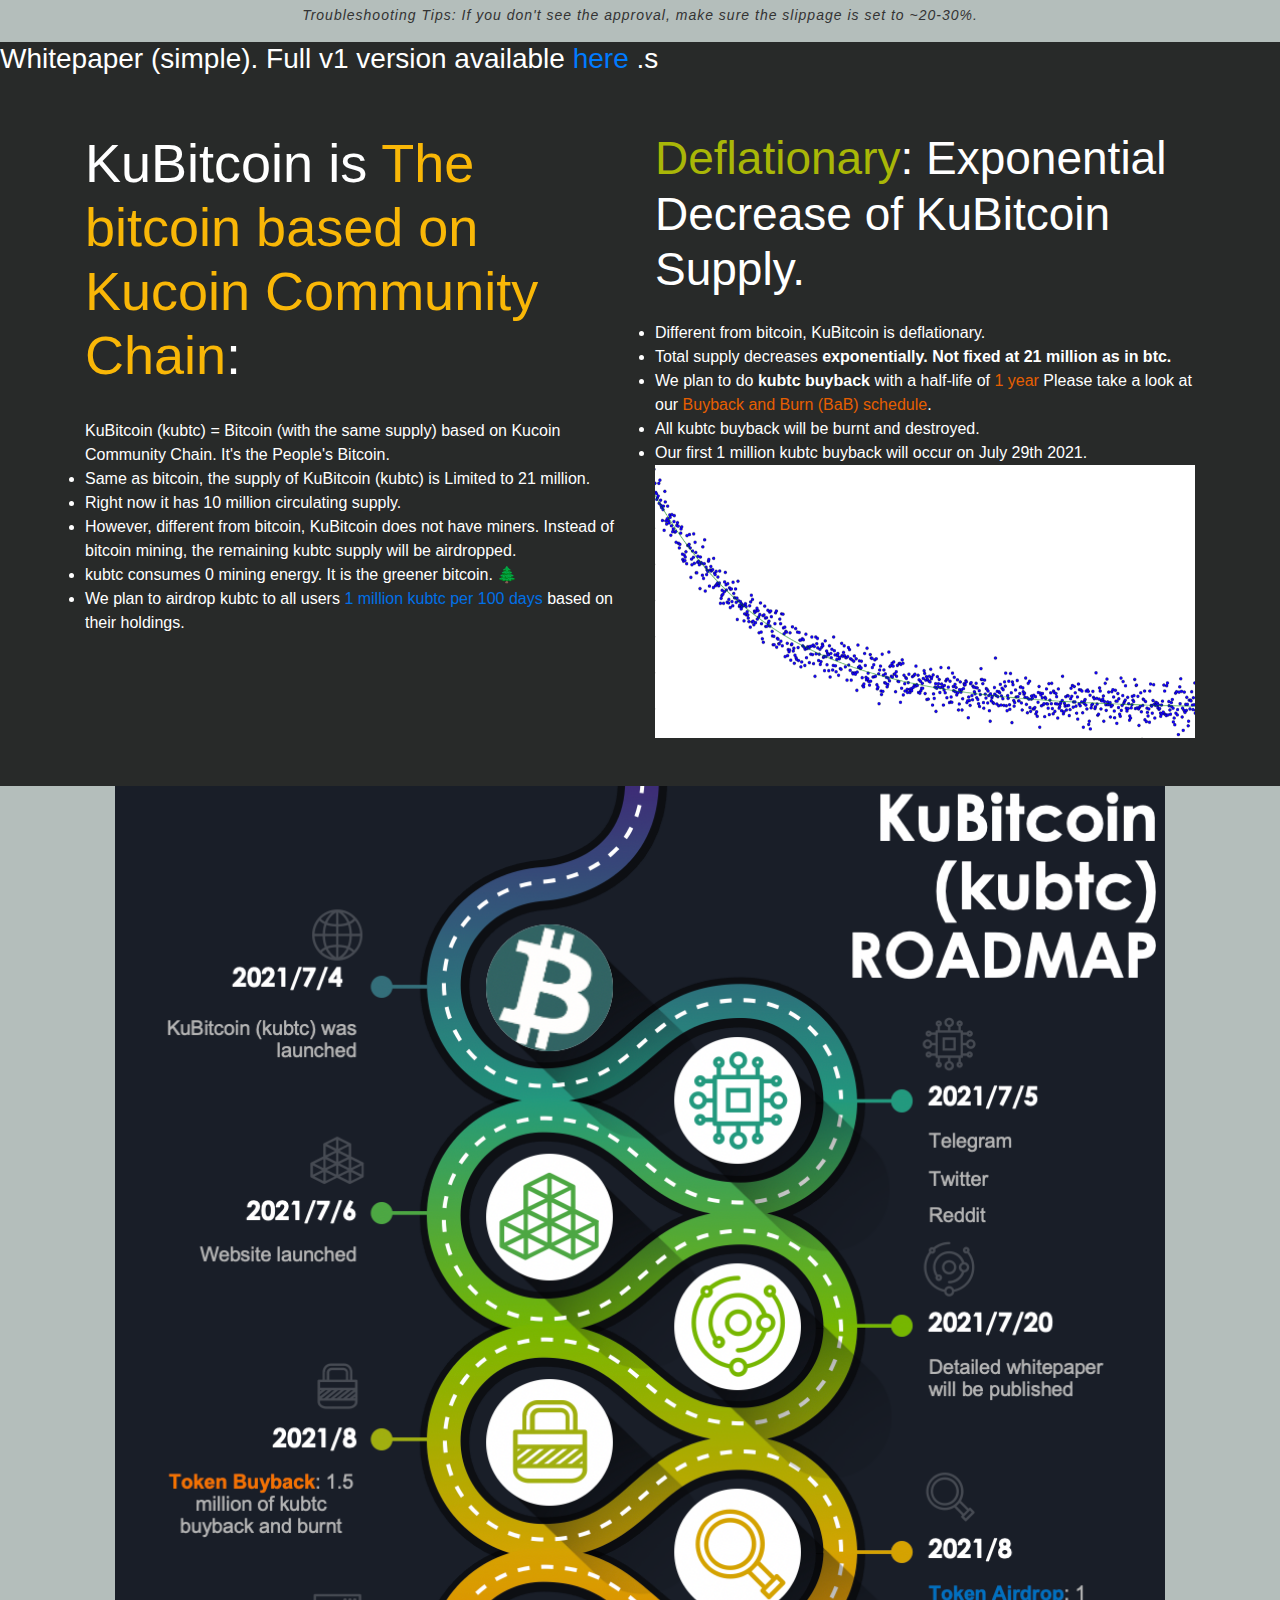
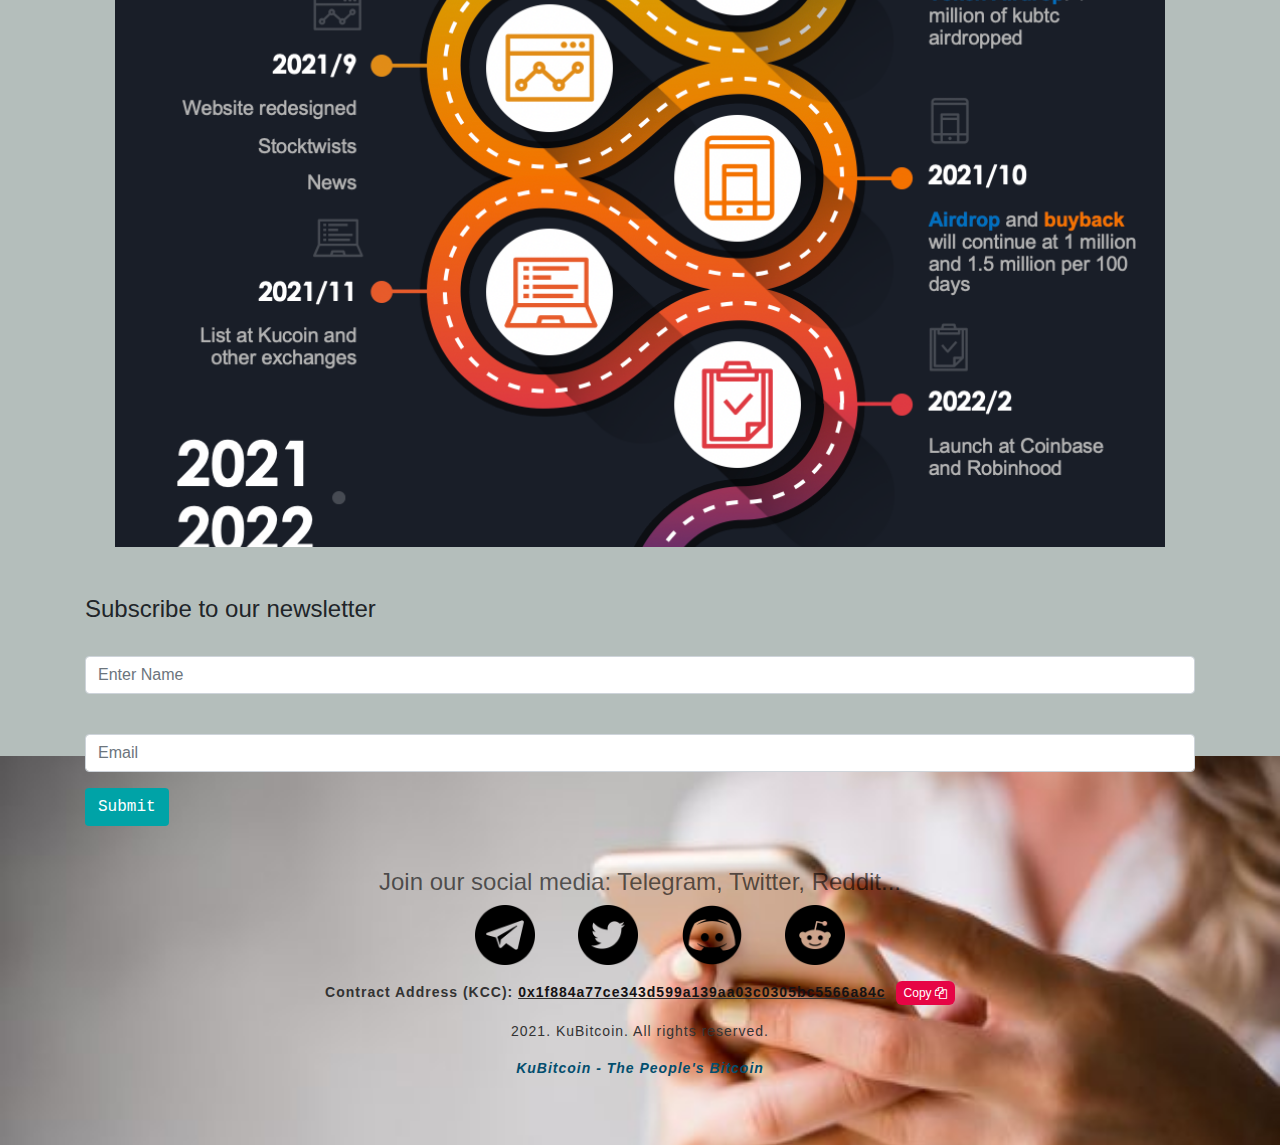
==== commit 820f0920: "36th" ====
--- a/index.html
+++ b/index.html
@@ -53,7 +53,7 @@
 					<ul class="navbar-nav ml-auto ">
 						<li class="nav-item dropdown Open">
 							<a class="nav-link dropdown-toggle" href="#" id="navbarDropdown" role="button" data-toggle="dropdown" aria-haspopup="true" aria-expanded="false">
-								<span style="color: #fff">ABOUT kubtc</span>
+								<span style="color: #fff">ABOUT</span>
 							</a>
 							<div class="dropdown-menu" aria-labelledby="navbarDropdown">
 								<a class="dropdown-item" href="#philo">Why kubtc?</a>
@@ -103,6 +103,19 @@
 
 						</li>
 						<li class="nav-item dropdown Open">
+							<a class="nav-link dropdown-toggle" target="_blank" href="buyback.html">
+								<span style="color: #fff">BUYBACK SCHEDULE</span>
+							</a>
+<!-- 							<div class="dropdown-menu" aria-labelledby="navbarDropdown">
+								<a class="dropdown-item" href="https://poocoin.app/">MARKET DATA</a>
+								<a class="dropdown-item" href="#">WALLET</a>
+								<a class="dropdown-item" href="#">BUY & SELL</a>
+								<a class="dropdown-item" href="#">EXCHANGE</a>
+							</div> -->
+
+						</li>
+
+						<li class="nav-item dropdown Open">
 							<a class="nav-link dropdown-toggle" href="#" id="navbarDropdown" role="button" data-toggle="dropdown" aria-haspopup="true" aria-expanded="false">
 								<span style="color: #fff">kubtc DATA</span>
 							</a>
@@ -169,11 +182,9 @@
 				</div>
 			</div>
 		</nav>
-<!-- 		<div class="home-content text-center container pb-5">
-			<h1>BE READY TO FLY WITH <br> <span style="color: #0a72b3">FUGAZI (FUG)</span></h1>
-			<!-- <a href="#">VIEW MORE</a> -->
-		</div>
-	</div>
+		</div>
+	</div>
+
 
 <!-- 
 	<section-3>
@@ -197,16 +208,25 @@
 			<source src="image/fugazifugazi_trimmed.mp3" type="audio/mpeg">
 			Your browser does not support the audio element.
 			</audio> -->
-			
-
-
-<!-- 			</div>
-		</div> -->
+
+
+
+
 	</div>
 	<div class="section-188 text-center">
+
+<!--Hey! This is the original version
+of Simple CSS Waves-->
+
+
+
+
+
+
+
 <!-- <p><h3><b><span style="color: #003300">KuBitcoin = Bitcoin (with the same supply) based on Kucoin Community Chain. <br> The People's Bitcoin. </br>
 </span></b></h3></p> -->
-<p><h3>  <span style="color: #0A936D">KuBitcoin (kubtc) </span>= <span style="color: #f9b707">Bitcoin </span> with the same max. supply based on <br> Kucoin Community Chain. </br><br> <h8>The People's <br> Bitcoin </br></h8></br>
+<p><h3>  <span style="color: #0A936D">KuBitcoin (kubtc) </span>= Deflationary <span style="color: #f9b707">Bitcoin </span> with the same max. supply based on <br> Kucoin Community Chain. </br><br> <h8>The People's <br> Bitcoin </br></h8></br>
 <ul class="no-bullets">
 	<li> <span style="color: #0A936D">kubtc </span> <span style="color: #C0C0C0">is </span><h9>20000x</h9> <span style="color: #C0C0C0">Faster in transaction speed than </span><span style="color: #f9b707">btc</span> </li>
 	<li> <span style="color: #0A936D">kubtc </span> <span style="color: #C0C0C0"> is </span> <h9>10000x</h9> <span style="color: #C0C0C0">Cheaper in transaction fee than </span><span style="color: #f9b707">btc</span> &nbsp;</li>
@@ -411,8 +431,9 @@
 						<h3 style="font-size: 46px" class="pb-3"><span style="color: #a9b707">Deflationary</span>: Exponential Decrease of KuBitcoin Supply.</h3>
 						<li> Different from bitcoin, KuBitcoin is deflationary. </li>
 						<li>Total supply decreases <b>exponentially. Not fixed at 21 million as in btc.</b> </li>
-						<li>We plan to do <b> kubtc buyback </b> at rate of <span style="color: #E65F01"> 1.5 millions kubtc per 100 days </span>.</b> </li>
+						<li>We plan to do <b> kubtc buyback </b> with a half-life of <span style="color: #E65F01"> 1 year </span> Please take a look at our  <a href="buyback.html" target="_blank" style="color: #E65F01">Buyback and Burn (BaB) schedule</a>.</li>
 						<li>All kubtc buyback will be burnt and destroyed.</b> </li>
+						<li>Our first 1 million kubtc buyback will occur on July 29th 2021.</li>
 						<img src="image/deflationary.png" alt="" class="img-fluid">
 <!-- 						<p class="pb-4">Here is 3 Easy Steps to Busy & Sell Bitcoin. Lorem Ipsum has been the industry's standard dummy text ever since the 1500s, when an unknown.</p> -->
 <!-- 						<div class="row pt-2">
--- a/style.css
+++ b/style.css
@@ -6,7 +6,6 @@
     background-position: center; /* Center the image */
     background-repeat: no-repeat; /* Do not repeat the image */
     background-size: cover; /* Resize the background image to cover the entire container */
-
 }
 /*@media (min-width: 992px) {
 	.home-content{
@@ -269,8 +268,8 @@
     background-attachment: fixed;
     background-position: left;
     background-repeat: repeat;
-background-size: 100px;
-  height: 160px; /* You must set a specified height */
+background-size: 80px;
+  height: 100px; /* You must set a specified height */
     background-repeat: repeat; /* Do not repeat the image */
 /*    background-size: cover;  Resize the background image to cover the entire container */
 
@@ -987,3 +986,111 @@
 footer a {
     color: rgba(255,255,255,.8);
 }
+
+
+@import url(//fonts.googleapis.com/css?family=Lato:300:400);
+
+body {
+  margin:0;
+}
+
+h1 {
+  font-family: 'Lato', sans-serif;
+  font-weight:300;
+  letter-spacing: 2px;
+  font-size:48px;
+}
+p {
+  font-family: 'Lato', sans-serif;
+  letter-spacing: 1px;
+  font-size:14px;
+  color: #333333;
+}
+
+.header {
+  position:relative;
+  text-align:center;
+  background: linear-gradient(60deg, rgba(84,58,183,1) 0%, rgba(0,172,193,1) 100%);
+  color:white;
+}
+.logo {
+  width:50px;
+  fill:white;
+  padding-right:15px;
+  display:inline-block;
+  vertical-align: middle;
+}
+
+.inner-header {
+  height:15vh;
+  width:100%;
+  margin: 0;
+  padding: 0;
+}
+
+.flex { /*Flexbox for containers*/
+  display: flex;
+  justify-content: center;
+  align-items: center;
+  text-align: center;
+}
+
+.waves {
+  position:relative;
+  width: 100%;
+  height:15vh;
+  margin-bottom:-7px; /*Fix for safari gap*/
+  min-height:20px;
+  max-height:25px;
+}
+
+.content {
+  position:relative;
+  height:5vh;
+  text-align:center;
+  background-color: white;
+}
+
+/* Animation */
+
+.parallax > use {
+  animation: move-forever 25s cubic-bezier(.55,.5,.45,.5)     infinite;
+}
+.parallax > use:nth-child(1) {
+  animation-delay: -2s;
+  animation-duration: 7s;
+}
+.parallax > use:nth-child(2) {
+  animation-delay: -3s;
+  animation-duration: 10s;
+}
+.parallax > use:nth-child(3) {
+  animation-delay: -4s;
+  animation-duration: 13s;
+}
+.parallax > use:nth-child(4) {
+  animation-delay: -5s;
+  animation-duration: 20s;
+}
+@keyframes move-forever {
+  0% {
+   transform: translate3d(-90px,0,0);
+  }
+  100% { 
+    transform: translate3d(85px,0,0);
+  }
+}
+/*Shrinking for mobile*/
+@media (max-width: 768px) {
+  .waves {
+    height:20px;
+    min-height:20px;
+  }
+  .content {
+    height:10vh;
+  }
+  h1 {
+    font-size:24px;
+  }
+}
+
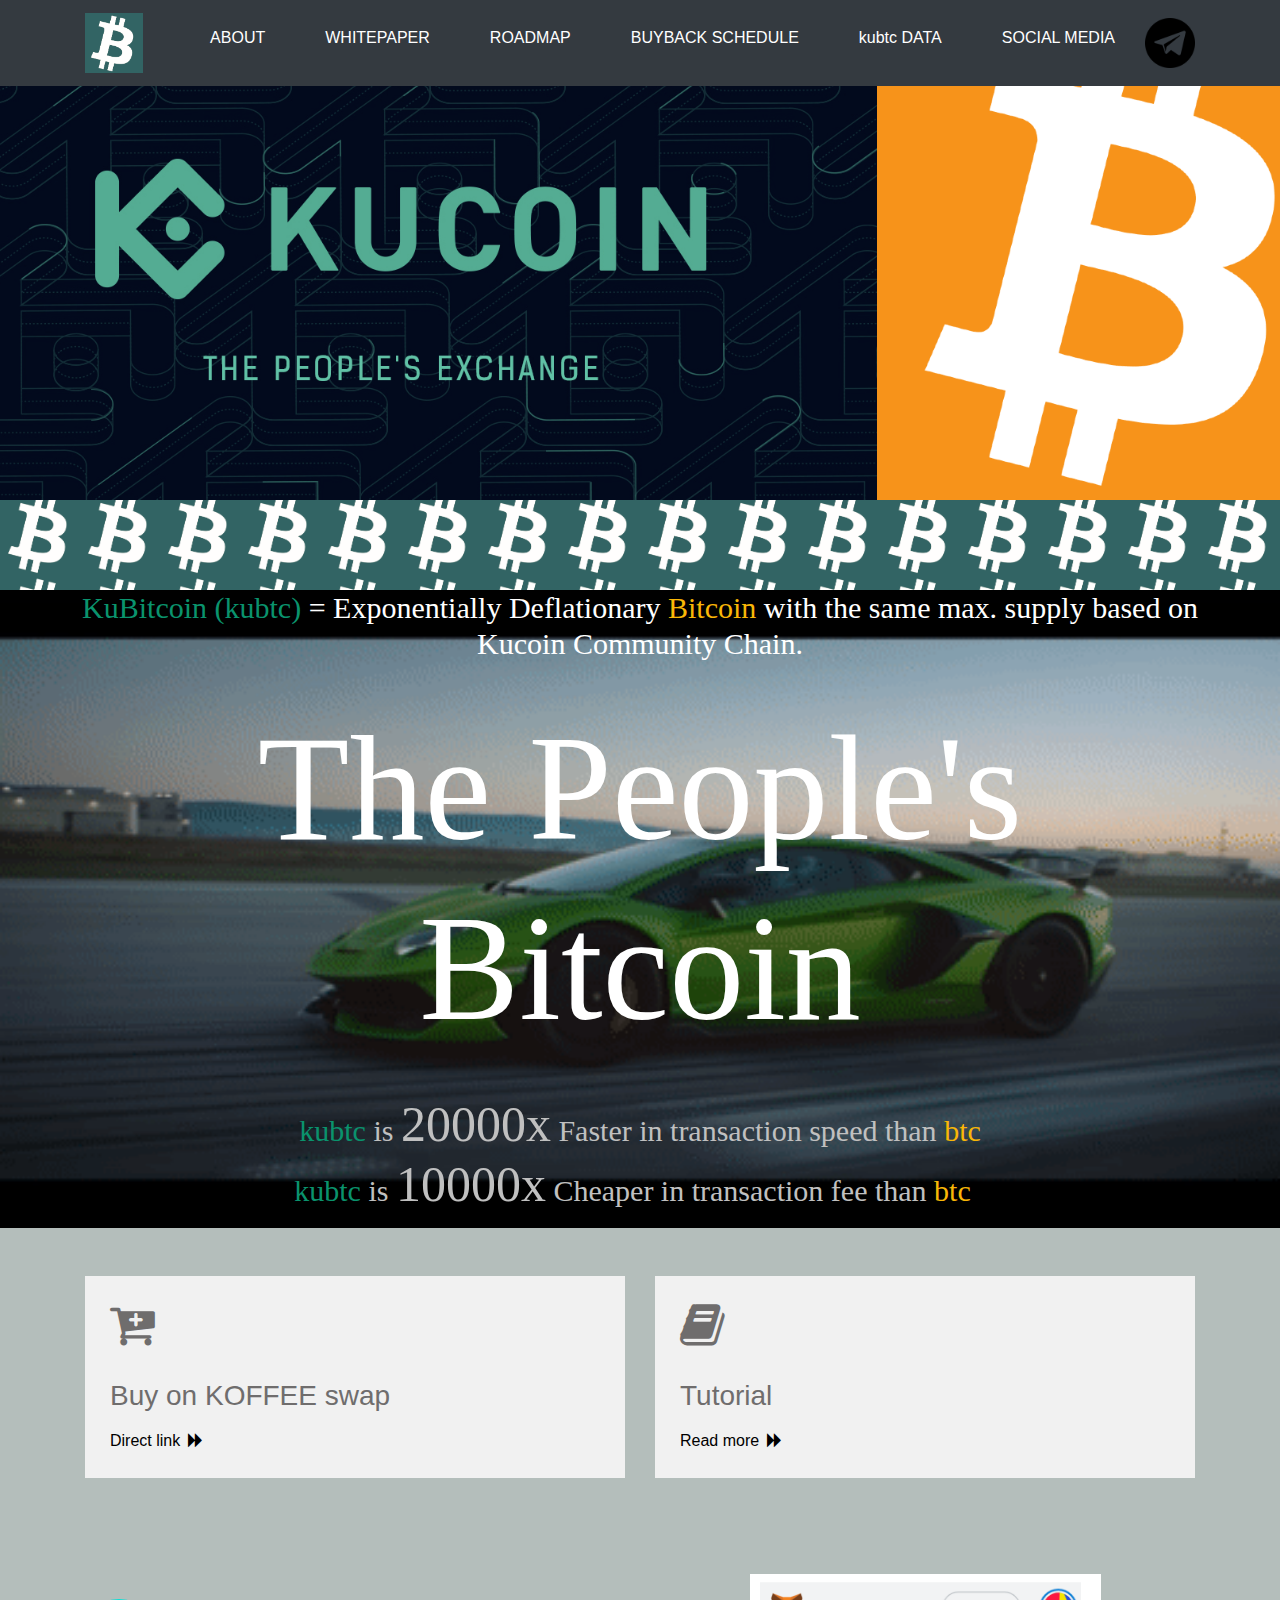
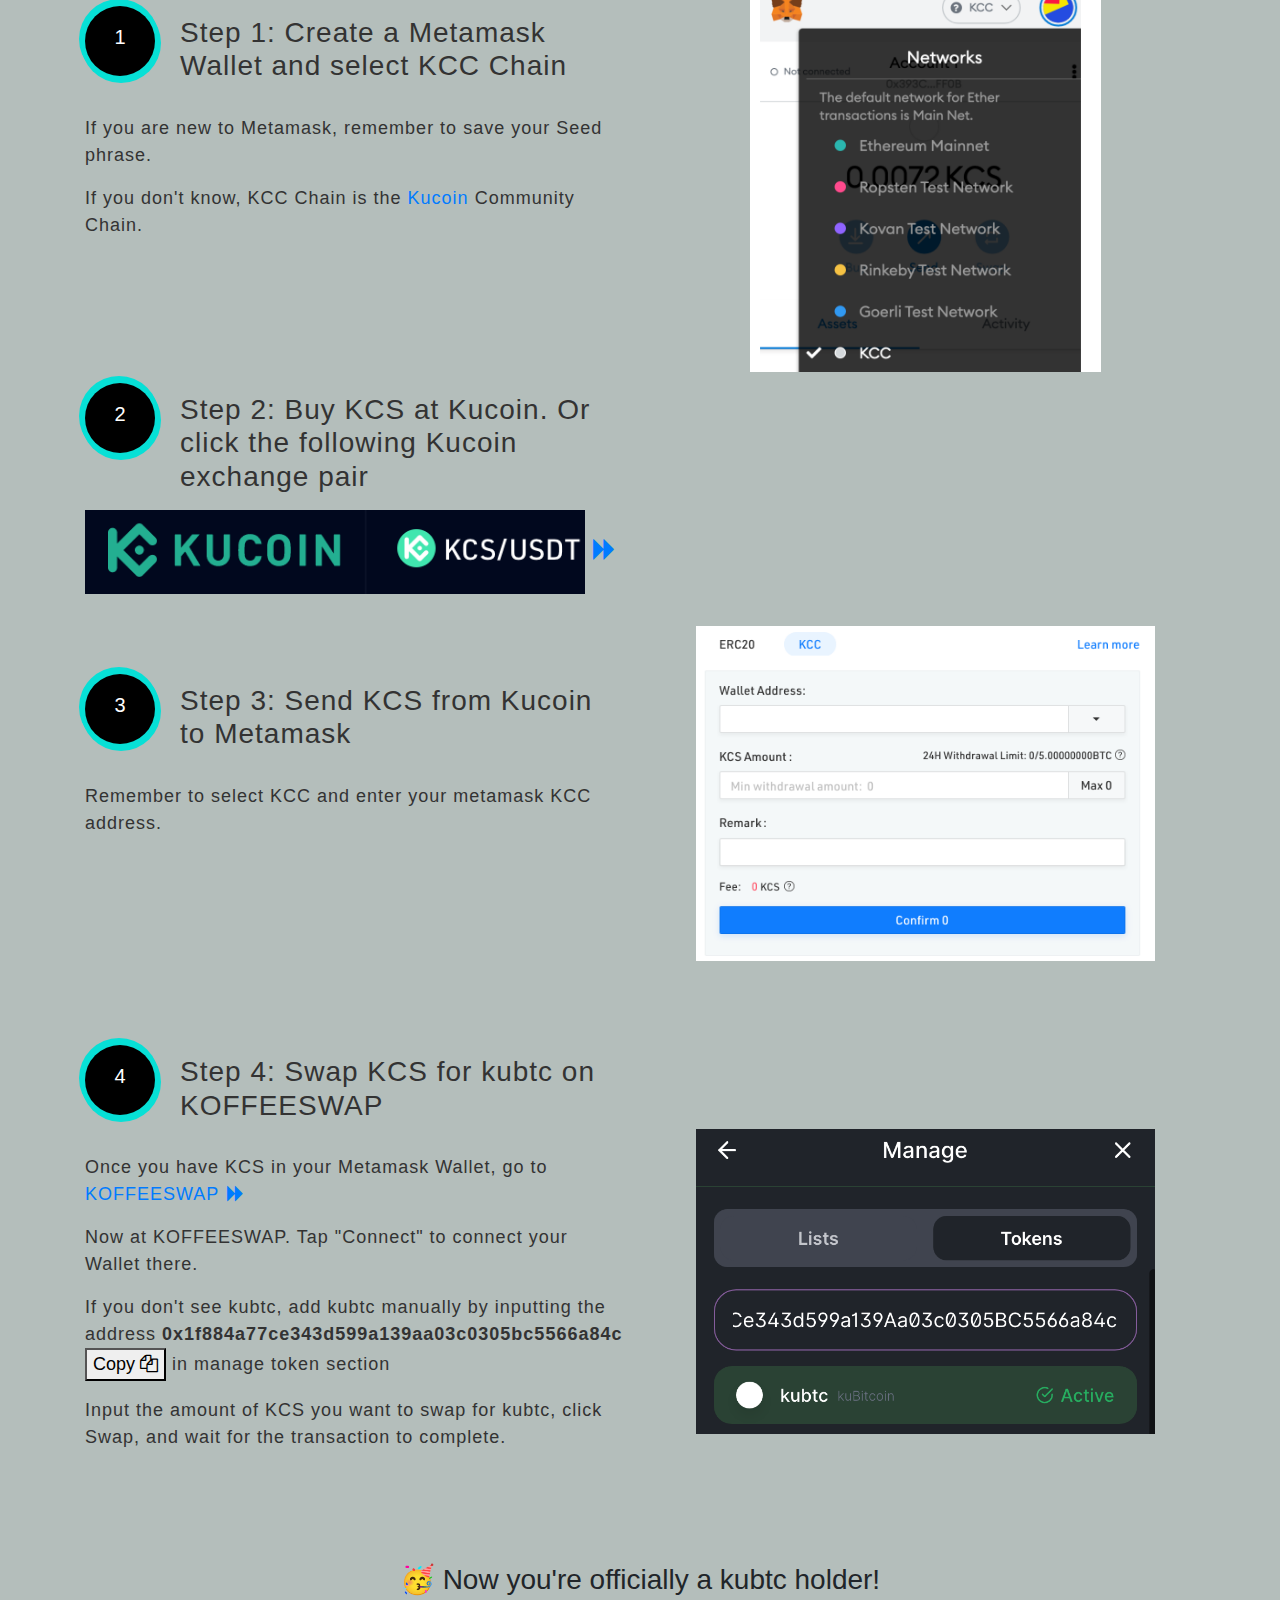
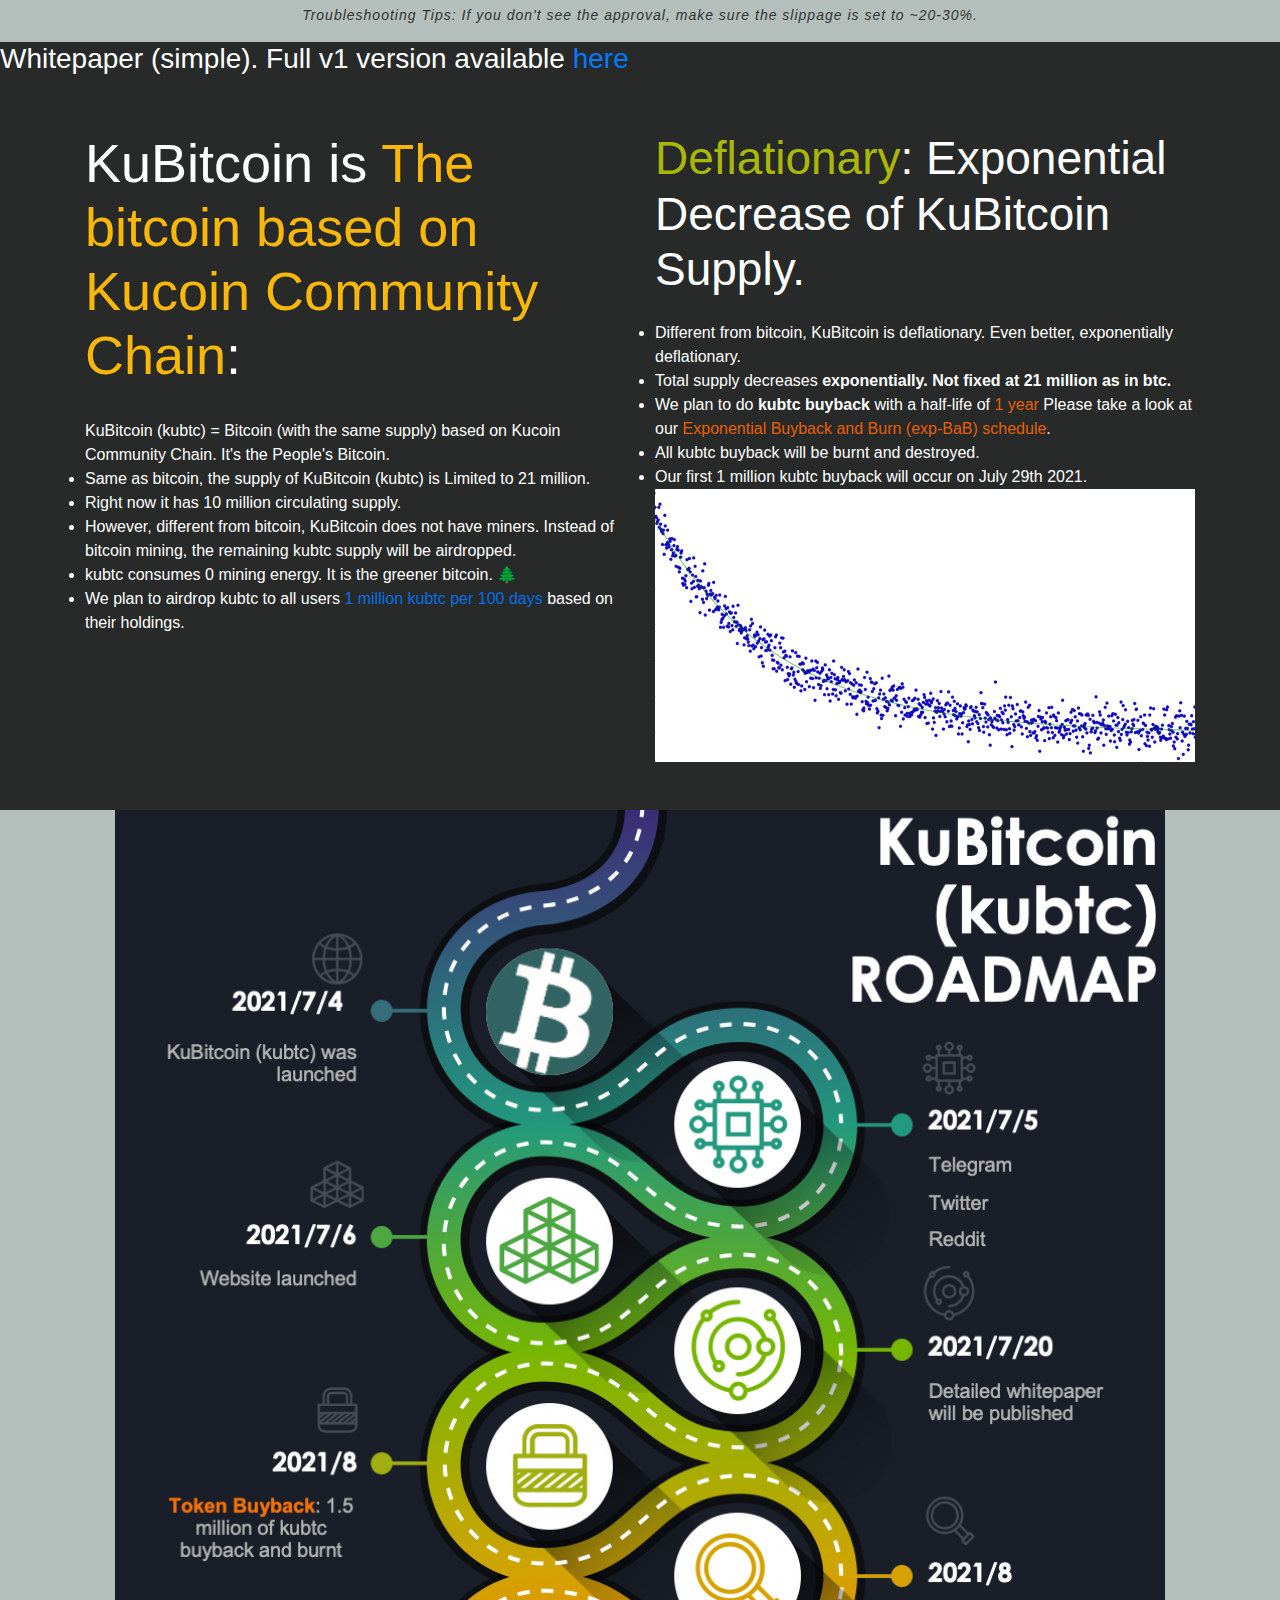
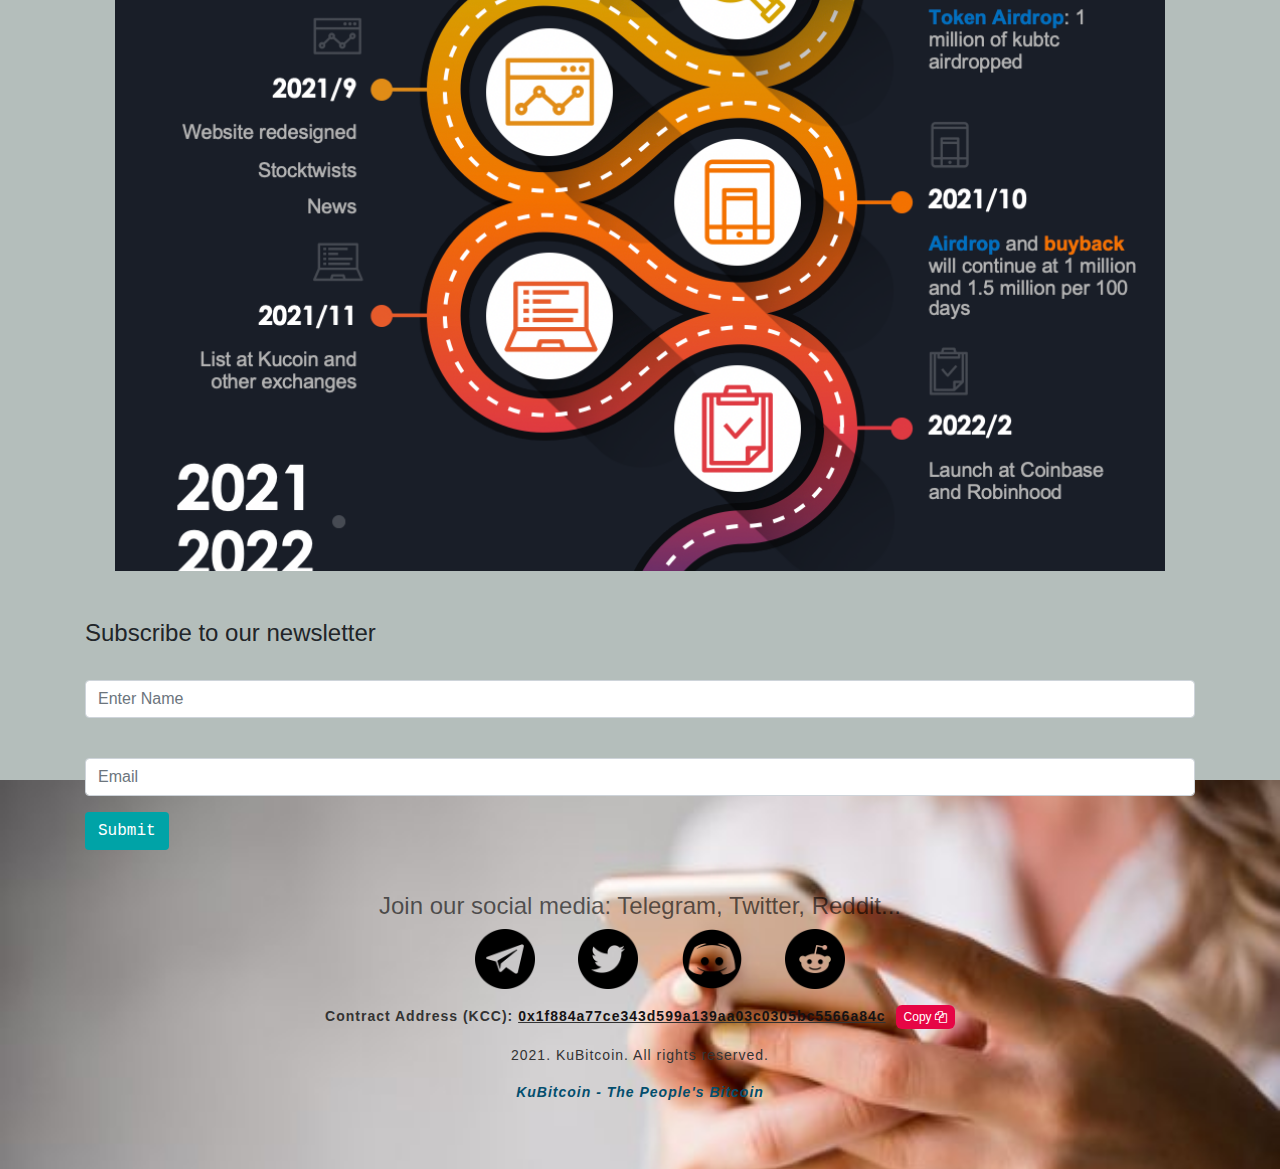
==== commit 6a463754: "41th" ====
--- a/index.html
+++ b/index.html
@@ -48,7 +48,15 @@
 				<button class="navbar-toggler" type="button" data-toggle="collapse" data-target="#navbarSupportedContent" aria-controls="navbarSupportedContent" aria-expanded="false" aria-label="Toggle navigation">
 					<span class="navbar-toggler-icon"></span>
 				</button>
-
+						<div id="google_translate_element"></div>
+
+<script type="text/javascript">
+function googleTranslateElementInit() {
+  new google.translate.TranslateElement({pageLanguage: 'en'}, 'google_translate_element');
+}
+</script>
+
+<script type="text/javascript" src="//translate.google.com/translate_a/element.js?cb=googleTranslateElementInit"></script>
 				<div class="collapse navbar-collapse" id="navbarSupportedContent">
 					<ul class="navbar-nav ml-auto ">
 						<li class="nav-item dropdown Open">
@@ -165,6 +173,8 @@
 							</div> -->
 
 						</li>
+						
+
 <!-- 						<li class="nav-item dropdown Optional">
 							<a class="nav-link dropdown-toggle" href="#" id="navbarDropdown" role="button" data-toggle="dropdown" aria-haspopup="true" aria-expanded="false">
 								CONTACT
@@ -226,7 +236,7 @@
 
 <!-- <p><h3><b><span style="color: #003300">KuBitcoin = Bitcoin (with the same supply) based on Kucoin Community Chain. <br> The People's Bitcoin. </br>
 </span></b></h3></p> -->
-<p><h3>  <span style="color: #0A936D">KuBitcoin (kubtc) </span>= Deflationary <span style="color: #f9b707">Bitcoin </span> with the same max. supply based on <br> Kucoin Community Chain. </br><br> <h8>The People's <br> Bitcoin </br></h8></br>
+<p><h3>  <span style="color: #0A936D">KuBitcoin (kubtc) </span>= Exponentially Deflationary <span style="color: #f9b707">Bitcoin </span> with the same max. supply based on <br> Kucoin Community Chain. </br><br> <h8>The People's <br> Bitcoin </br></h8></br>
 <ul class="no-bullets">
 	<li> <span style="color: #0A936D">kubtc </span> <span style="color: #C0C0C0">is </span><h9>20000x</h9> <span style="color: #C0C0C0">Faster in transaction speed than </span><span style="color: #f9b707">btc</span> </li>
 	<li> <span style="color: #0A936D">kubtc </span> <span style="color: #C0C0C0"> is </span> <h9>10000x</h9> <span style="color: #C0C0C0">Cheaper in transaction fee than </span><span style="color: #f9b707">btc</span> &nbsp;</li>
@@ -409,7 +419,7 @@
 
 	<div id="whitepaper"  class="section-9">
 		<div class="sec9-overlay">
-			<h3 >Whitepaper (simple). Full v1 version available <a href="image/whitepaperv1.pdf" target="_blank"> here </a>.s</h3>
+			<h3 >Whitepaper (simple). Full v1 version available <a href="image/whitepaperv1.pdf" target="_blank"> here </a></h3>
 			<div class="container">
 				<div class="row pb-5 pt-5">
 					<div class="col-lg-6 col-12 section-9-left">
@@ -429,9 +439,9 @@
 					</div>
 					<div class="col-lg-6 col-12 section-9-right">
 						<h3 style="font-size: 46px" class="pb-3"><span style="color: #a9b707">Deflationary</span>: Exponential Decrease of KuBitcoin Supply.</h3>
-						<li> Different from bitcoin, KuBitcoin is deflationary. </li>
+						<li> Different from bitcoin, KuBitcoin is deflationary. Even better, exponentially deflationary.</li>
 						<li>Total supply decreases <b>exponentially. Not fixed at 21 million as in btc.</b> </li>
-						<li>We plan to do <b> kubtc buyback </b> with a half-life of <span style="color: #E65F01"> 1 year </span> Please take a look at our  <a href="buyback.html" target="_blank" style="color: #E65F01">Buyback and Burn (BaB) schedule</a>.</li>
+						<li>We plan to do <b> kubtc buyback </b> with a half-life of <span style="color: #E65F01"> 1 year </span> Please take a look at our  <a href="buyback.html" target="_blank" style="color: #E65F01"> Exponential Buyback and Burn (exp-BaB) schedule</a>.</li>
 						<li>All kubtc buyback will be burnt and destroyed.</b> </li>
 						<li>Our first 1 million kubtc buyback will occur on July 29th 2021.</li>
 						<img src="image/deflationary.png" alt="" class="img-fluid">
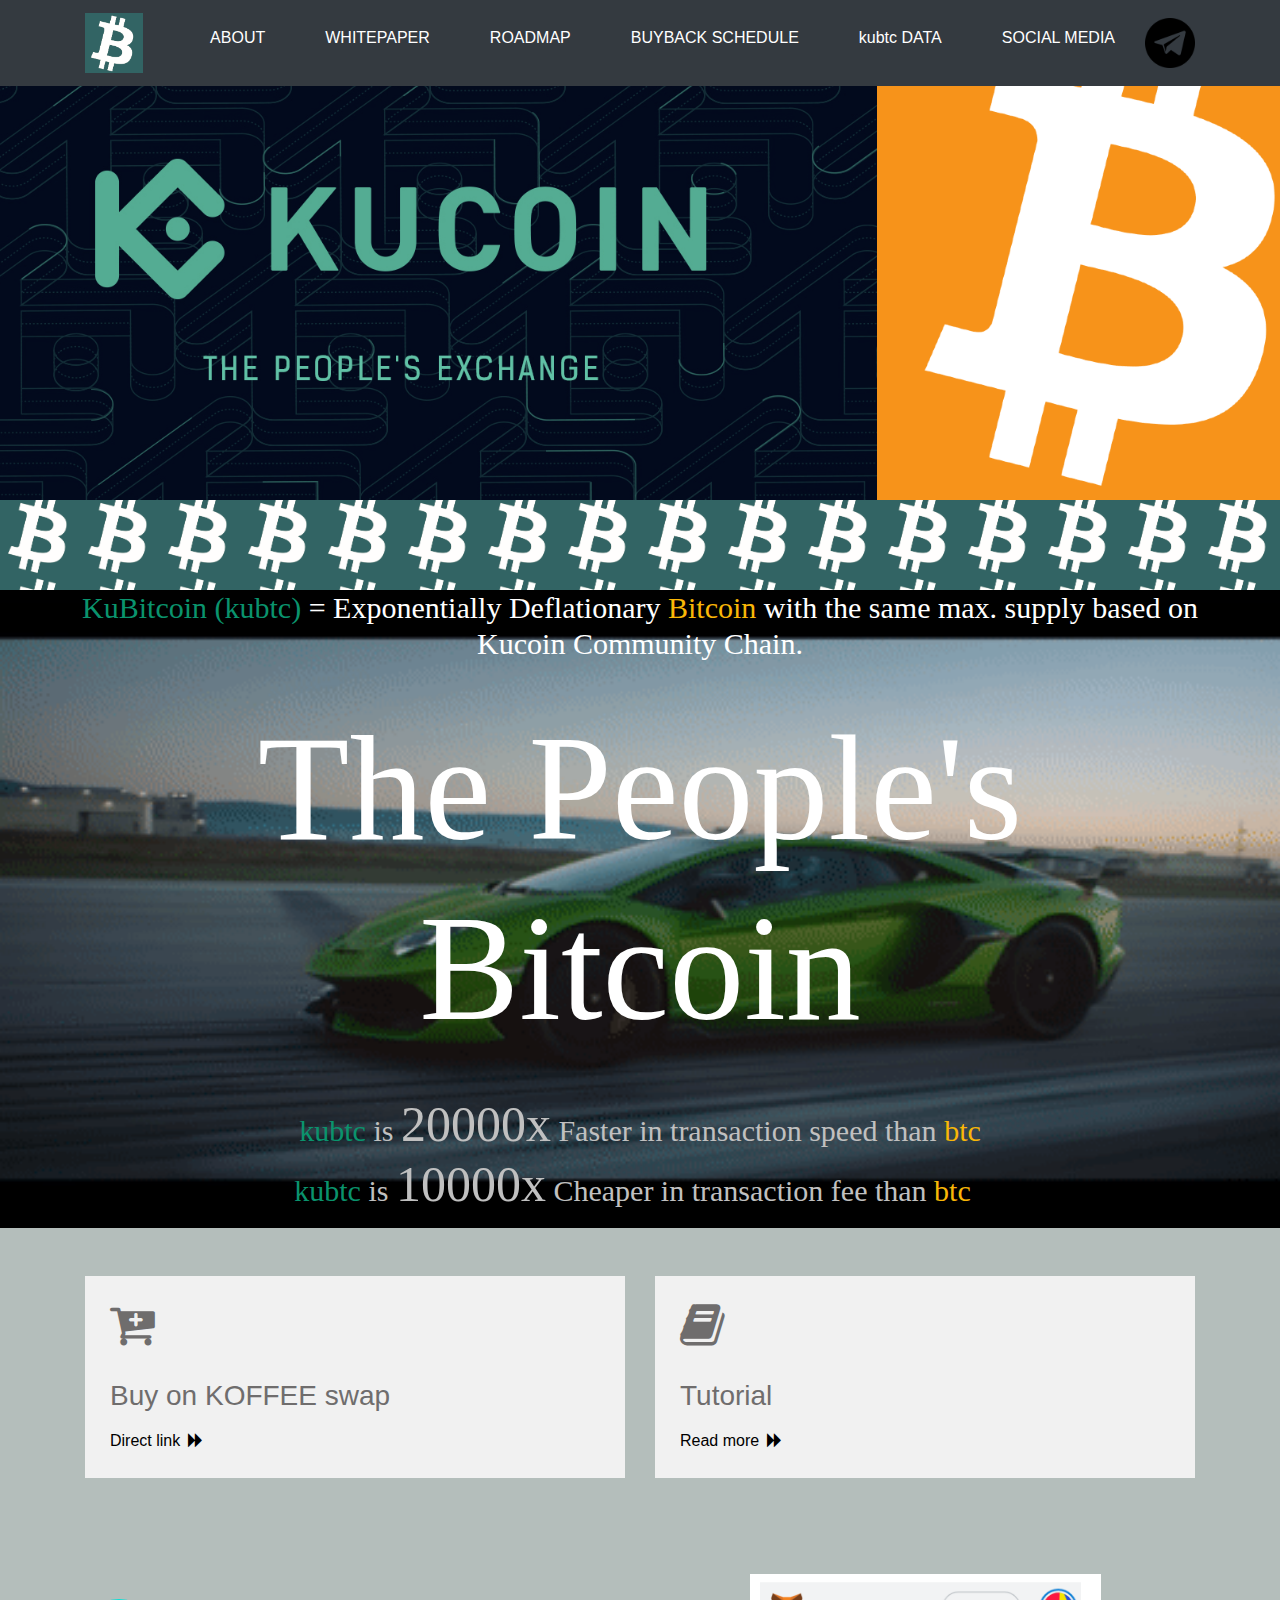
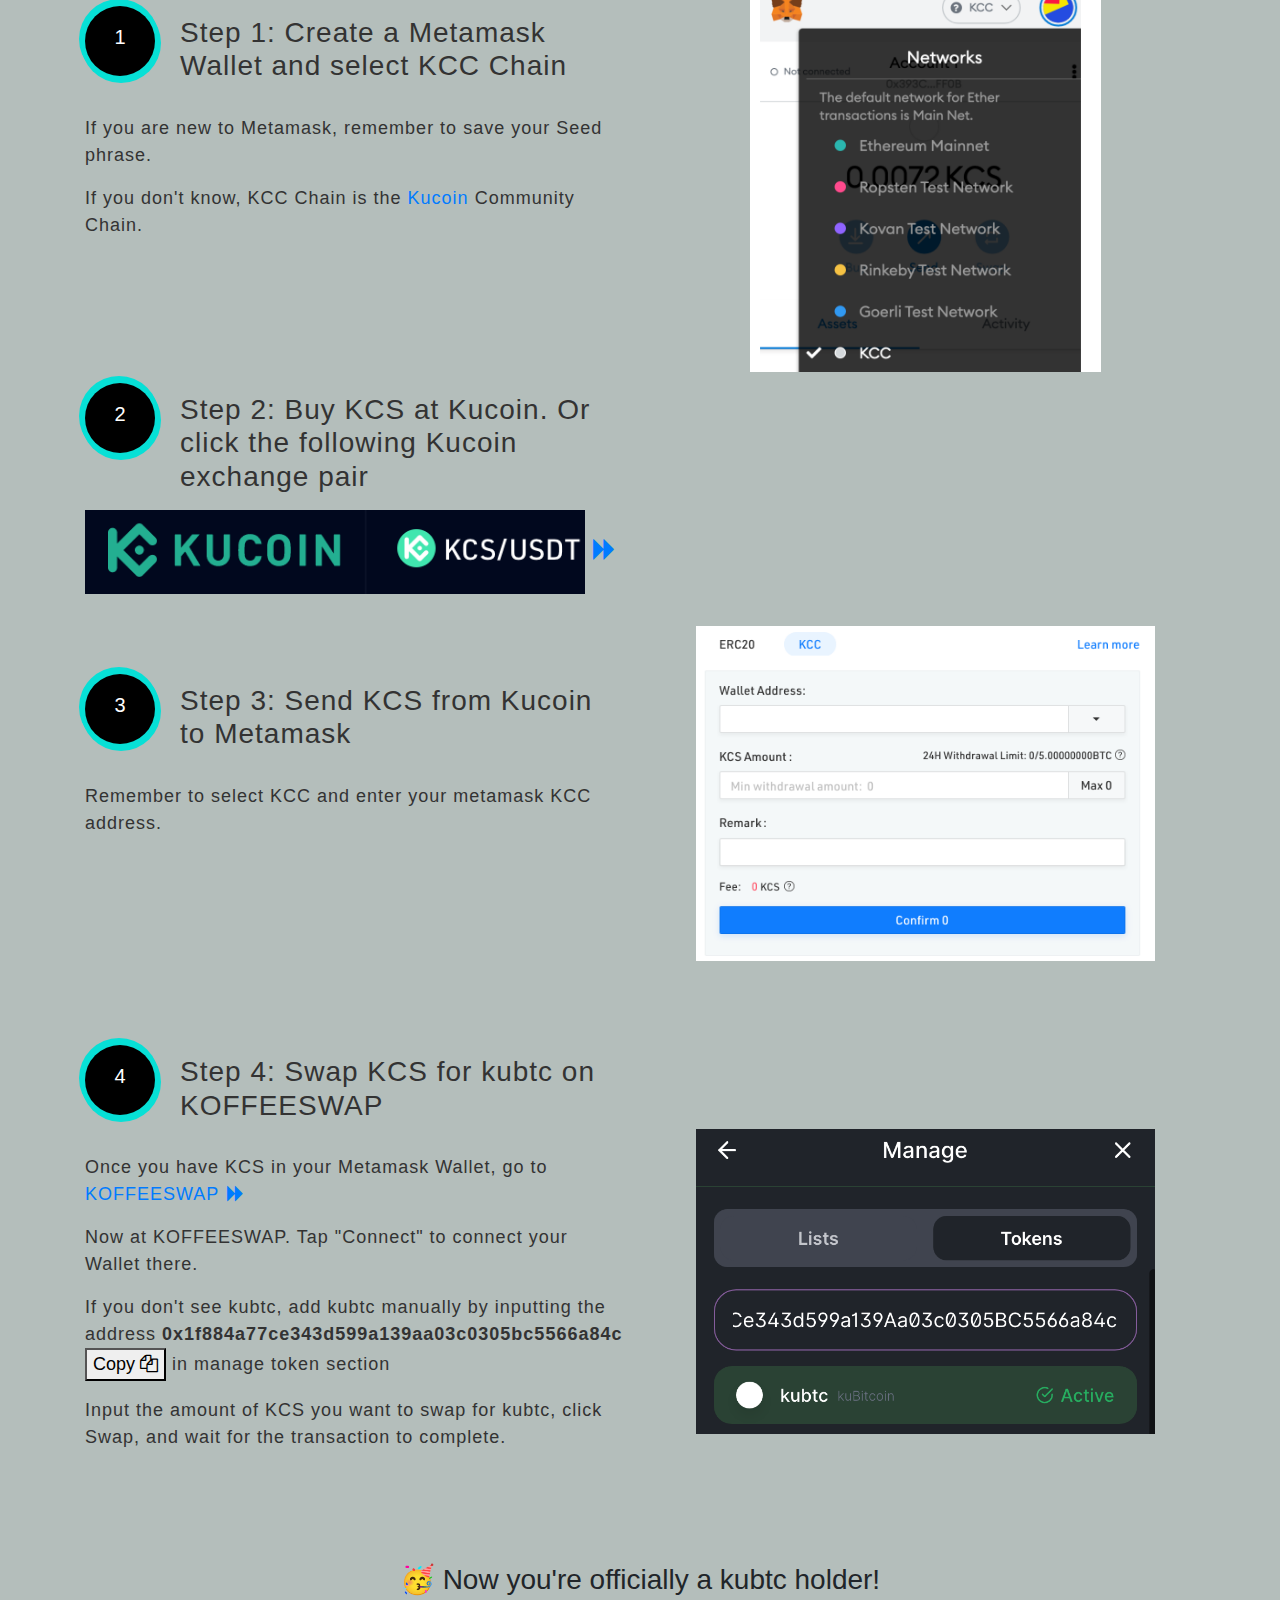
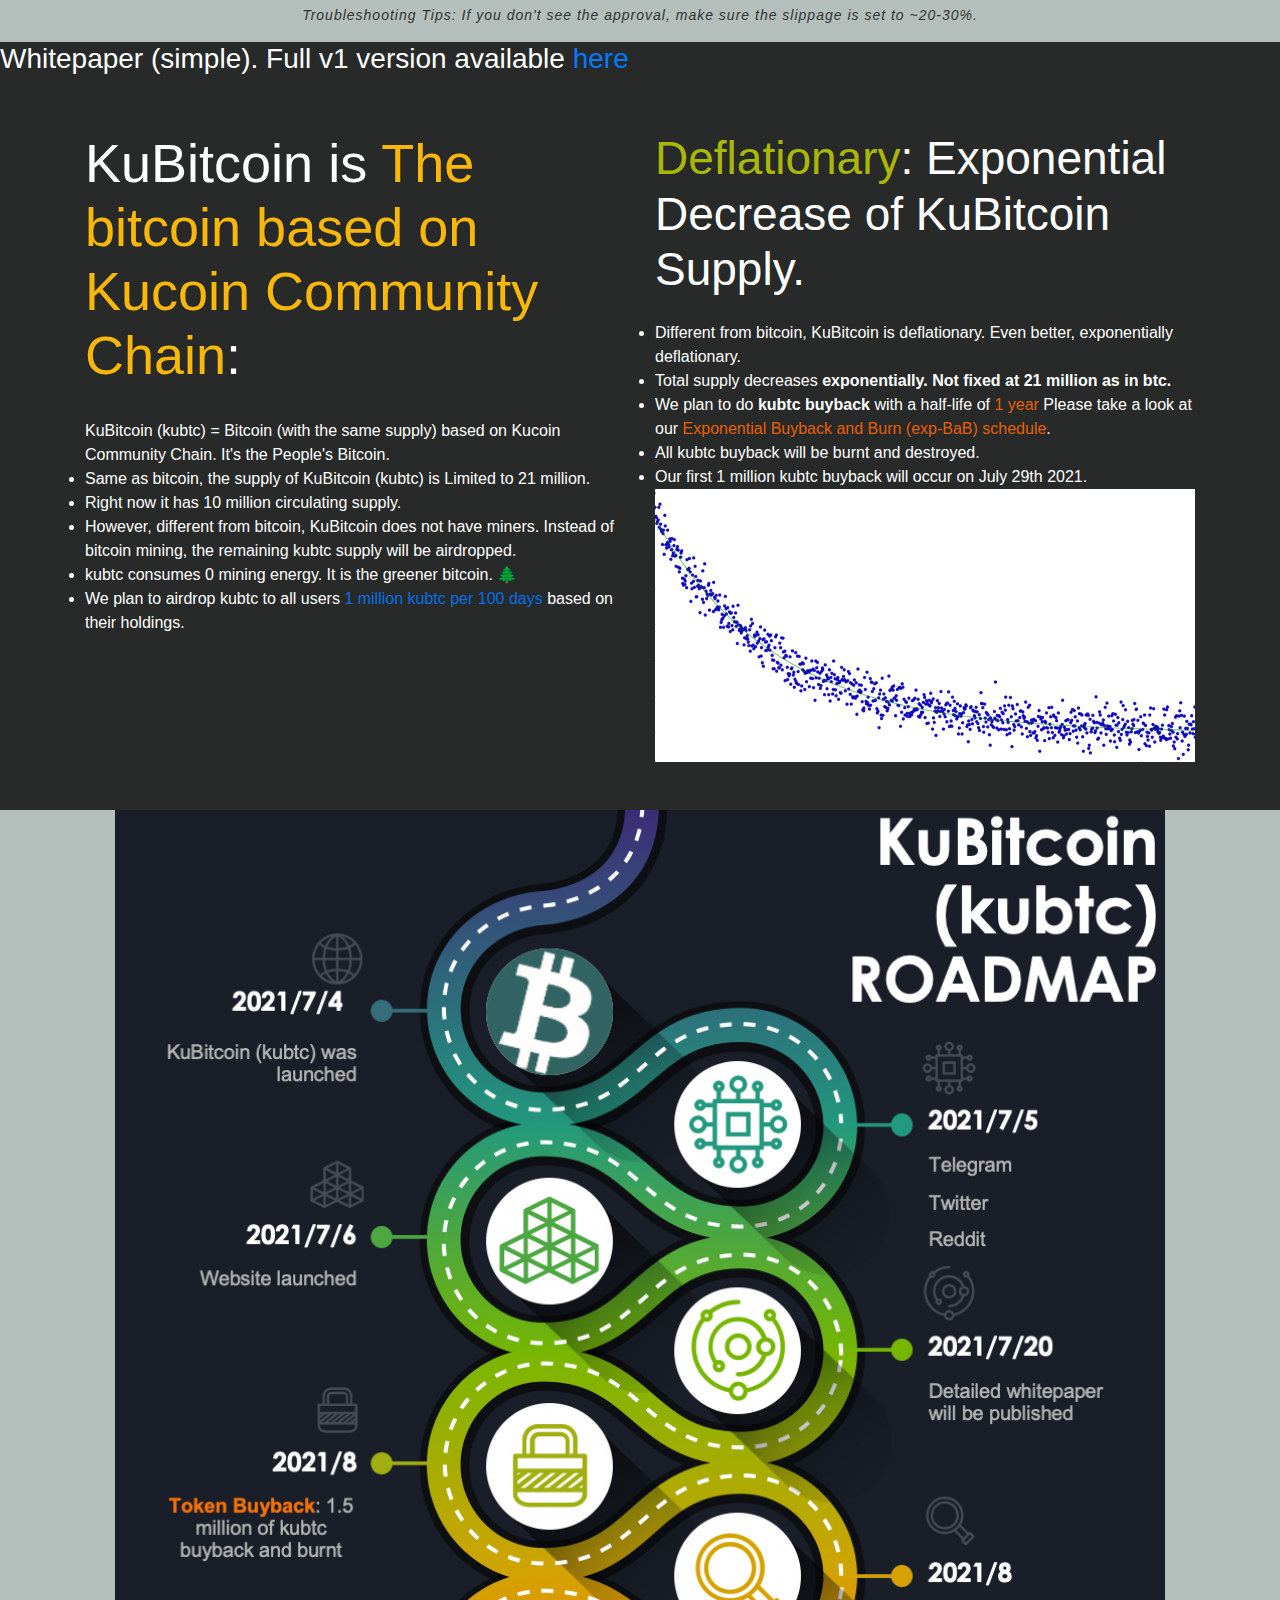
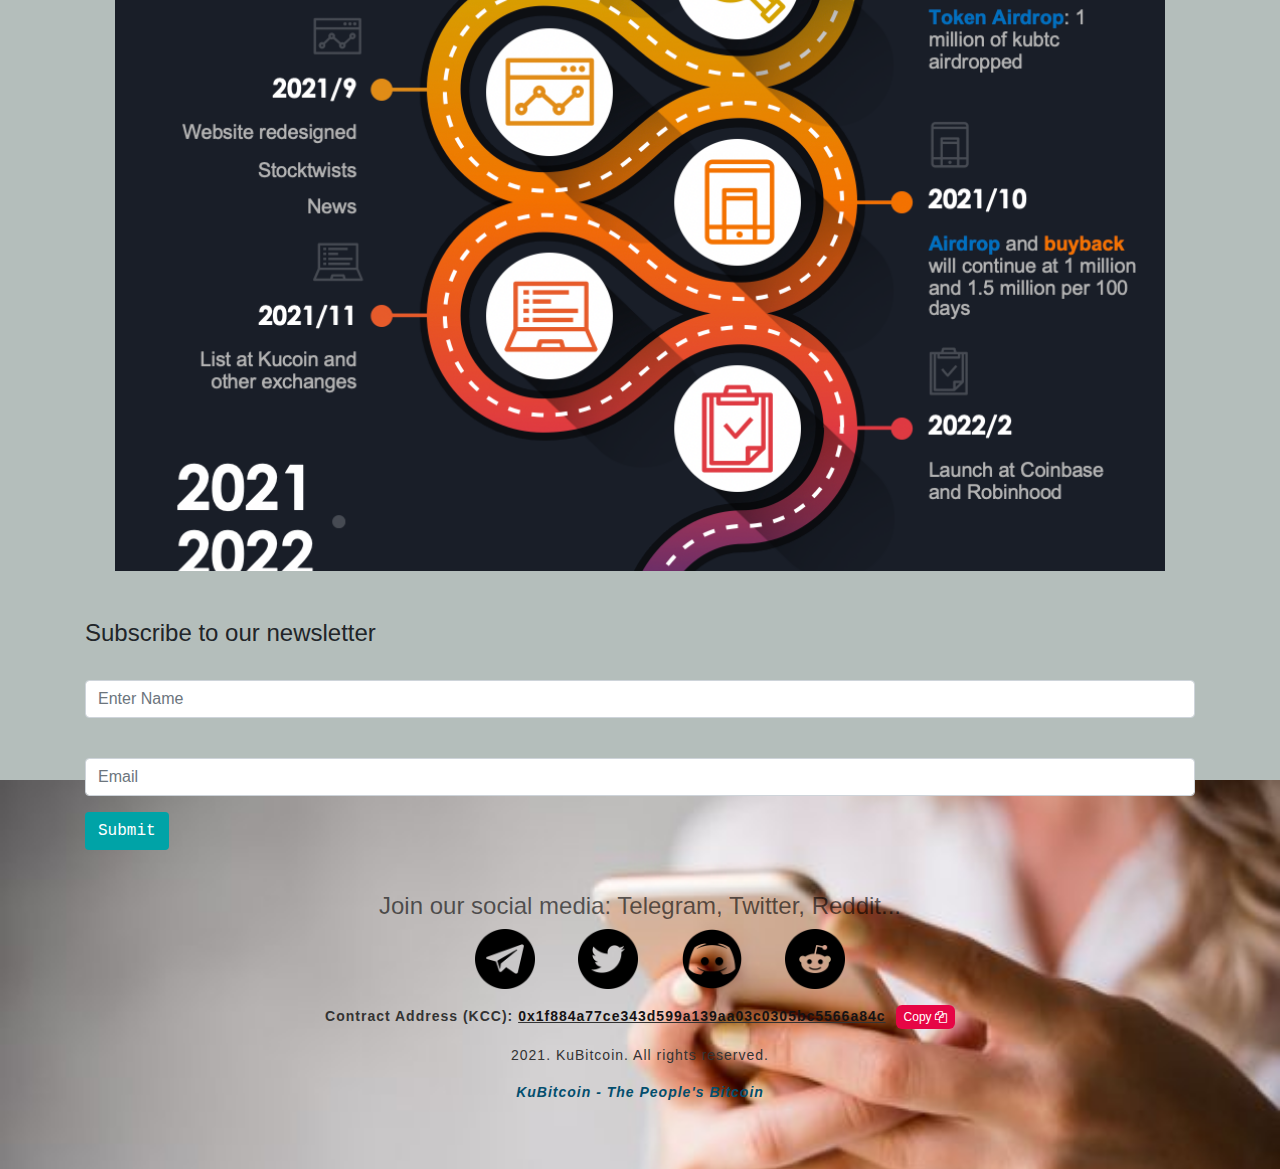
==== commit 1a6625b6: "58th" ====
--- a/index.html
+++ b/index.html
@@ -16,7 +16,7 @@
 	<link rel="stylesheet" href="style.css"/>
 	<link rel="icon" href="image/favicon-32x32.png">
 	<meta charset="UTF-8">
-	<title>KuBitcoin (kubtc), the people's bitcoin</title>
+	<title>KuBitcoin (kubtc), the people's Bitcoin</title>
 </head>
 
 <style>
@@ -173,7 +173,7 @@
 							</div> -->
 
 						</li>
-						
+
 
 <!-- 						<li class="nav-item dropdown Optional">
 							<a class="nav-link dropdown-toggle" href="#" id="navbarDropdown" role="button" data-toggle="dropdown" aria-haspopup="true" aria-expanded="false">
